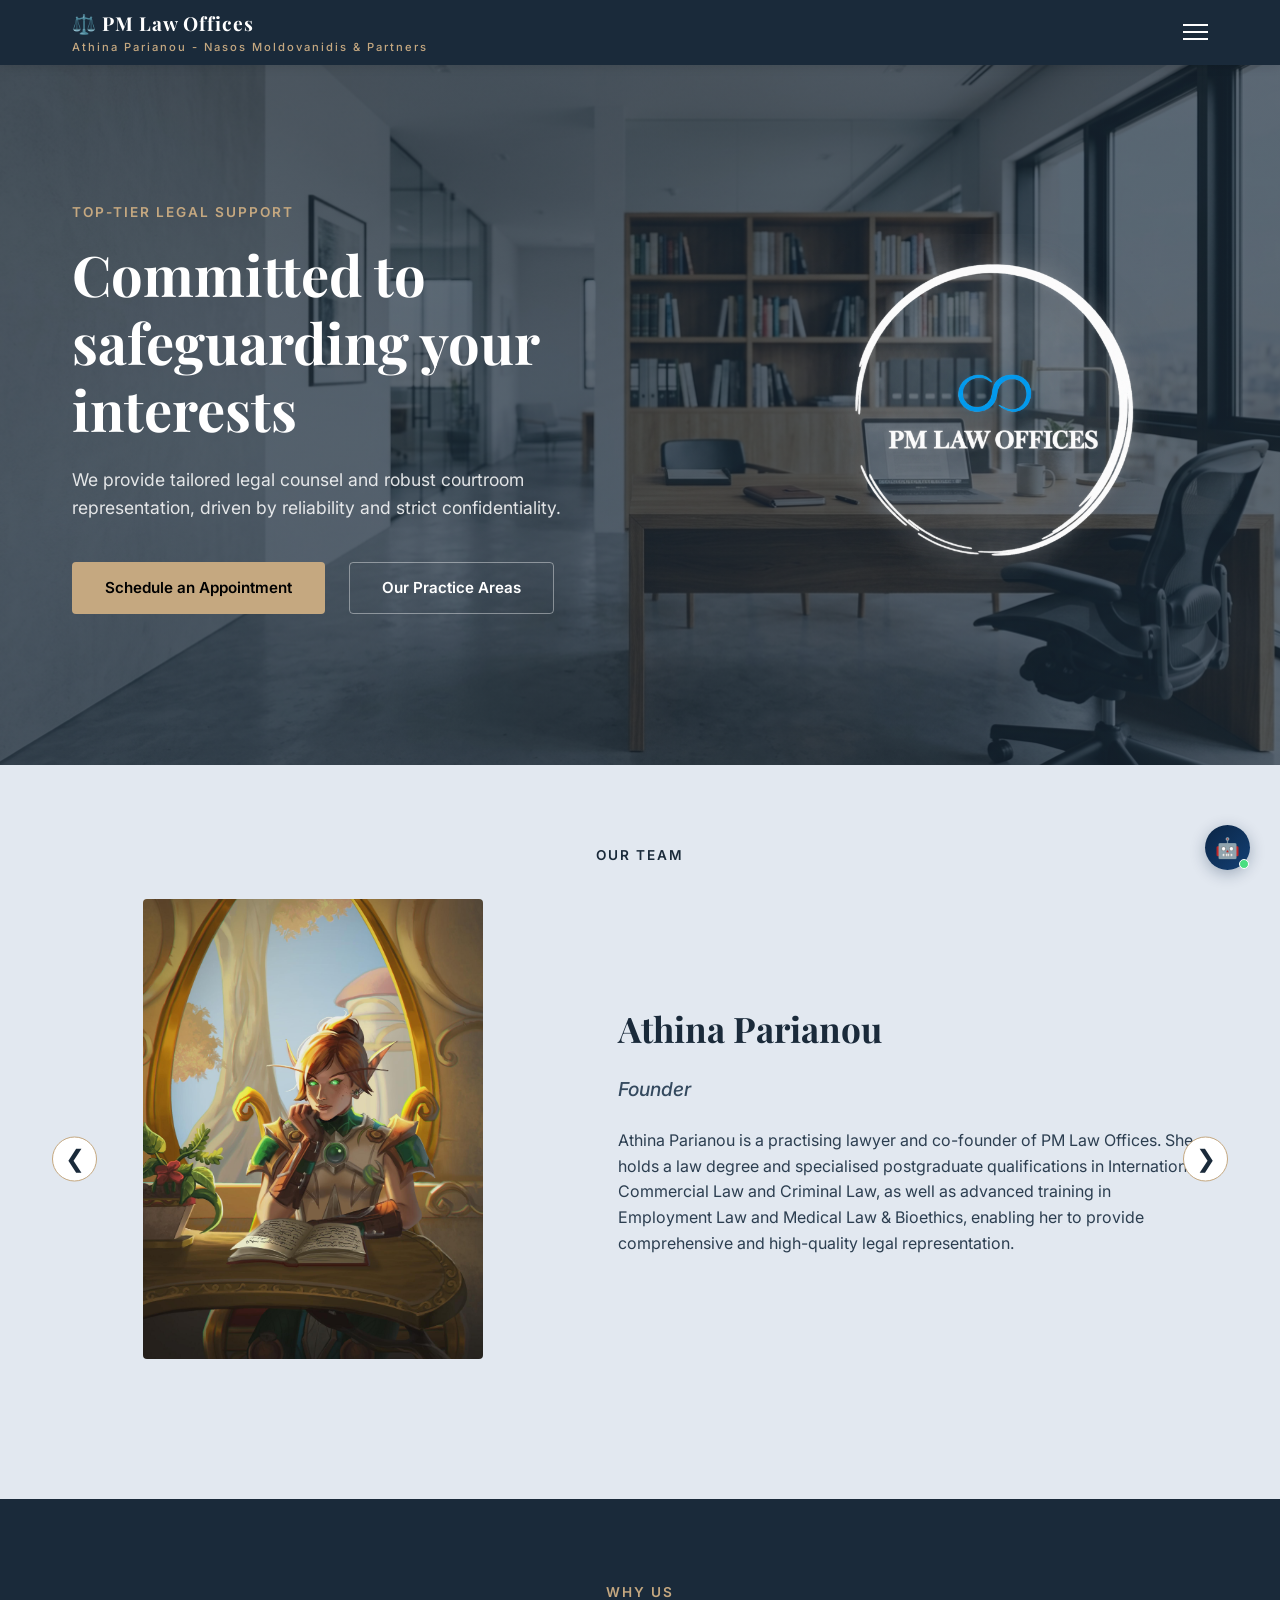
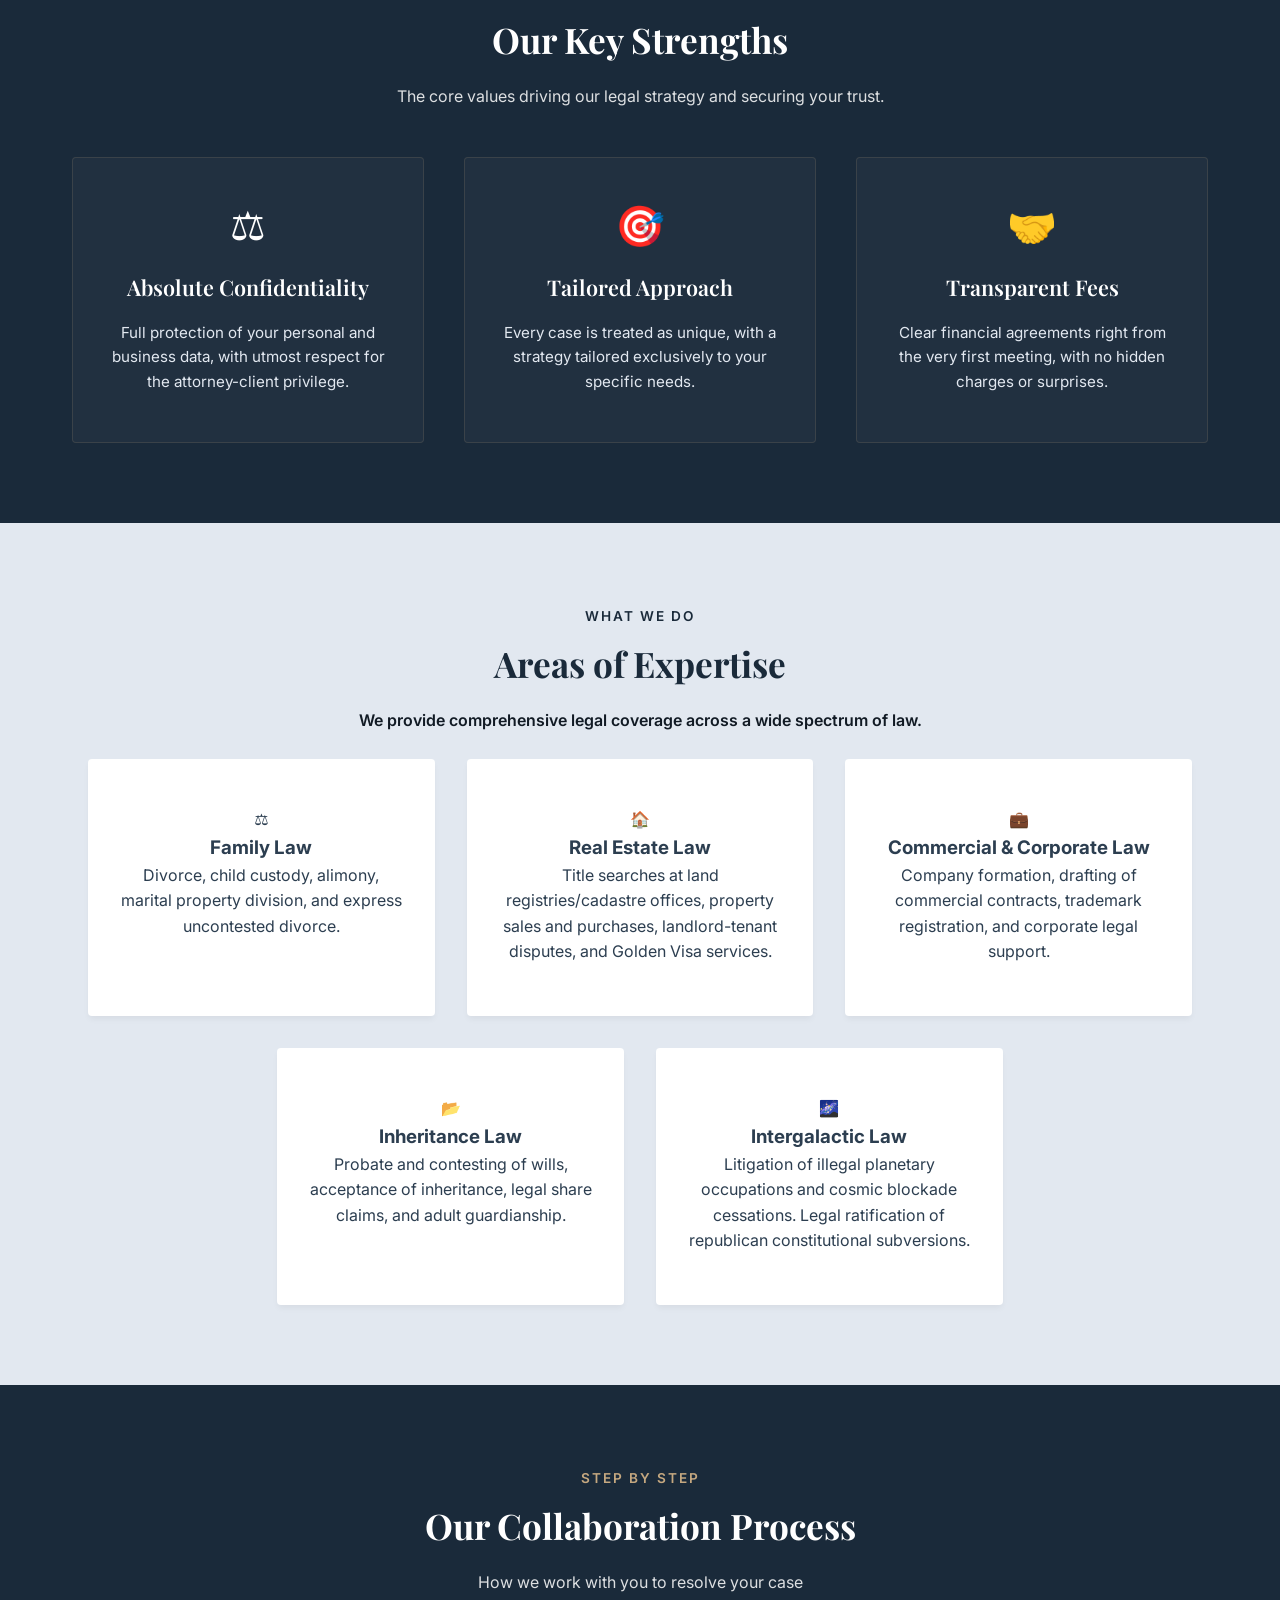
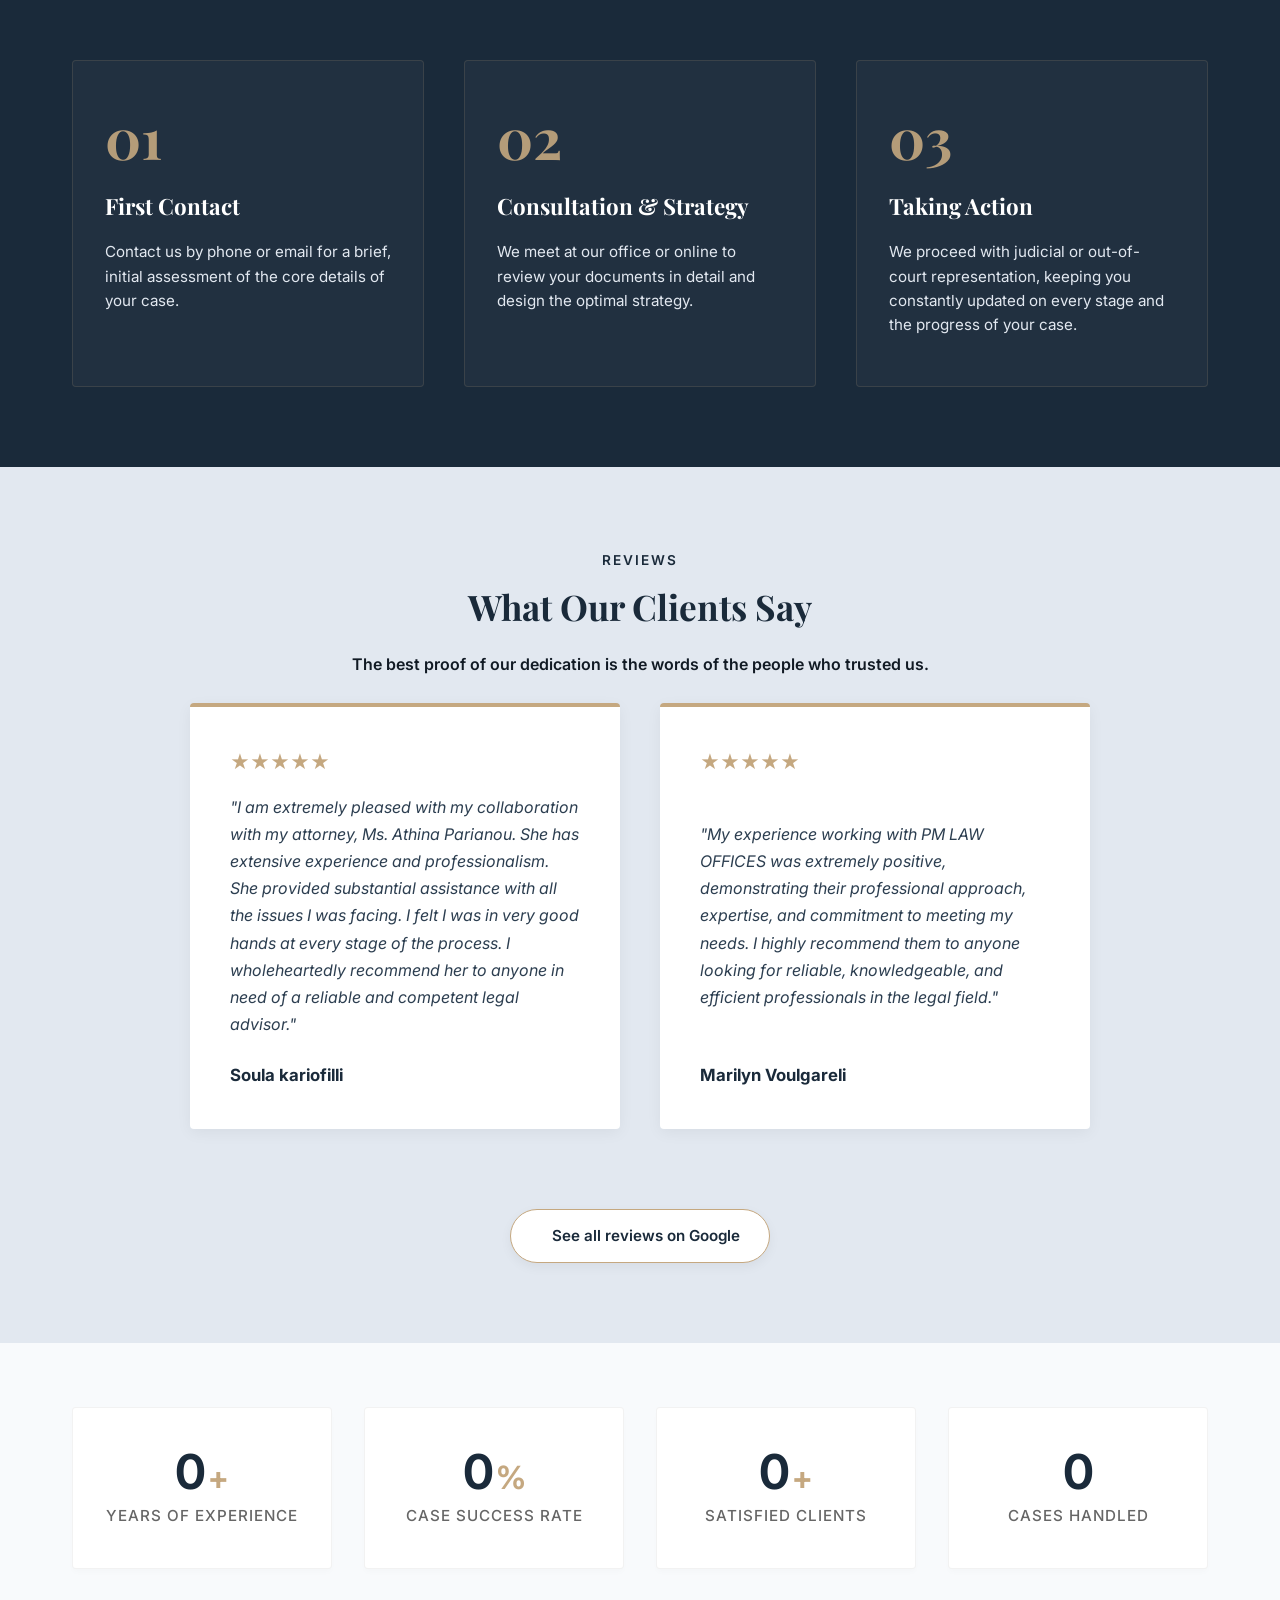
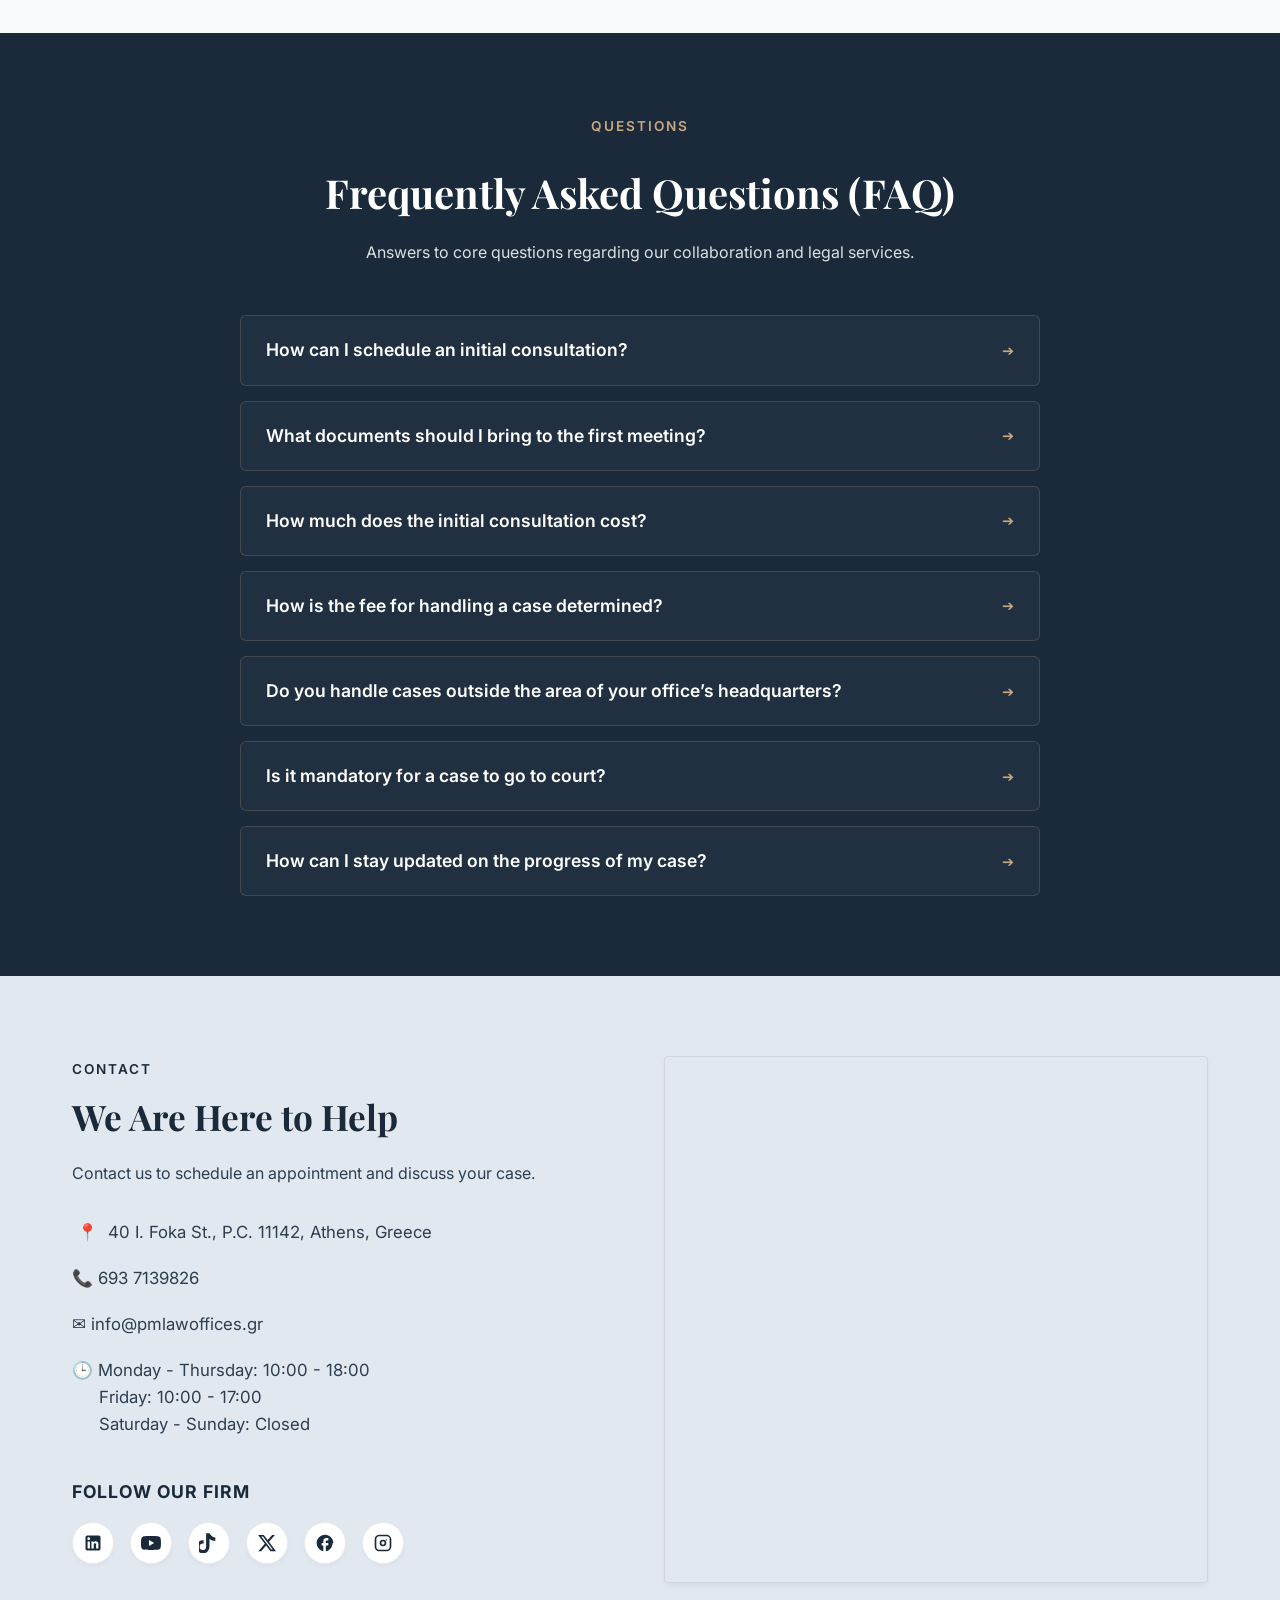
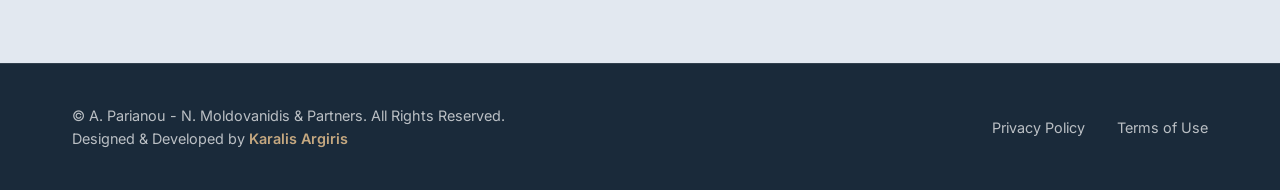
==== en/index.html @ 7887aa2f "Add files via upload" ====
<!DOCTYPE html>
<html lang="en">
<head>
    <meta charset="UTF-8">
    <meta name="viewport" content="width=device-width, initial-scale=1.0">

    <!-- Primary SEO -->
    <title>PM Law Offices | Athina Parianou – Nasos Moldovanidis & Partners</title>

    <meta name="description"
          content="PM Law Offices | Athina Parianou – Nasos Moldovanidis & Partners. Providing specialized legal services in Athens with consistency, confidentiality and professionalism.">

    <!--<meta name="robots" content="index, follow">-->
    <meta name="robots" content="noindex, nofollow, noarchive">
    <meta name="author" content="PM Law Offices | Athina Parianou – Nasos Moldovanidis & Partners">

    <!-- Canonical URL -->
    <link rel="canonical" href="https://pmlawoffices.gr/">

    <!-- Language -->
    <meta http-equiv="content-language" content="en">

    <!-- Theme Color -->
    <meta name="theme-color" content="#ffffff">

    <!-- Google Fonts -->
    <link rel="preconnect" href="https://fonts.googleapis.com">
    <link rel="preconnect" href="https://fonts.gstatic.com" crossorigin>
    <link href="https://fonts.googleapis.com/css2?family=Inter:wght@400;500;600&family=Playfair+Display:ital,wght@0,600;0,700;1,400&display=swap" rel="stylesheet">

    <!-- Favicon -->
    <link rel="icon" type="image/x-icon" href="../images/balance.png">

    <!-- Open Graph -->
    <meta property="og:type" content="website">
    <meta property="og:title" content="PM Law Offices | Athina Parianou – Nasos Moldovanidis & Partners">
    <meta property="og:description"
          content="Providing specialized legal services in Athens with consistency, confidentiality and professionalism.">
    <meta property="og:url" content="https://pmlawoffices.gr/">
    <meta property="og:site_name" content="PM Law Offices">
    <meta property="og:locale" content="en_US">

    <!-- Open Graph Image -->
    <meta property="og:image" content="https://pmlawoffices.gr/images/og-image.jpg">
    <meta property="og:image:alt"
          content="PM Law Offices | Athina Parianou – Nasos Moldovanidis & Partners">

    <!-- Twitter / X -->
    <meta name="twitter:card" content="summary_large_image">
    <meta name="twitter:title"
          content="PM Law Offices | Athina Parianou – Nasos Moldovanidis & Partners">
    <meta name="twitter:description"
          content="Providing specialized legal services in Athens with consistency, confidentiality and professionalism.">
    <meta name="twitter:image"
          content="https://pmlawoffices.gr/images/og-image.jpg">

    <!-- Contact Information -->
    <meta name="contact" content="info@pmlawoffices.gr">
    <meta name="telephone" content="+30 693 713 9826">
    <meta name="address" content="40 I. Foka St., P.C. 11142, Athens, Greece">

    <!-- Structured Data -->
    <script type="application/ld+json">
    {
        "@context": "https://schema.org",
        "@type": "LegalService",
        "@id": "https://pmlawoffices.gr/#legalservice",
        "name": "PM Law Offices",
        "url": "https://pmlawoffices.gr/",
        "description": "Providing specialized legal services in Athens with consistency, confidentiality and professionalism.",
        "telephone": "+306937139826",
        "email": "info@pmlawoffices.gr",
        "address": {
            "@type": "PostalAddress",
            "streetAddress": "40 I. Foka St.",
            "postalCode": "11142",
            "addressLocality": "Athens",
            "addressCountry": "GR"
        },
        "areaServed": {
            "@type": "City",
            "name": "Athens"
        },
        "employee": [
            {
                "@type": "Person",
                "name": "Athina Parianou"
            },
            {
                "@type": "Person",
                "name": "Nasos Moldovanidis"
            }
        ]
    }
    </script>

    <!-- Main CSS -->
    <link rel="stylesheet" href="../css/style.css">
</head>
<body>

    <!-- 1. HEADER & NAVIGATION -->
    <header class="main-header">
        <div class="header-container">
            <a href="#home" class="law-brand">
                <span class="brand-name">⚖️ PM Law Offices</span>
                <small class="brand-sub">Athina Parianou - Nasos Moldovanidis & Partners</small>
            </a>
            
            <!-- Mobile Hamburger Button -->
            <button class="menu-toggle" aria-label="Open menu" aria-expanded="false">
                <span class="bar"></span>
                <span class="bar"></span>
                <span class="bar"></span>
            </button>

            <!-- Navigation Links -->
            <nav class="main-nav">
                <ul>
                    <li><a href="#about" class="nav-link">Team</a></li>
                    <li><a href="#advantages" class="nav-link">Benefits</a></li>
                    <li><a href="#services" class="nav-link">Services</a></li>
                    <li><a href="#process" class="nav-link">Process</a></li>
                    <li><a href="#testimonials" class="nav-link">Reviews</a></li>
                    <li><a href="#faq" class="nav-link">FAQ</a></li>
                    <li><a href="#contact" class="nav-link btn-nav">Contact</a></li>
                    <!-- Language Switcher -->
                    <li class="lang-switcher">
                        <a href="../el/index.html" title="Switch to Greek">
                            <img src="../images/el-flag.png" alt="Greek Language" class="flag-icon">
                        </a>
                    </li>
                </ul>
            </nav>
        </div>
    </header>

    <main>
        <!-- 2. HERO SECTION -->
        <section id="home" class="hero-section">
            <div class="hero-container">
                <div class="hero-content">
                    <span class="hero-tagline">Top-Tier Legal Support</span>
                    <h1>Committed to safeguarding your interests</h1>
                    <p>We provide tailored legal counsel and robust courtroom representation, driven by reliability and strict confidentiality.</p>
                    <div class="hero-actions">
                        <a href="#contact" class="btn-primary">Schedule an Appointment</a>
                        <a href="#services" class="btn-secondary">Our Practice Areas</a>
                    </div>
                </div>

                <div class="hero-logo-wrapper">
                    <img src="../images/pmlawoffices_logo.png" alt="Law Firm Logo" class="hero-logo-img">
                </div>                
            </div>
        </section>

        <!--3. ABOUT SECTION (TEAM SLIDER) -->
        <section id="about" class="about-section">
            <div class="container">
                <span class="section-badge text-center" style="display:block;">Our team</span>
                
                <div class="about-slider-container">
                    <!-- Slider Navigation Buttons -->
                    <button class="slider-btn prev-btn" aria-label="Previous profile">&#10094;</button>
                    
                    <div class="about-slides-wrapper">
                        
                        <!-- LAWYER 1 (Initially Active) -->
                        <div class="about-slide active">
                            <div class="about-grid">
                                <div class="about-image-wrapper">
                                    <img class="lawyer-photo" src="../images/lawyer1.jpeg" alt="Athina Parianou Portrait">
                                </div>
                                <div class="about-content">
                                    <h2>Athina Parianou</h2>
                                    <p class="lead-text">Founder</p>
                                    <p>Athina Parianou is a practising lawyer and co-founder of PM Law Offices. She holds a law degree and specialised postgraduate 
                                        qualifications in International Commercial Law and Criminal Law, as well as advanced training in Employment Law and Medical 
                                        Law & Bioethics, enabling her to provide comprehensive and high-quality legal representation.</p>
                                </div>
                            </div>
                        </div>

                        <!-- LAWYER 2 -->
                        <div class="about-slide">
                            <div class="about-grid">
                                <div class="about-image-wrapper">
                                    <img class="lawyer-photo" src="../images/lawyer2.jpeg" alt="Nasos Moldovanidis Portrait">
                                </div>
                                <div class="about-content">
                                    <h2>Nasos Moldovanidis</h2>
                                    <p class="lead-text">Co-founder</p>
                                    <p>Nassos Moldovanidis is a practising lawyer and co-founder of PM Law Offices. He is a graduate of the Law School of Democritus 
                                        University of Thrace and holds a Master of Science (MSc) in Geopolitical Analysis and International Security Studies from the 
                                        National and Kapodistrian University of Athens. She specialises in the fields of Immigration and Asylum Law, Corporate Law, as 
                                        well as Civil and Criminal Law, combining legal representation with a broad strategic approach.</p>
                                </div>
                            </div>
                        </div>
<!--
                        // LAWYER 3 //
                        <div class="about-slide">
                            <div class="about-grid">
                                <div class="about-image-wrapper">
                                    <img class="lawyer-photo" src="../images/lawyer3.jpeg" alt="Aethelgard Starbane Portrait">
                                </div>
                                <div class="about-content">
                                    <h2>Aethelgard Starbane</h2>
                                    <p class="lead-text">Inheritance Law</p>
                                    <p>He specializes in Inheritance Law with over 15 years of courtroom experience. A graduate of Athens Law School, his expertise lies in 
                                        executing wills, liquidating legacy assets, and managing the legal aftermath of planetary-scale eliminations.</p>
                                </div>
                            </div>
                        </div>

                        // LAWYER 4 //
                        <div class="about-slide">
                            <div class="about-grid">
                                <div class="about-image-wrapper">
                                    <img class="lawyer-photo" src="../images/lawyer4.jpeg" alt="Sylvanas Windrunner Portrait">
                                </div>
                                <div class="about-content">
                                    <h2>Sylvanas Windrunner</h2>
                                    <p class="lead-text">Criminal Law</p>
                                    <p>She specializes in Criminal Law, with over 1,500 years of experience spanning courtroom trials and legendary battlefields. She is a 
                                        distinguished graduate of Silvermoon Law School.</p>
                                </div>
                            </div>
                        </div>
                    </div>
-->                  
                    <button class="slider-btn next-btn" aria-label="Next profile">&#10095;</button>
                </div>
            </div>
        </section>

        <!-- 4. ADVANTAGES SECTION (BENEFITS) -->
        <section id="advantages" class="advantages-section">
            <div class="container text-center">
                <span class="section-badge">Why Us</span>
                <h2>Our Key Strengths</h2>
                <p class="section-subtitle">The core values driving our legal strategy and securing your trust.</p>
                
                <div class="advantages-grid">
                    <div class="advantage-card">
                        <div class="advantage-icon">⚖️</div>
                        <h3>Absolute Confidentiality</h3>
                        <p>Full protection of your personal and business data, with utmost respect for the attorney-client privilege.</p>
                    </div>

                    <div class="advantage-card">
                        <div class="advantage-icon">🎯</div>
                        <h3>Tailored Approach</h3>
                        <p>Every case is treated as unique, with a strategy tailored exclusively to your specific needs.</p>
                    </div>

                    <div class="advantage-card">
                        <div class="advantage-icon">🤝</div>
                        <h3>Transparent Fees</h3>
                        <p>Clear financial agreements right from the very first meeting, with no hidden charges or surprises.</p>
                    </div>
                </div>
            </div>
        </section>

        <!--5. SERVICES SECTION -->
        <section id="services" class="services-section">
            <div class="container text-center">
                <span class="section-badge">What We Do</span>
                <h2>Areas of Expertise</h2>
                <p class="section-subtitle">We provide comprehensive legal coverage across a wide spectrum of law.</p>
                <br>
                <div class="services-grid">
                    <div class="service-card">
                        <div class="service-icon">⚖️</div>
                        <h3>Family Law</h3>
                        <p>Divorce, child custody, alimony, marital property division, and express uncontested divorce.</p>
                    </div>

                    <div class="service-card">
                        <div class="service-icon">🏠</div>
                        <h3>Real Estate Law</h3>
                        <p>Title searches at land registries/cadastre offices, property sales and purchases, landlord-tenant disputes, and Golden Visa services.</p>
                    </div>

                    <div class="service-card">
                        <div class="service-icon">💼</div>
                        <h3>Commercial & Corporate Law</h3>
                        <p>Company formation, drafting of commercial contracts, trademark registration, and corporate legal support.</p>
                    </div>

                    <div class="service-card">
                        <div class="service-icon">📂</div>
                        <h3>Inheritance Law</h3>
                        <p>Probate and contesting of wills, acceptance of inheritance, legal share claims, and adult guardianship.</p>
                    </div>

                    <div class="service-card">
                        <div class="service-icon">🌌</div>
                        <h3>Intergalactic Law</h3>
                        <p>Litigation of illegal planetary occupations and cosmic blockade cessations. Legal ratification of republican constitutional subversions.</p>
                    </div>
                </div>
            </div>
        </section>

        <!-- 6. PROCESS SECTION -->
        <section id="process" class="process-section">
            <div class="container">
                <div class="text-center" style="margin-bottom: 4rem;">
                    <span class="section-badge">Step by Step</span>
                    <h2>Our Collaboration Process</h2>
                    <p class="section-subtitle">How we work with you to resolve your case</p>
                </div>

                <div class="process-grid">
                    <div class="process-card">
                        <div class="process-number">01</div>
                        <h3>First Contact</h3>
                        <p>Contact us by phone or email for a brief, initial assessment of the core details of your case.</p>
                    </div>

                    <div class="process-card">
                        <div class="process-number">02</div>
                        <h3>Consultation & Strategy</h3>
                        <p>We meet at our office or online to review your documents in detail and design the optimal strategy.</p>
                    </div>

                    <div class="process-card">
                        <div class="process-number">03</div>
                        <h3>Taking Action</h3>
                        <p>We proceed with judicial or out-of-court representation, keeping you constantly updated on every stage and the progress of your case.</p>
                    </div>
                </div>
            </div>
        </section>

        <!-- 7. TESTIMONIALS SECTION -->
        <section id="testimonials" class="testimonials-section">
            <div class="container">
                <div class="text-center">
                    <span class="section-badge">Reviews</span>
                    <h2>What Our Clients Say</h2>
                    <p class="section-subtitle">The best proof of our dedication is the words of the people who trusted us.</p>
                </div>
                <br>
                <div class="testimonials-grid">
                    <div class="testimonial-card">
                        <div class="testimonial-stars">★★★★★</div>
                        <p class="testimonial-text">"I am extremely pleased with my collaboration with my attorney, Ms. Athina Parianou. She has extensive experience and 
                            professionalism. She provided substantial assistance with all the issues I was facing. I felt I was in very good hands at every stage of the process. 
                            I wholeheartedly recommend her to anyone in need of a reliable and competent legal advisor."</p>
                        <div class="testimonial-author">
                            <strong>Soula kariofilli</strong>
                            <!--<span></span>-->
                        </div>
                    </div>

                    <div class="testimonial-card">
                        <div class="testimonial-stars">★★★★★</div>
                        <p class="testimonial-text">"My experience working with PM LAW OFFICES was extremely positive, demonstrating their professional approach, expertise, 
                            and commitment to meeting my needs. I highly recommend them to anyone looking for reliable, knowledgeable, and efficient professionals in the 
                            legal field."</p>
                        <div class="testimonial-author">
                            <strong>Marilyn Voulgareli</strong>
                            <!--<span></span>-->
                        </div>
                    </div>

                    <div class="more-reviews-container">
                        <a href="https://www.google.com/search?sca_esv=0a4794ea2d25c4f2&sxsrf=APpeQns8JMrXFd_eJytKyhApnVNyH33ymw:1788617086039&q=pm+law+offices&si=APenkKm7iecQ4G6P-TsbSMFKIQtv3EFIqRAFw-i8uEbk55Z-_zAGKGX7RcvXYfzAfRnr52EaXmx40A5zjzpJoVktTYV-MdLw4aAQ68h872igqVnMQzj5Ci0%3D&uds=AJ5uw18ugXvqDbJNSvbGMdx0hJ41TK2Ea8Ju8xHcudMG8uY857R-i0vtMEcFlUaj8d2YgO9rh-JvAN1-KDPdq-NkWPNl--kig3ArJ2GzQ-j5XOhh8QOXXBE&sa=X&ved=2ahUKEwjLuLXwzdeWAxVFRv4FHU2ZERgQ3PALegQIMBAF&biw=1920&bih=937&dpr=1" target="_blank" rel="noopener noreferrer" class="google-reviews-btn">
                            <i class="fa-brands fa-google"></i>
                            <span>See all reviews on Google</span>
                        </a>
                    </div>                    
                </div>
            </div>
        </section>

        <!-- 8. STATS COUNTER SECTION -->
        <div class="stats-counter-section">
            <div class="container">
                <div class="stats-counter-container">
                    <div class="stat-card">
                        <div class="stat-number" data-target="8">0</div>
                        <div class="stat-label">Years of Experience</div>
                    </div>
                    <div class="stat-card">
                        <div class="stat-number" data-target="90">0</div>
                        <div class="stat-label">Case success rate</div>
                    </div>
                    <div class="stat-card">
                        <div class="stat-number" data-target="150">0</div>
                        <div class="stat-label">Satisfied Clients</div>
                    </div>
                    <div class="stat-card">
                        <div class="stat-number" data-target="240">0</div>
                        <div class="stat-label">Cases handled</div>
                    </div>
                </div>
            </div>
        </div>

        <!-- 9. FAQ SECTION -->
         <section id="faq" class="faq-section">
            <div class="container">
                <div class="faq-header">
                    <span class="section-badge">Questions</span>
                    <h2>Frequently Asked Questions (FAQ)</h2>
                    <p class="section-subtitle">Answers to core questions regarding our collaboration and legal services.</p>
                </div>

                <div class="faq-grid">
                    <details class="faq-item" name="faq">
                        <summary class="faq-question">How can I schedule an initial consultation?</summary>
                        <div class="faq-answer">
                            <p>You can contact us by phone or email to arrange an appointment at our office or via video conference (Zoom/Teams), depending on what suits you best.</p>
                        </div>
                    </details>

                    <details class="faq-item" name="faq">
                        <summary class="faq-question">What documents should I bring to the first meeting?</summary>
                        <div class="faq-answer">
                            <p>For the best and fastest service, it is helpful to bring your ID card, your Tax Identification Number (TIN), as well as any documents directly related to your case (e.g., contracts, court decisions, formal notices, correspondence, or public documents).</p>
                        </div>
                    </details>

                    <details class="faq-item" name="faq">
                        <summary class="faq-question">How much does the initial consultation cost?</summary>
                        <div class="faq-answer">
                            <p>The fee for the initial consultation depends on the complexity of the case. In any case, during our first communication, you will be fully and transparently informed about the cost of the consultation or file review, with no hidden charges.</p>
                        </div>
                    </details>

                    <details class="faq-item" name="faq">
                        <summary class="faq-question">How is the fee for handling a case determined?</summary>
                        <div class="faq-answer">
                            <p>The fee depends on the complexity, the nature of the case, and the required time investment. In our firm, we follow a policy of absolute transparency: you are informed in detail about the costs and alternative options from the very first meeting, before we take any action.</p>
                        </div>
                    </details>

                    <details class="faq-item" name="faq">
                        <summary class="faq-question">Do you handle cases outside the area of your office’s headquarters?</summary>
                        <div class="faq-answer">
                            <p>Yes, our firm has an extensive network of associates throughout Greece and can handle and execute cases outside our primary headquarters, whether regarding court appearances or out-of-court actions.</p>
                        </div>
                    </details>

                    <details class="faq-item" name="faq">
                        <summary class="faq-question">Is it mandatory for a case to go to court?</summary>
                        <div class="faq-answer">
                            <p>Not always. Our firm's primary goal is to exhaust every possibility for an out-of-court settlement or mediation, as this saves time and money for the client. We resort to litigation only when the judicial route is the sole or optimal solution for your interests.</p>
                        </div>
                    </details>

                    <details class="faq-item" name="faq">
                        <summary class="faq-question">How can I stay updated on the progress of my case?</summary>
                        <div class="faq-answer">
                            <p>Our commitment is to provide regular and responsible updates to our clients. For every significant development (filing of legal pleadings, scheduling of a court date, issuance of a decision), we contact you immediately via email or phone. You can also schedule an update call with the attorney handling your file.</p>
                        </div>
                    </details>
                </div>
            </div>
        </section>

        <!-- 10. CONTACT SECTION -->
        <section id="contact" class="contact-section">
            <div class="container">
                <div class="contact-grid">
                    <div class="contact-info">
                        <span class="section-badge">Contact</span>
                        <h2>We Are Here to Help</h2>
                        <p>Contact us to schedule an appointment and discuss your case.</p>
                        
                        <ul class="contact-list">
                            <li>&nbsp;📍&nbsp; <a href="https://maps.app.goo.gl/SPGbyvDxJka5Dy7k8" target="_blank" rel="noopener noreferrer">40 I. Foka St., P.C. 11142, Athens, Greece</a></li>
                            <li>📞 <a href="tel:+306937139826">693 7139826</a></li>
                            <li>✉️ <a href="mailto:info@pmlawoffices.gr">info@pmlawoffices.gr</a></li>
                            <li>🕒 Monday - Thursday: 10:00 - 18:00<br>
                            &emsp;&nbsp;&nbsp;Friday: 10:00 - 17:00<br>
                            &emsp;&nbsp;&nbsp;Saturday - Sunday: Closed</li>
                            <li>
                            <li>
                                <!-- Social Media Links -->
                                <div class="contact-socials">
                                    <h4>Follow Our Firm</h4>
                                    <div class="social-icons">
                                        <!-- LinkedIn -->
                                        <a href="#" class="social-btn" aria-label="LinkedIn Profile">
                                            <svg viewBox="0 0 24 24" width="20" height="20" fill="currentColor">
                                                <path d="M19 3a2 2 0 0 1 2 2v14a2 2 0 0 1-2 2H5a2 2 0 0 1-2-2V5a2 2 0 0 1 2-2h14m-.5 15.5v-5.3a3.26 3.26 0 0 0-3.26-3.26c-.85 0-1.84.52-2.32 1.3v-1.11h-2.79v8.37h2.79v-4.93c0-.77.62-1.4 1.39-1.4a1.4 1.4 0 0 1 1.4 1.4v4.93h2.79M6.88 8.56a1.68 1.68 0 0 0 1.68-1.68c0-.93-.75-1.69-1.68-1.69a1.69 1.69 0 0 0-1.69 1.69c0 .93.76 1.68 1.69 1.68m1.39 9.94v-8.37H5.5v8.37h2.77z"/>
                                            </svg>
                                        </a>
                                        <!-- YouTube -->
                                        <a href="#" class="social-btn" aria-label="YouTube Channel">
                                            <svg viewBox="0 0 24 24" width="20" height="20" fill="currentColor">
                                                <path d="M23.498 6.163a3.003 3.003 0 0 0-2.11-2.11C19.517 3.545 12 3.545 12 3.545s-7.517 0-9.388.508a3.003 3.003 0 0 0-2.11 2.11C0 8.033 0 12 0 12s0 3.967.502 5.837a3.003 3.003 0 0 0 2.11 2.11c1.871.508 9.388.508 9.388.508s7.517 0 9.388-.508a3.003 3.003 0 0 0 2.11-2.11C24 15.967 24 12 24 12s0-3.967-.502-5.837zM9.545 15.568V8.432L15.818 12l-6.273 3.568z"/>
                                            </svg>
                                        </a>
                                        <!-- TikTok -->
                                        <a href="#" class="social-btn" aria-label="TikTok Profile">
                                            <svg viewBox="0 0 24 24" width="20" height="20" fill="currentColor">
                                                <path d="M12.525.229H8.552v16.32a3.854 3.854 0 0 1-3.852 3.852 3.855 3.855 0 0 1-3.852-3.852 3.854 3.854 0 0 1 3.854-3.852c.287 0 .56.033.824.093v-3.99a7.792 7.792 0 0 0-.824-.045 7.844 7.844 0 0 0-7.84 7.846 7.843 7.843 0 0 0 7.84 7.844 7.842 7.842 0 0 0 7.846-7.844V7.129a11.66 11.66 0 0 0 7.03 2.332V5.485a7.772 7.772 0 0 1-4.877-2.615 7.733 7.733 0 0 1-2.023-2.641z"/>
                                            </svg>
                                        </a>
                                        <!-- X / Twitter -->
                                        <a href="#" class="social-btn" aria-label="X Profile">
                                            <svg viewBox="0 0 24 24" width="20" height="20" fill="currentColor">
                                                <path d="M18.244 2.25h3.308l-7.227 8.26 8.502 11.24H16.17l-5.214-6.817L4.99 21.75H1.68l7.73-8.835L1.254 2.25H8.08l4.713 6.231zm-1.161 17.52h1.833L7.084 4.126H5.117z"/>
                                            </svg>
                                        </a>
                                        <!-- Facebook -->
                                        <a href="#" class="social-btn" aria-label="Facebook Page">
                                            <svg viewBox="0 0 24 24" width="20" height="20" fill="currentColor">
                                                <path d="M22 12c0-5.52-4.48-10-10-10S2 6.48 2 12c0 4.84 3.44 8.87 8 9.8V15H8v-3h2V9.5C10 7.57 11.57 6 13.5 6H16v3h-2c-.55 0-1 .45-1 1v2h3v3h-3v6.95c4.56-.93 8-4.96 8-9.8z"/>
                                            </svg>
                                        </a>
                                        <!-- Instagram -->
                                        <a href="#" class="social-btn" aria-label="Instagram Profile">
                                            <svg viewBox="0 0 24 24" width="20" height="20" fill="currentColor">
                                                <path d="M7.8 2h8.4C19.4 2 22 4.6 22 7.8v8.4a5.8 5.8 0 0 1-5.8 5.8H7.8C4.6 22 2 19.4 2 16.2V7.8A5.8 5.8 0 0 1 7.8 2m-.2 2A3.6 3.6 0 0 0 4 7.6v8.8A3.6 3.6 0 0 0 7.6 20h8.8a3.6 3.6 0 0 0 3.6-3.6V7.6A3.6 3.6 0 0 0 16.4 4H7.6m4.4 4a4 4 0 1 1 0 8 4 4 0 0 1 0-8m0 2a2 2 0 1 0 0 4 2 2 0 0 0 0-4m4-2.5a.75.75 0 1 1 0 1.5.75.75 0 0 1 0-1.5z"/>
                                            </svg>
                                        </a>
                                    </div>
                                </div>
                            </li>
                        </ul>
                    </div>
                    
                    <!-- Google Maps Embed -->
                    <div class="contact-map-wrapper">
                        <iframe src="https://www.google.com/maps/embed?pb=!1m18!1m12!1m3!1d3834.601930996086!2d23.74312307639688!3d38.024195397752486!2m3!1f0!2f0!3f0!3m2!1i1024!2i768!4f13.1!3m3!1m2!1s0x14a1a28ea642cb33%3A0x28d6b350002e3547!2sI.%20Foka%2040%2C%20Athina%20111%2042!5e1!3m2!1sen!2sgr!4v1788603258790!5m2!1sen!2sgr" width="600" height="450" style="border:0;" allowfullscreen="" loading="lazy" referrerpolicy="strict-origin-when-cross-origin"></iframe>
                    </div>
                </div>
            </div>
        </section>
    </main>

    <!-- 7. FOOTER -->
    <footer class="main-footer">
        <div class="container footer-container">
            <div class="footer-bottom">
                <p>&copy; <span id="current-year"></span> A. Parianou - N. Moldovanidis &amp; Partners. All Rights Reserved.</p>
                <p class="developer-credit">
                    Designed &amp; Developed by <a href="https://argiris-karalis.github.io/resume/index.html" target="_blank" rel="noopener">Karalis Argiris</a>
                </p>
            </div>
            <ul class="footer-links">
                <li><a href="privacy-policy.html">Privacy Policy</a></li>
                <li><a href="terms-of-use.html">Terms of Use</a></li>
            </ul>
        </div>
    </footer>

<!-- Left-side Back to Top Button -->
<button id="backToTopBtn" onclick="scrollToTop()" aria-label="Back to Top">
    <span class="arrow-up">↑</span>
</button>

<!-- AI Chat Widget - Smart Routing -->
<div class="ai-chat-widget">
    <!-- Floating Button (75% Μέγεθος) -->
    <button class="ai-toggle-btn" onclick="toggleAiChat()" aria-label="Emergency Assistance">
        <span class="ai-icon">🤖</span>
        <span class="ai-pulse"></span>
    </button>

    <!-- Chat Window -->
    <div class="ai-chat-window" id="aiChatWindow">
        <!-- Header -->
        <div class="ai-chat-header">
            <div class="ai-bot-profile">
                <div class="ai-avatar">⚖️</div>
                <div class="ai-info">
                    <h4>Legal Assistant</h4>
                    <p class="ai-status">Online • AI Bot</p>
                </div>
            </div>
            <button class="ai-close-btn" onclick="toggleAiChat()">&times;</button>
        </div>

        <!-- Body -->
        <div class="ai-chat-body" id="aiChatBody">
            <!-- Animation Πληκτρολόγησης -->
            <div class="ai-typing-indicator" id="aiTyping">
                <span></span><span></span><span></span>
            </div>
            
            <!-- ΒΗΜΑ 1: ΚΑΛΩΣΟΡΙΣΜΑ & ΑΡΧΙΚΗ ΕΡΩΤΗΣΗ -->
            <div class="ai-bubble" id="aiWelcomeMessage" style="display:none;">
                Hello! I am the office's digital assistant. 
                
                To best assist you, please select one of the following:
            </div>

            <div class="ai-routing-options" id="initialOptions" style="display:none;">
                <button class="route-btn" onclick="routeUser('new')">🆕 I'm contacting for the first time</button>
                <button class="route-btn" onclick="routeUser('existing')">💼 I'm already a client</button>
            </div>

            <!-- ΒΗΜΑ 2α: ΑΠΑΝΤΗΣΗ ΓΙΑ ΝΕΟΥΣ ΠΕΛΑΤΕΣ (ΓΡΑΜΜΑΤΕΙΑ) -->
            <div class="ai-bubble ai-reply-bubble" id="aiSecretaryMessage" style="display:none;">
                Welcome to our office! 
                
                For new clients, initial contact and appointment scheduling are handled by our administrative office. Please choose how you’d like to get in touch:
            </div>

            <!-- ΒΗΜΑ 2β: ΑΠΑΝΤΗΣΗ ΓΙΑ ΥΦΙΣΤΑΜΕΝΟΥΣ ΠΕΛΑΤΕΣ (ΛΙΣΤΑ ΔΙΚΗΓΟΡΩΝ) -->
            <div class="ai-bubble ai-reply-bubble" id="aiLawyerPromptMessage" style="display:none;">
                We're glad to hear from you again! 
                
                Which of our partners would you like to connect with?
            </div>

            <div class="lawyers-list" id="lawyersList" style="display:none;">
                <button class="lawyer-card" onclick="selectLawyer('Athina Parianou', '306938690595')">
                    <span class="lawyer-emoji">👨‍💼</span>
                    <div class="lawyer-details">
                        <span class="lawyer-name">Athina Parianou</span>
                        <span class="lawyer-specialty">Founder</span>
                    </div>
                </button>

                <button class="lawyer-card" onclick="selectLawyer('Nasos Moldovanidis', '306977746618')">
                    <span class="lawyer-emoji">👩‍💼</span>
                    <div class="lawyer-details">
                        <span class="lawyer-name">Nasos Moldovanidis</span>
                        <span class="lawyer-specialty">Co-founder</span>
                    </div>
                </button>
<!--
                <button class="lawyer-card" onclick="selectLawyer('Aethelgard Starbane', '306911111111')">
                    <span class="lawyer-emoji">👨‍💼</span>
                    <div class="lawyer-details">
                        <span class="lawyer-name">Aethelgard Starbane</span>
                        <span class="lawyer-specialty">Inheritance Law</span>
                    </div>
                </button>

                <button class="lawyer-card" onclick="selectLawyer('Sylvanas Windrunner', '306922222222')">
                    <span class="lawyer-emoji">👩‍💼</span>
                    <div class="lawyer-details">
                        <span class="lawyer-name">Sylvanas Windrunner</span>
                        <span class="lawyer-specialty">Criminal Law</span>
                    </div>
                </button>                
            </div>
-->
            <!-- ΒΗΜΑ 3: ΕΠΙΒΕΒΑΙΩΣΗ ΕΠΙΛΟΓΗΣ ΔΙΚΗΓΟΡΟΥ -->
            <div class="ai-bubble ai-reply-bubble" id="aiSelectionMessage" style="display:none;">
                Great! I'll connect you with <strong id="selectedLawyerName">...</strong>. 
                
                How would you like to start your conversation?
            </div>
        </div>

        <!-- FOOTER ΜΕ ΚΟΥΜΠΙΑ ΕΠΙΚΟΙΝΩΝΙΑΣ (Κοινό για Γραμματεία & Δικηγόρους) -->
        <div class="ai-chat-footer" id="aiFooter" style="display:none;">
            <div class="ai-action-buttons">
                <a href="#" id="viberLink" class="ai-btn ai-viber">
                    <span class="btn-emoji">💜</span> Viber
                </a>
                <a href="#" id="callLink" class="ai-btn ai-call">
                    <span class="btn-emoji">📞</span> Call
                </a>
            </div>
        </div>
    </div>
</div>

    <!-- Main JavaScript File -->
    <script src="../Script/script.js"></script>
</body>
</html>
---- css/style.css ----
/* ==========================================================================
   MASTER LAW FIRM TEMPLATE - OPTIMIZED CORE STYLES
   ========================================================================== */

/* 1. CONFIGURATION & DESIGN SYSTEM */
:root {
    /* Χρωματική Παλέτα */
    --primary-color: #1a2a3a;       /* Navy Blue */
    --secondary-color: #c5a880;     /* Gold/Bronze */
    --secondary-hover: #b0936b;     /* Σκούρο χρυσό για hovers */
    --text-dark: #2c3e50;           /* Βασικό κείμενο */
    --text-muted: #606f7b;          /* Δευτερεύον κείμενο */
    --bg-main: #f8fafc;             /* Ξεκούραστο φόντο για όλο το site */
    --bg-light: #e2e8f0;            /* Ανοιχτό γκρι για εναλλαγή sections */
    --white: #ffffff;
    --border-color: #e2e8f0;

    /* Τυπογραφία */
    --font-headings: 'Playfair Display', Georgia, serif;
    --font-body: 'Inter', system-ui, sans-serif;
    
    /* Layout */
    --max-width: 1200px;
    --radius: 4px;
    --transition: cubic-bezier(0.4, 0, 0.2, 1) 0.3s;
}

/* 2. RESET & BASE STYLES */
* {
    margin: 0;
    padding: 0;
    box-sizing: border-box;
}

html {
    scroll-behavior: smooth;
    scrollbar-width: auto;
    scrollbar-color: var(--primary-color) rgba(212, 175, 55, 0.15); 
}

body {
    font-family: var(--font-body);
    color: var(--text-dark);
    background-color: var(--bg-main);
    line-height: 1.6;
    -webkit-font-smoothing: antialiased;
}

img {
    max-width: 100%;
    display: block;
}

a {
    color: inherit;
    text-decoration: none;
    transition: var(--transition);
}

/* Reusable Utilities */
.container {
    width: 100%;
    max-width: var(--max-width);
    margin: 0 auto;
    padding: 0 2rem;
}

.text-center { text-align: center; }

h2 {
    font-family: var(--font-headings);
    font-size: 2.2rem;
    color: var(--primary-color);
    margin-bottom: 1rem;
}

section {
    padding: 5rem 0;
    scroll-margin-top: 90px;
}

/* 3. BUTTONS */
.btn-primary, .btn-secondary {
    display: inline-block;
    padding: 0.8rem 2rem;
    font-weight: 600;
    font-size: 0.95rem;
    border-radius: var(--radius);
    cursor: pointer;
    border: 1px solid transparent;
    transition: var(--transition);
}

.btn-primary {
    background-color: var(--secondary-color);
    color: #000000;
}

.btn-primary:hover {
    background-color: var(--secondary-hover);
}

.btn-secondary {
    background-color: transparent;
    color: var(--white);
    border-color: rgba(255, 255, 255, 0.4);
}

.btn-secondary:hover {
    background-color: var(--white);
    color: var(--primary-color);
}

.btn-text {
    color: var(--secondary-color);
    font-weight: 600;
}

.btn-text:hover {
    color: var(--primary-color);
}

/* 4. HEADER & NAVIGATION */
.main-header {
    background-color: var(--primary-color);
    color: var(--white);
    position: fixed;
    top: 0;
    left: 0;
    width: 100%;
    z-index: 1000;
    box-shadow: 0 2px 10px rgba(0,0,0,0.1);
}

.header-container {
    max-width: 1200px;
    margin: 0 auto;
    padding: 0.5rem 2rem;
    display: flex;
    justify-content: space-between;
    align-items: center;
}

.law-brand {
    display: flex;
    flex-direction: column;
}

.brand-name {
    font-family: var(--font-headings);
    font-size: 1.2rem;
    font-weight: 700;
    letter-spacing: 1px;
}

.brand-sub {
    font-size: 0.7rem;
    color: var(--secondary-color);
    letter-spacing: 2px;
    font-weight: 500;
}

.main-nav ul {
    display: flex;
    list-style: none;
    gap: 0.8rem;
    align-items: center;
    margin: 0;
    padding: 0;
}

.nav-link {
    font-family: var(--font-body);
    color: var(--white);
    font-size: 0.9rem;
    font-weight: 500;
    white-space: nowrap;
    opacity: 0.85;
}

.nav-link:hover, .nav-link.active {
    color: var(--secondary-color);
    opacity: 1;
}

.btn-nav {
    padding: 0.5rem 1.2rem;
    border: 1px solid var(--secondary-color);
    border-radius: var(--radius);
    transition: all 0.3s ease;
}

.btn-nav:hover {
    background-color: var(--secondary-color);
    color: var(--primary-color) !important;
}

.menu-toggle {
    display: none;
    background: none;
    border: none;
    cursor: pointer;
    flex-direction: column;
    gap: 5px;
}

.menu-toggle .bar {
    width: 25px;
    height: 2px;
    background-color: var(--white);
    transition: var(--transition);
}

/* 5. HERO SECTION */
.hero-section {
    background: linear-gradient(rgba(26, 42, 58, 0.7), rgba(26, 42, 58, 0.7)), url('../images/hero-bg.png') center/cover;
    color: var(--white);
    padding-top: 8rem;
    min-height: 85vh;
    display: flex;
    align-items: center;
}

.hero-container {
    display: grid;
    grid-template-columns: 1.2fr 0.8fr;
    gap: 4rem;
    align-items: center;
    max-width: var(--max-width);
    margin: 0 auto;
    padding: 0 2rem;
}

.hero-tagline {
    color: var(--secondary-color);
    text-transform: uppercase;
    letter-spacing: 2px;
    font-size: 0.85rem;
    font-weight: 600;
}

.hero-content h1 {
    font-family: var(--font-headings);
    font-size: 3.5rem;
    line-height: 1.2;
    margin: 1rem 0 1.5rem;
}

.hero-content p {
    font-size: 1.1rem;
    opacity: 0.85;
    margin-bottom: 2.5rem;
    max-width: 540px;
}

.hero-actions {
    display: flex;
    gap: 1.5rem;
}

.hero-image-placeholder, .profile-image-placeholder {
    background: #2c3e50 linear-gradient(135deg, rgba(255,255,255,0.05) 25%, transparent 25%) 0 0/20px 20px;
    border-radius: var(--radius);
    border: 1px solid rgba(255,255,255,0.1);
}

.hero-image-placeholder {
    width: 100%;
    height: 450px;
}

/* 6. ABOUT SECTION & SLIDER */
#about {
    background-color: var(--bg-light);
    color: var(--text-dark);
}

.about-grid {
    display: grid;
    grid-template-columns: 0.9fr 1.1fr;
    gap: 4rem;
    align-items: center;
}

.profile-image-placeholder {
    width: 100%;
    height: 500px;
}

.lead-text {
    font-size: 1.2rem;
    font-style: italic;
    color: #34495e;
    margin-bottom: 1.5rem;
    font-weight: 500;
}

.about-slider-container {
    position: relative;
    display: flex;
    align-items: center;
    justify-content: center;
    margin-top: 2rem;
}

.about-slides-wrapper {
    position: relative;
    width: 100%;
    min-height: 520px;
}

.about-slide {
    position: absolute;
    top: 0;
    left: 0;
    width: 100%;
    opacity: 0;
    visibility: hidden;
    transform: translateX(30px);
    transition: opacity 0.5s ease, transform 0.5s ease, visibility 0.5s ease;
}

.about-slide.active {
    position: relative;
    opacity: 1;
    visibility: visible;
    transform: translateX(0);
}

.slider-btn {
    position: absolute;
    top: 50%;
    transform: translateY(-50%);
    background: var(--white);
    color: var(--primary-color);
    border: 1px solid var(--secondary-color);
    font-size: 1.5rem;
    width: 45px;
    height: 45px;
    border-radius: 50%;
    cursor: pointer;
    display: flex;
    align-items: center;
    justify-content: center;
    z-index: 10;
    transition: var(--transition);
}

.slider-btn:hover {
    background: var(--secondary-color);
    color: var(--white);
}

.prev-btn { left: -60px; }
.next-btn { right: -60px; }

/* 7. ADVANTAGES SECTION */
.advantages-section {
    background-color: var(--primary-color);
    color: var(--white);
}

.advantages-section h2 {
    color: var(--white);
}

.advantages-grid {
    display: grid;
    grid-template-columns: repeat(auto-fit, minmax(280px, 1fr));
    gap: 2.5rem;
    margin-top: 3rem;
}

.advantage-card {
    background-color: rgba(255, 255, 255, 0.03);
    padding: 3rem 2rem;
    border-radius: var(--radius);
    border: 1px solid rgba(197, 168, 128, 0.15);
    transition: var(--transition);
    text-align: center;
}

.advantage-card:hover {
    transform: translateY(-5px);
    background-color: rgba(255, 255, 255, 0.06);
    border-color: var(--secondary-color);
    box-shadow: 0 10px 25px rgba(0, 0, 0, 0.2);
}

.advantage-icon {
    font-size: 2.5rem;
    margin-bottom: 1.5rem;
    display: inline-block;
    line-height: 1;
}

.advantage-card h3 {
    font-family: var(--font-headings);
    font-size: 1.35rem;
    color: var(--white);
    margin-bottom: 1rem;
    font-weight: 600;
}

.advantage-card p {
    font-size: 0.95rem;
    color: #e2e8f0;
    line-height: 1.6;
}

/* 8. SERVICES SECTION */
.services-section {
    background-color: var(--bg-light);
}

.services-grid {
    display: flex;
    flex-wrap: wrap;
    justify-content: center;
    gap: 2rem;
}

.service-card {
    background-color: var(--white);
    padding: 3rem 2rem;
    border-radius: var(--radius);
    box-shadow: 0 4px 6px -1px rgba(0, 0, 0, 0.05);
    border-bottom: 3px solid transparent;
    transition: var(--transition);
    flex: 1 1 calc(25% - 2rem);
    min-width: 260px;
    max-width: calc(25% - 1.5rem);
}

/* QUANTITY QUERIES */
.service-card:first-child:nth-last-child(3),
.service-card:first-child:nth-last-child(3) ~ .service-card {
    flex: 1 1 calc(33.333% - 2rem);
    max-width: calc(33.333% - 1.5rem);
}

.service-card:first-child:nth-last-child(5),
.service-card:first-child:nth-last-child(5) ~ .service-card {
    flex: 0 1 calc(33.333% - 2rem);
    max-width: calc(33.333% - 1.5rem);
}

.service-card:first-child:nth-last-child(6),
.service-card:first-child:nth-last-child(6) ~ .service-card {
    flex: 0 1 calc(25% - 2rem);
    max-width: calc(25% - 1.5rem);
}

.service-card:first-child:nth-last-child(6) ~ .service-card:nth-child(n+5) {
    flex: 0 1 calc(33.333% - 2rem);
    max-width: calc(33.333% - 1.5rem);
}

.service-card:hover {
    transform: translateY(-5px);
    border-color: var(--secondary-color);
    box-shadow: 0 10px 15px -3px rgba(0, 0, 0, 0.1);
}

/* 9. PROCESS SECTION */
.process-section {
    background-color: var(--primary-color);
}

.process-section h2 {
    color: var(--white);
}

.process-grid {
    display: grid;
    grid-template-columns: repeat(auto-fit, minmax(280px, 1fr));
    gap: 2.5rem;
    position: relative;
}

.process-card {
    background-color: rgba(255, 255, 255, 0.03);
    padding: 3rem 2rem;
    border-radius: var(--radius);
    border: 1px solid rgba(197, 168, 128, 0.15);
    position: relative;
    transition: var(--transition);
}

.process-card:hover {
    transform: translateY(-5px);
    background-color: rgba(255, 255, 255, 0.06);
    border-color: var(--secondary-color);
    box-shadow: 0 10px 20px rgba(0, 0, 0, 0.2);
}

.process-number {
    font-family: var(--font-headings);
    font-size: 3.5rem;
    font-weight: 700;
    color: var(--secondary-color);
    line-height: 1;
    margin-bottom: 1.5rem;
    opacity: 0.9;
}

.process-card h3 {
    font-family: var(--font-headings);
    font-size: 1.4rem;
    color: var(--white);
    margin-bottom: 1rem;
}

.process-card p {
    font-size: 0.95rem;
    color: #e2e8f0;
}

/* 10. BLOG SECTION */
.blog-section {
    background-color: var(--bg-light);
}

.section-header-flex {
    display: flex;
    justify-content: space-between;
    align-items: flex-end;
    margin-bottom: 3rem;
}

.blog-grid {
    display: grid;
    grid-template-columns: 1fr 1fr;
    gap: 2.5rem;
}

.blog-card {
    padding-bottom: 2rem;
    border-bottom: 1px solid rgba(0, 0, 0, 0.1);
}

.blog-meta {
    font-size: 0.8rem;
    color: var(--text-muted);
    text-transform: uppercase;
    letter-spacing: 1px;
    margin-bottom: 0.8rem;
}

.blog-card h3 {
    font-family: var(--font-headings);
    font-size: 1.6rem;
    margin-bottom: 1rem;
    color: var(--primary-color);
}

.blog-card h3:hover {
    color: var(--secondary-hover);
}

.blog-card p {
    color: var(--text-muted);
}

/* 11. FAQ SECTION */
.faq-section {
    background-color: var(--primary-color);
}

.faq-header {
    text-align: center;
    margin-bottom: 50px;
}

.faq-header h2 {
    font-size: 2.5rem;
    color: var(--white);
    margin: 15px 0;
}

.faq-header .section-subtitle {
    max-width: 600px;
    margin: 0 auto;
}

.faq-grid {
    max-width: 800px;
    margin: 0 auto;
    display: flex;
    flex-direction: column;
    gap: 15px;
}

.faq-item {
    background: rgba(255, 255, 255, 0.03);
    border: 1px solid rgba(197, 168, 128, 0.2);
    border-radius: 6px;
    transition: all 0.3s ease;
}

.faq-item[open] {
    border-color: var(--secondary-color);
    background: rgba(255, 255, 255, 0.05);
}

.faq-question {
    padding: 20px 25px;
    font-size: 1.1rem;
    color: var(--white);
    font-weight: 600;
    cursor: pointer;
    list-style: none;
    position: relative;
    display: flex;
    justify-content: space-between;
    align-items: center;
}

.faq-question::-webkit-details-marker {
    display: none;
}

.faq-question::after {
    content: '➔';
    font-size: 0.9rem;
    color: var(--secondary-color);
    transition: transform 0.3s ease;
}

.faq-item[open] .faq-question::after {
    transform: rotate(90deg);
}

.faq-answer {
    padding: 0 25px 20px;
    color: #e2e8f0;
    line-height: 1.7;
    font-size: 0.95rem;
}

/* 12. CONTACT SECTION & MAP */
.contact-section {
    background-color: var(--bg-light);
}

.contact-grid {
    display: grid;
    grid-template-columns: 1fr 1fr;
    gap: 3rem;
    align-items: stretch;
}

.contact-list {
    list-style: none;
    margin-top: 2rem;
}

.contact-list li {
    margin-bottom: 1.2rem;
    font-size: 1.05rem;
}

.contact-list a:hover {
    color: var(--secondary-hover);
}

.contact-form-wrapper {
    background-color: var(--white);
    padding: 3rem;
    border-radius: var(--radius);
    box-shadow: 0 4px 15px rgba(0, 0, 0, 0.05);
}

.form-group {
    margin-bottom: 1.5rem;
}

.form-group label {
    display: block;
    font-size: 0.9rem;
    font-weight: 500;
    margin-bottom: 0.5rem;
}

.form-group input, .form-group textarea {
    width: 100%;
    padding: 0.8rem 1rem;
    border: 1px solid var(--border-color);
    border-radius: var(--radius);
    font-family: var(--font-body);
    font-size: 1rem;
    transition: var(--transition);
}

.form-group input:focus, .form-group textarea:focus {
    outline: none;
    border-color: var(--secondary-color);
    box-shadow: 0 0 0 3px rgba(197, 168, 128, 0.15);
}

.btn-block {
    width: 100%;
    text-align: center;
}

.contact-socials {
    margin-top: 2.5rem;
}

.contact-socials h4 {
    font-size: 1.1rem;
    color: var(--primary-color);
    margin-bottom: 1rem;
    text-transform: uppercase;
    letter-spacing: 1px;
}

.social-icons {
    display: flex;
    flex-wrap: wrap;
    gap: 1rem;
}

.social-btn {
    display: flex;
    align-items: center;
    justify-content: center;
    width: 42px;
    height: 42px;
    border-radius: 50%;
    background-color: var(--white);
    color: var(--primary-color);
    border: 1px solid rgba(0, 0, 0, 0.08);
    box-shadow: 0 2px 4px rgba(0, 0, 0, 0.03);
    transition: all 0.3s ease;
}

.social-btn:hover {
    background-color: var(--secondary-color);
    color: var(--white);
    transform: translateY(-3px);
    box-shadow: 0 5px 10px rgba(0, 0, 0, 0.1);
    border-color: var(--secondary-color);
}

.social-btn svg {
    transition: transform 0.3s ease;
}

.social-btn:hover svg {
    transform: scale(1.05);
}

.contact-map-wrapper {
    width: 100%;
    min-height: 400px;
    height: 100%;
    border-radius: var(--radius);
    overflow: hidden;
    box-shadow: 0 4px 6px -1px rgba(0, 0, 0, 0.05);
    border: 1px solid rgba(0, 0, 0, 0.08);
}

.contact-map-wrapper iframe {
    display: block;
    width: 100%;
    height: 100%;
    filter: grayscale(1) contrast(1.1) opacity(0.85);
    transition: filter 0.4s ease;
}

.contact-map-wrapper:hover iframe {
    filter: grayscale(0) contrast(1) opacity(1);
}

/* 13. TESTIMONIALS SECTION */
.testimonials-section {
    background-color: var(--bg-light);
}

.testimonials-section h2 {
    color: var(--primary-color);
}

.testimonials-grid {
    display: grid;
    grid-template-columns: repeat(auto-fit, minmax(320px, 1fr));
    gap: 2.5rem;
    max-width: 900px;
    margin: 0 auto;
}

.testimonial-card {
    background-color: var(--white);
    padding: 2.5rem;
    border-radius: var(--radius);
    box-shadow: 0 4px 15px rgba(0, 0, 0, 0.05);
    border-top: 4px solid var(--secondary-color);
    display: flex;
    flex-direction: column;
    justify-content: space-between;
}

.testimonial-stars {
    color: var(--secondary-color);
    font-size: 1.2rem;
    margin-bottom: 1rem;
}

.testimonial-text {
    font-size: 1rem;
    color: var(--text-dark);
    font-style: italic;
    line-height: 1.7;
    margin-bottom: 1.5rem;
}

.testimonial-author strong {
    display: block;
    color: var(--primary-color);
    font-size: 1.05rem;
}

.testimonial-author span {
    display: block;
    color: var(--text-muted);
    font-size: 0.85rem;
    margin-top: 0.2rem;
}

/* 14. STATS COUNTER STYLING */
.stats-counter-section {
    margin: 4rem 0; 
}

.stats-counter-container {
    display: grid;
    grid-template-columns: repeat(4, 1fr);
    gap: 2rem;
    text-align: center;
}

.stat-card {
    background-color: var(--white);
    padding: 2.5rem 1.5rem;
    border-radius: var(--radius);
    border: 1px solid rgba(0, 0, 0, 0.05);
    box-shadow: 0 4px 6px -1px rgba(0, 0, 0, 0.02);
    transition: transform 0.3s ease, box-shadow 0.3s ease;
}

.stat-card:hover {
    transform: translateY(-5px);
    box-shadow: 0 10px 20px rgba(0, 0, 0, 0.05);
}

.stat-number {
    font-size: 3rem;
    font-weight: 700;
    color: var(--primary-color);
    line-height: 1;
    margin-bottom: 0.5rem;
    font-variant-numeric: tabular-nums;
}

.stat-card:nth-child(1) .stat-number::after,
.stat-card:nth-child(3) .stat-number::after {
    content: '+';
    color: var(--secondary-color);
    font-size: 2rem;
    margin-left: 2px;
}

.stat-card:nth-child(2) .stat-number::after {
    content: '%';
    color: var(--secondary-color);
    font-size: 2rem;
    margin-left: 2px;
}

.stat-label {
    font-size: 0.95rem;
    color: #666;
    text-transform: uppercase;
    letter-spacing: 1px;
    font-weight: 500;
}

/* 15. FOOTER */
.main-footer {
    background-color: var(--primary-color);
    color: rgba(255, 255, 255, 0.7);
    padding: 2.5rem 0;
    font-size: 0.9rem;
    border-top: 1px solid rgba(255,255,255,0.1);
}

.footer-container {
    display: flex;
    justify-content: space-between;
    align-items: center;
}

.footer-links {
    display: flex;
    list-style: none;
    gap: 2rem;
}

.footer-links a:hover {
    color: var(--secondary-color);
}

/* 16. LEGAL PAGES & UTILITIES */
.about-image-wrapper {
    display: flex;
    justify-content: center;
    align-items: center;
    width: 100%;
}

.lawyer-photo {
    width: 340px;
    height: 460px;
    max-width: 100%;
    object-fit: cover;
    border-radius: 4px;
}

.legal-page {
    padding-top: 10rem;
    max-width: 800px;
    margin: 0 auto 5rem;
}

.legal-page h1 {
    font-family: var(--font-headings);
    color: var(--primary-color);
    font-size: 2.8rem;
    margin-bottom: 2rem;
}

.legal-page h3 {
    font-family: var(--font-headings);
    color: var(--primary-color);
    margin: 1.5rem 0 0.5rem;
    font-size: 1.4rem;
}

.legal-page p {
    margin-bottom: 1rem;
    color: var(--text-dark);
}

.section-badge {
    display: inline-block;
    font-size: 0.85rem;
    font-weight: 600;
    text-transform: uppercase;
    letter-spacing: 2px;
    margin-bottom: 0.5rem;
}

/* 17. LANGUAGE SWITCHER */
.lang-switcher {
    display: flex;
    align-items: center;
    margin-left: 0.5rem;
}

.lang-switcher a {
    display: flex;
    align-items: center;
    transition: transform 0.2s ease, opacity 0.2s ease;
}

.flag-icon {
    width: 24px;
    height: auto;
    border-radius: 4px;
    box-shadow: 0 2px 5px rgba(0, 0, 0, 0.15);
}

.lang-switcher a:hover {
    transform: scale(1.1);
    opacity: 0.9;
}

/* 18. GLOBAL COLOR CONTRAST OVERRIDES */
#about .section-subtitle,
.services-section .section-subtitle,
.blog-section .section-subtitle,
.contact-section .section-subtitle,
.testimonials-section .section-subtitle {
    color: #111a24;
    opacity: 1;
    font-weight: 600;
}

#about .section-badge,
.services-section .section-badge,
.blog-section .section-badge,
.contact-section .section-badge,
.testimonials-section .section-badge {
    color: #1a2a3a !important;
}

.advantages-section .section-subtitle,
.process-section .section-subtitle,
.faq-section .section-subtitle {
    color: rgba(255, 255, 255, 0.85);
}

.advantages-section .lead-text,
.process-section .lead-text,
.faq-section .lead-text {
    color: var(--secondary-color);
}

.advantages-section .section-badge,
.process-section .section-badge,
.faq-section .section-badge {
    color: var(--secondary-color);
}

/* 19. BACK TO TOP BUTTON */
#backToTopBtn {
    position: fixed;
    top: 50%;
    right: 20px;
    transform: translateY(-50%) scale(0.9);
    z-index: 9999;
    width: 38px;
    height: 38px;
    background-color: #0b2545;
    color: #ffffff;
    border: 1px solid rgba(255, 255, 255, 0.1);
    border-radius: 6px;
    cursor: pointer;
    display: flex;
    align-items: center;
    justify-content: center;
    font-size: 16px;
    opacity: 0;
    visibility: hidden;
    transition: all 0.3s cubic-bezier(0.4, 0, 0.2, 1);
    box-shadow: 0 4px 10px rgba(0, 0, 0, 0.12);
}

#backToTopBtn.show {
    opacity: 1;
    visibility: visible;
    transform: translateY(-50%) scale(1);
}

#backToTopBtn:hover {
    background-color: #134074;
    transform: translateY(-55%) scale(1.05);
    box-shadow: 0 6px 15px rgba(0, 0, 0, 0.18);
}

.arrow-up {
    display: inline-block;
    transition: transform 0.2s ease;
}

#backToTopBtn:hover .arrow-up {
    transform: translateY(-1px);
}

/* 20. CUSTOM GLOBAL SCROLLBAR */
::-webkit-scrollbar {
    width: 12px;
}

::-webkit-scrollbar-track {
    background: rgba(212, 175, 55, 0.15); 
    border-left: 1px solid rgba(212, 175, 55, 0.1);
}

::-webkit-scrollbar-thumb {
    background-color: var(--primary-color);
    border-radius: 10px;
    border: 3px solid #f9f6f0;
}

::-webkit-scrollbar-thumb:hover {
    background-color: var(--secondary-color);
}

::-webkit-scrollbar-button:single-button {
    background-color: var(--primary-color);
    display: block;
    height: 16px;
    width: 16px;
    background-repeat: no-repeat;
    background-position: center;
}

::-webkit-scrollbar-button:single-button:vertical:decrement {
    background-image: url("data:image/svg+xml;utf8,<svg xmlns='http://www.w3.org/2000/svg' width='10' height='10' viewBox='0 0 24 24' fill='none' stroke='%23cccccc' stroke-width='3' stroke-linecap='round' stroke-linejoin='round'><polyline points='18 15 12 9 6 15'></polyline></svg>");
}

::-webkit-scrollbar-button:single-button:vertical:increment {
    background-image: url("data:image/svg+xml;utf8,<svg xmlns='http://www.w3.org/2000/svg' width='10' height='10' viewBox='0 0 24 24' fill='none' stroke='%23cccccc' stroke-width='3' stroke-linecap='round' stroke-linejoin='round'><polyline points='6 9 12 15 18 9'></polyline></svg>");
}

::-webkit-scrollbar-button:single-button:hover {
    background-color: var(--secondary-color);
}

/* 21. AI CHAT WIDGET */
.ai-chat-widget {
    position: fixed;
    bottom: 30px;
    right: 30px;
    z-index: 99999;
    font-family: system-ui, -apple-system, BlinkMacSystemFont, sans-serif;
}

.ai-toggle-btn {
    width: 45px;
    height: 45px;
    border-radius: 50%;
    background: linear-gradient(135deg, #0b2545 0%, #134074 100%);
    border: none;
    cursor: pointer;
    box-shadow: 0 4px 15px rgba(11, 37, 69, 0.3);
    display: flex;
    align-items: center;
    justify-content: center;
    font-size: 20px;
    position: relative;
    transition: transform 0.3s ease;
}

.ai-toggle-btn:hover { transform: scale(1.08); }

.ai-pulse {
    position: absolute;
    bottom: 1px;
    right: 1px;
    width: 10px;
    height: 10px;
    background-color: #4ade80;
    border-radius: 50%;
    border: 1.5px solid #fff;
}

.ai-chat-window {
    position: absolute;
    bottom: 65px;
    right: 0;
    width: 320px;
    height: 520px;
    background-color: #ffffff;
    border-radius: 20px;
    box-shadow: 0 10px 35px rgba(0,0,0,0.15);
    display: none;
    flex-direction: column;
    overflow: hidden;
    opacity: 0;
    transform: translateY(20px);
    transition: opacity 0.3s ease, transform 0.3s ease;
}

.ai-chat-window.open {
    display: flex;
    opacity: 1;
    transform: translateY(0);
}

.ai-chat-header {
    background-color: #0b2545;
    color: #ffffff;
    padding: 16px;
    display: flex;
    justify-content: space-between;
    align-items: center;
}

.ai-bot-profile { display: flex; align-items: center; gap: 12px; }

.ai-avatar {
    width: 38px;
    height: 38px;
    background: rgba(255,255,255,0.15);
    border-radius: 50%;
    display: flex;
    align-items: center;
    justify-content: center;
    font-size: 20px;
}

.ai-info h4 { margin: 0; font-size: 15px; font-weight: 600; }
.ai-info p { margin: 0; font-size: 11px; opacity: 0.8; }
.ai-status::before { content: "● "; color: #4ade80; }
.ai-close-btn { background: none; border: none; color: #fff; font-size: 24px; cursor: pointer; opacity: 0.6; }
.ai-close-btn:hover { opacity: 1; }

.ai-chat-body { 
    padding: 20px; 
    background-color: #f8f9fa; 
    flex: 1; 
    overflow-y: auto; 
    scrollbar-width: thin;
}

.ai-chat-body::-webkit-scrollbar { width: 5px; }
.ai-chat-body::-webkit-scrollbar-thumb { background-color: #cbd5e1; border-radius: 10px; }

.ai-bubble {
    background-color: #ffffff;
    padding: 14px;
    border-radius: 4px 18px 18px 18px;
    font-size: 13.5px;
    line-height: 1.5;
    color: #2b2d42;
    box-shadow: 0 2px 8px rgba(0,0,0,0.04);
    white-space: pre-line;
}

.ai-reply-bubble { 
    margin-top: 15px; 
    animation: fadeInBubble 0.3s ease forwards; 
}

@keyframes fadeInBubble { 
    from { opacity: 0; transform: translateY(10px); } 
    to { opacity: 1; transform: translateY(0); } 
}

.ai-typing-indicator { display: flex; gap: 4px; padding: 10px; }
.ai-typing-indicator span {
    width: 8px;
    height: 8px;
    background-color: #93a8ac;
    border-radius: 50%;
    animation: aiBounce 1.4s infinite ease-in-out both;
}
.ai-typing-indicator span:nth-child(1) { animation-delay: -0.32s; }
.ai-typing-indicator span:nth-child(2) { animation-delay: -0.16s; }

@keyframes aiBounce {
    0%, 80%, 100% { transform: scale(0); }
    40% { transform: scale(1); }
}

.ai-chat-footer { padding: 15px; background-color: #ffffff; border-top: 1px solid #f0f0f0; }

.ai-action-buttons {
    display: grid;
    grid-template-columns: 1fr 1fr;
    gap: 10px;
}

.ai-btn {
    display: flex;
    align-items: center;
    justify-content: center;
    gap: 6px;
    color: #ffffff;
    text-decoration: none;
    padding: 12px 8px;
    border-radius: 12px;
    font-size: 13.5px;
    font-weight: 600;
    transition: opacity 0.2s ease, transform 0.1s ease;
    box-shadow: 0 4px 10px rgba(0,0,0,0.08);
}
.ai-btn:hover { opacity: 0.9; transform: translateY(-1px); }
.ai-btn:active { transform: translateY(0); }

.ai-viber { background-color: #7351af; }
.ai-whatsapp { background-color: #25D366; }
.btn-emoji { font-size: 15px; }

.lawyers-list { display: flex; flex-direction: column; gap: 8px; margin-top: 12px; padding-bottom: 5px; }

.lawyer-card {
    display: flex;
    align-items: center;
    gap: 12px;
    background-color: #ffffff;
    border: 1px solid #eef1f6;
    padding: 10px 14px;
    border-radius: 12px;
    cursor: pointer;
    text-align: left;
    width: 100%;
    transition: all 0.2s ease;
    box-shadow: 0 2px 5px rgba(0,0,0,0.02);
}

.lawyer-card:hover {
    background-color: #f1f5f9;
    border-color: #cbd5e1;
    transform: translateX(3px);
}

.lawyer-emoji { font-size: 22px; }
.lawyer-details { display: flex; flex-direction: column; }
.lawyer-name { font-size: 13.5px; font-weight: 600; color: #0b2545; }
.lawyer-specialty { font-size: 11px; color: #64748b; }

.ai-routing-options {
    display: flex;
    flex-direction: column;
    gap: 10px;
    margin-top: 12px;
}

.route-btn {
    background-color: #ffffff;
    border: 1px solid #0b2545;
    color: #0b2545;
    padding: 12px;
    border-radius: 12px;
    font-size: 13px;
    font-weight: 600;
    cursor: pointer;
    text-align: left;
    transition: all 0.2s ease;
    box-shadow: 0 2px 5px rgba(0,0,0,0.02);
}

.route-btn:hover {
    background-color: #0b2545;
    color: #ffffff;
    transform: translateX(3px);
}

/* 22. GALACTIC BADGE */
.sub-footer-container {
    display: flex;
    flex-wrap: wrap;
    justify-content: space-between;
    align-items: center;
    padding: 20px;
    border-top: 1px solid rgba(255, 255, 255, 0.1);
    background-color: #05101e;
}

.copyright-text {
    font-size: 12px;
    color: #64748b;
    margin: 0;
}

.galactic-badge {
    display: flex;
    align-items: center;
    gap: 10px;
    padding: 6px 12px;
    background: rgba(255, 255, 255, 0.03);
    border: 1px solid rgba(255, 255, 255, 0.08);
    border-radius: 6px;
    user-select: none;
    cursor: help;
    transition: all 0.3s ease;
}

.galactic-badge:hover {
    background: rgba(255, 255, 255, 0.06);
    border-color: rgba(147, 197, 253, 0.3);
    transform: translateY(-1px);
}

.galactic-emblem {
    position: relative;
    width: 24px;
    height: 24px;
    display: flex;
    align-items: center;
    justify-content: center;
}

.emblem-ring {
    position: absolute;
    width: 100%;
    height: 100%;
    border: 1.5px dashed rgba(147, 197, 253, 0.4);
    border-radius: 50%;
    animation: orbit 20s linear infinite;
}

.emblem-star {
    font-size: 12px;
    color: #93c5fd;
    animation: holo-glow 2s ease-in-out infinite alternate;
}

.galactic-text {
    display: flex;
    flex-direction: column;
    text-transform: uppercase;
    letter-spacing: 0.05em;
}

.badge-title { font-size: 8px; font-weight: 700; color: #94a3b8; }
.badge-sub { font-size: 9px; font-weight: 500; color: #cbd5e1; }

@keyframes orbit {
    from { transform: rotate(0deg); }
    to { transform: rotate(360deg); }
}

@keyframes holo-glow {
    from { opacity: 0.5; filter: drop-shadow(0 0 1px #93c5fd); }
    to { opacity: 1; filter: drop-shadow(0 0 4px #93c5fd); }
}

/* ==========================================================================
   23. RESPONSIVE MEDIA QUERIES
   ========================================================================== */

/* 1. Hamburger Menu Activation & Mobile Navigation (1400px & κάτω) */
@media (max-width: 1400px) {
    .menu-toggle {
        display: flex !important; /* Εμφάνιση των 3 γραμμών */
    }
    
    .main-nav {
        display: block;
        position: fixed;
        top: 0;
        right: -100%;
        width: 80%;
        max-width: 300px;
        height: 100vh;
        background-color: var(--primary-color);
        padding: 6rem 2rem 2rem;
        transition: right 0.4s ease-in-out;
        box-shadow: -5px 0 15px rgba(0, 0, 0, 0.2);
        z-index: 999;
    }

    .main-nav.active {
        right: 0 !important;
    }

    .main-nav ul {
        flex-direction: column;
        align-items: flex-start;
        gap: 1.5rem;
    }
}

/* 2. Slider Controls Adjustment */
@media (max-width: 1280px) {
    .prev-btn { left: -20px; }
    .next-btn { right: -20px; }
}

/* 3. Tablets & Medium Screens */
@media (max-width: 992px) {
    h2 { font-size: 1.8rem; }
    .hero-content h1 { font-size: 2.5rem; }
    
    .hero-container, .about-grid, .contact-grid {
        grid-template-columns: 1fr;
        gap: 2.5rem;
    }
    
    .hero-image-wrapper, .about-image-wrapper {
        order: -1;
    }
    
    .hero-image-placeholder { height: 350px; }
    .profile-image-placeholder { height: 400px; }

    .about-slider-container {
        flex-direction: column;
    }
    .about-slides-wrapper {
        min-height: auto;
    }
    .slider-btn {
        position: static;
        transform: none;
        margin: 1rem 0.5rem;
        display: inline-flex;
    }
    .about-slider-container::after { content: ""; order: 1; }
    .prev-btn, .next-btn { order: 2; }

    .stats-counter-container {
        grid-template-columns: repeat(2, 1fr);
    }
}

/* 4. Small Tablets & Landscape Phones */
@media (max-width: 900px) {
    .blog-grid, .footer-container, .hero-actions {
        grid-template-columns: 1fr;
        flex-direction: column;
        gap: 1.5rem;
    }
    
    .footer-container { text-align: center; }
    .hero-actions { gap: 1rem; }
    
    .btn-primary, .btn-secondary {
        text-align: center;
        width: 100%;
    }
    
    .contact-form-wrapper {
        padding: 2rem 1.5rem;
    }
}

/* 5. Mobile Devices */
@media (max-width: 480px) {
    .stats-counter-container {
        grid-template-columns: 1fr;
    }
}

/* 5. HERO SECTION - LOGO STYLING */
.hero-logo-wrapper {
    display: flex;
    justify-content: center;
    align-items: center;
    width: 100%;
    padding: 1rem;
}

.hero-logo-img {
    max-width: 100%;
    height: auto;
    max-height: 380px; /* Προσαρμόστε το ύψος ανάλογα με το μέγεθος του logo σας */
    object-fit: contain;
    /* Προαιρετικά: Διακριτικό εφέ λάμψης/σκιάς αν το φόντο είναι σκούρο */
    filter: drop-shadow(0 10px 20px rgba(0, 0, 0, 0.25));
    transition: transform 0.4s ease;
}

@media (max-width: 992px) {
    .hero-container {
        grid-template-columns: 1fr;
        text-align: center;
    }

    .hero-actions {
        justify-content: center;
    }

    .hero-logo-wrapper {
        order: -1; /* Εμφανίζει το logo πάνω από το κείμενο στις μικρές οθόνες (προαιρετικό) */
        margin-bottom: 1.5rem;
    }

    .hero-logo-img {
        max-height: 220px; /* Μικρότερο μέγεθος για κινητά/tablets */
    }
}

/* Styling για το σύνδεσμο του Developer στο Footer */
.developer-credit a {
    color: var(--secondary-color); /* Χρησιμοποιεί το χρυσό/χάλκινο χρώμα του θέματος */
    font-weight: 600;
    text-underline-offset: 3px;
    transition: color 0.3s ease, opacity 0.3s ease;
}

.developer-credit a:hover {
    color: var(--white); /* Αλλάζει σε λευκό όταν περνάει το ποντίκι */
    opacity: 0.9;
}

/* ==========================================================================
   GOOGLE REVIEWS BUTTON STYLING
   ========================================================================== */
.more-reviews-container {
    display: flex;
    justify-content: center;
    align-items: center;
    width: 100%;
    margin-top: 2.5rem;
    grid-column: 1 / -1; /* Εξασφαλίζει ότι αν βρίσκεται μέσα σε Grid, θα καταλάβει όλο το πλάτος */
}

.google-reviews-btn {
    display: inline-flex;
    align-items: center;
    gap: 0.75rem;
    padding: 0.85rem 1.8rem;
    background-color: var(--white);
    color: var(--primary-color);
    border: 1px solid var(--secondary-color);
    border-radius: 50px;
    font-size: 0.95rem;
    font-weight: 600;
    text-decoration: none;
    transition: var(--transition);
    box-shadow: 0 4px 12px rgba(0, 0, 0, 0.05);
}

.google-reviews-btn:hover {
    background-color: var(--secondary-color);
    color: var(--primary-color);
    border-color: var(--secondary-hover);
    transform: translateY(-3px);
    box-shadow: 0 8px 20px rgba(0, 0, 0, 0.12);
}

/* Εικονίδιο Google */
.google-reviews-btn i {
    font-size: 1.15rem;
    color: var(--secondary-color);
    transition: color 0.3s ease;
}

/* Αλλαγή χρώματος εικονιδίου στο Hover */
.google-reviews-btn:hover i {
    color: var(--primary-color);
}

.ai-call {
    background-color: #2e7d32; /* Πράσινο κλήσεων */
}

.ai-call:hover {
    background-color: #1b5e20;
}
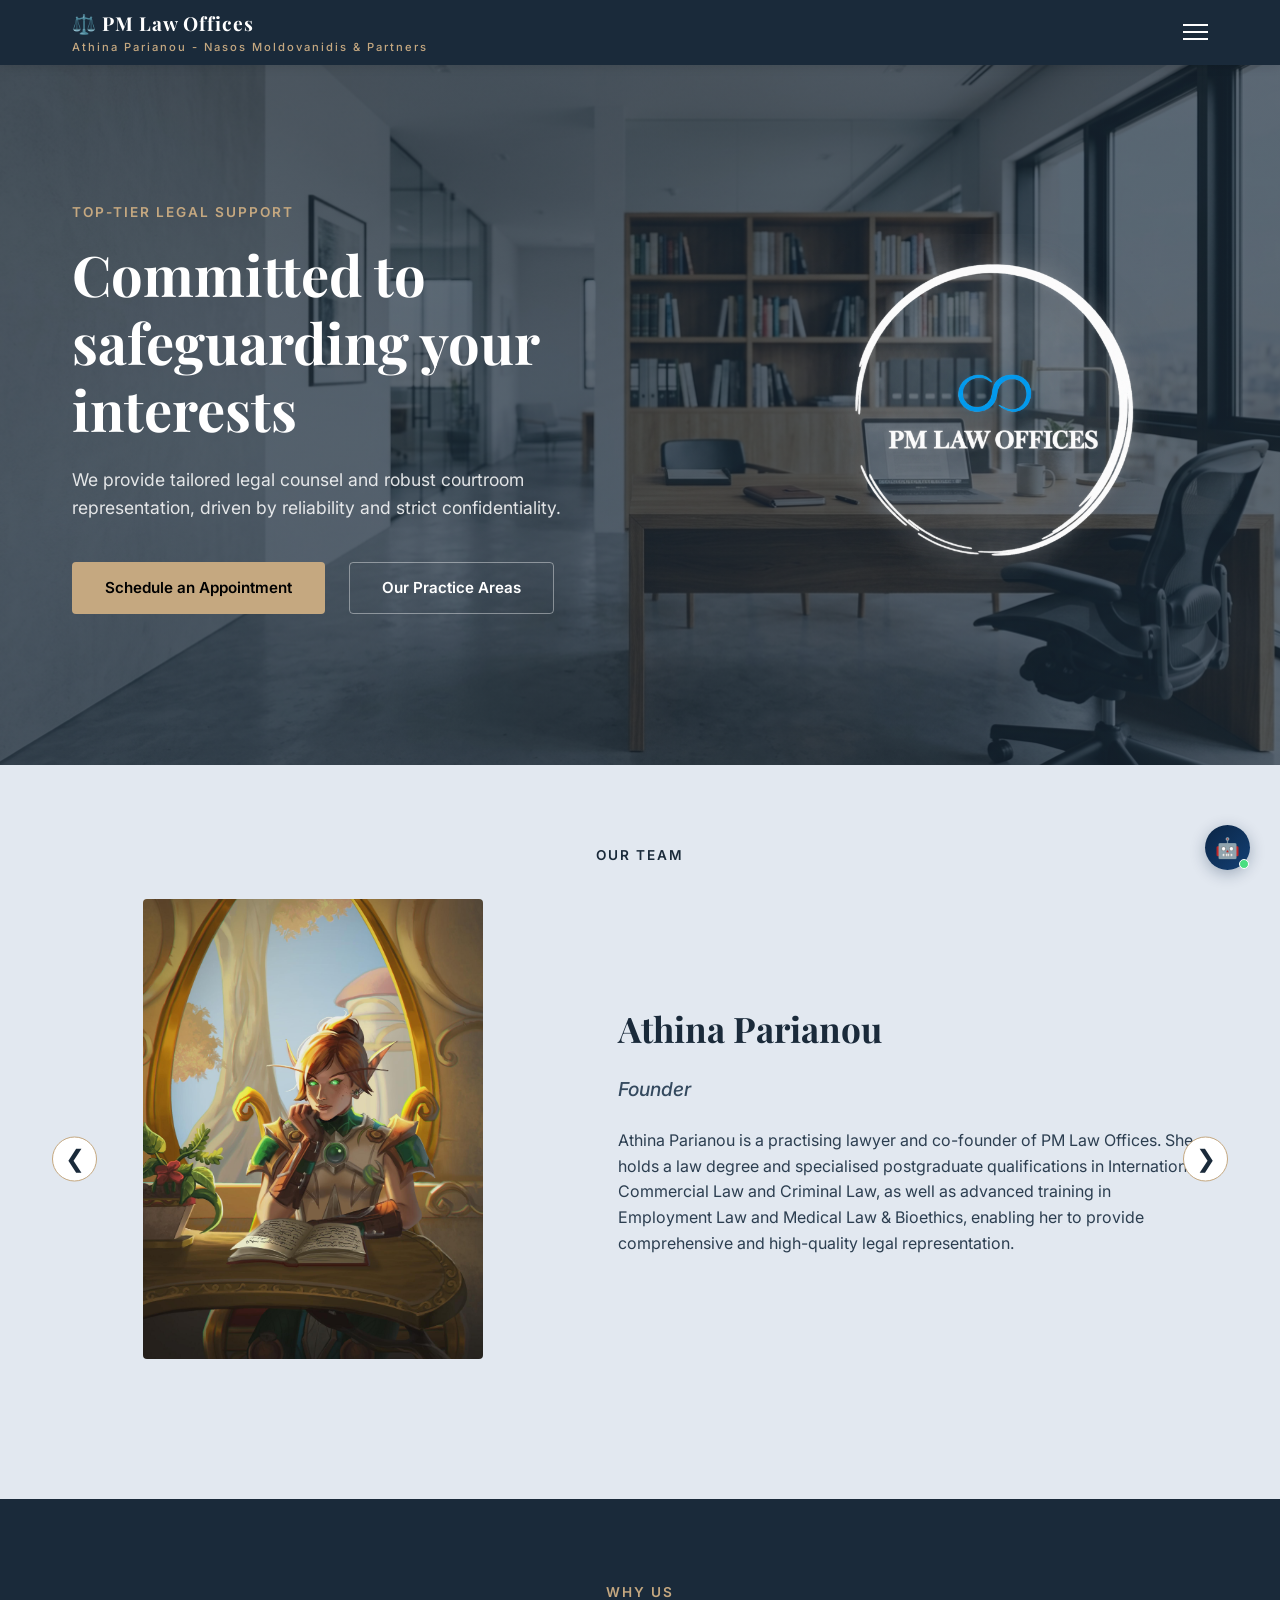
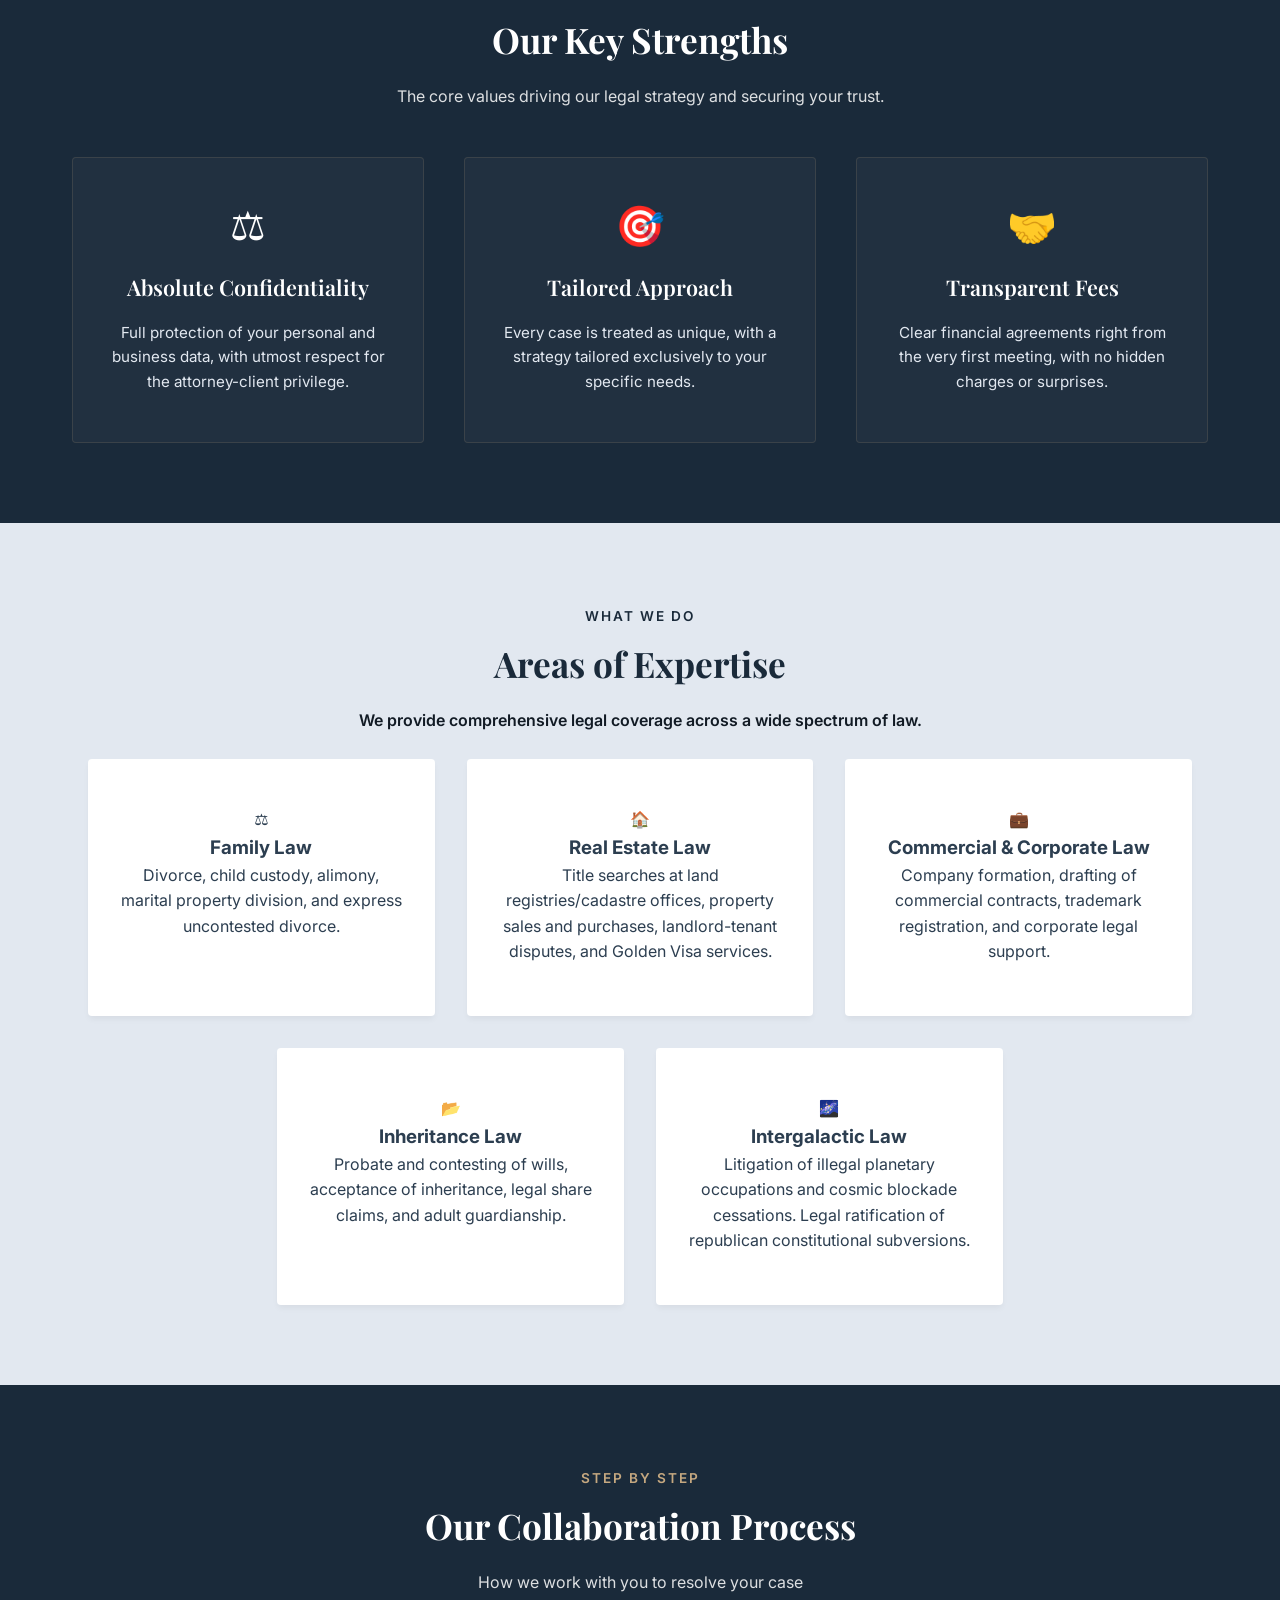
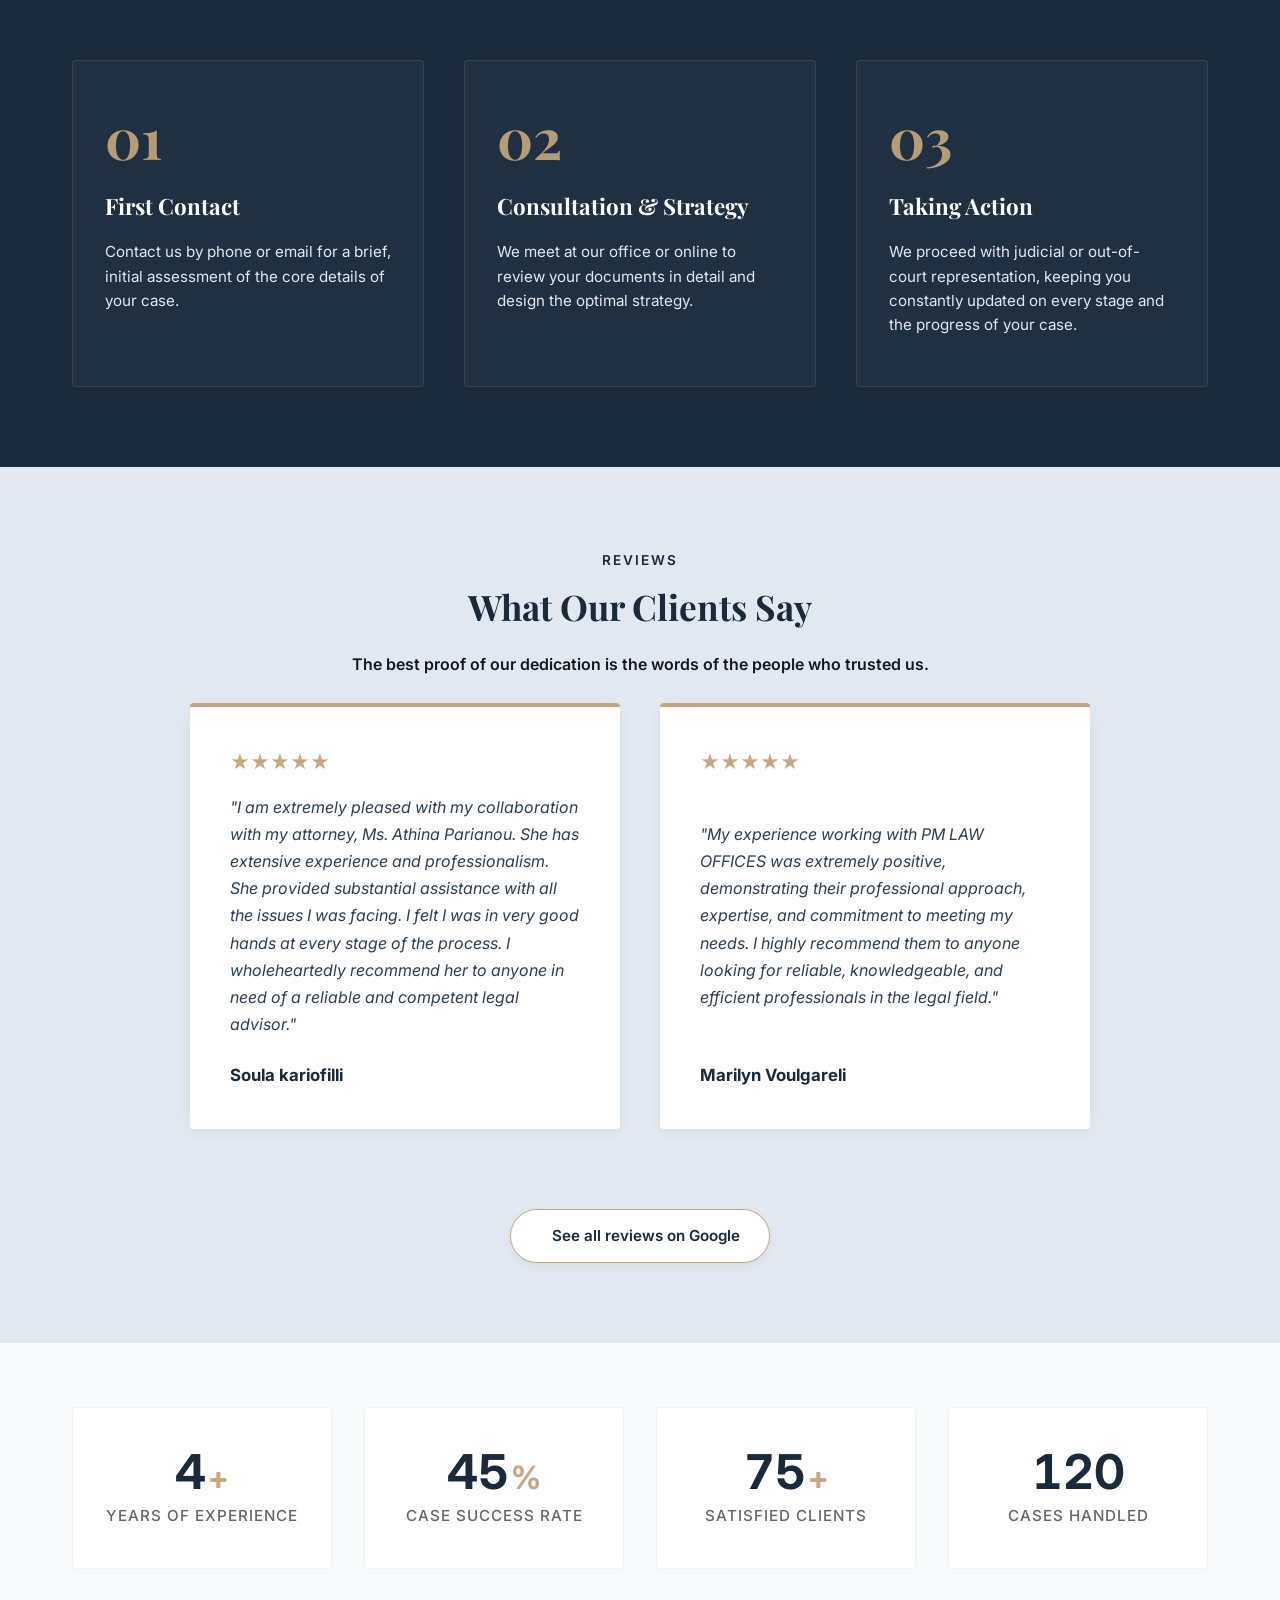
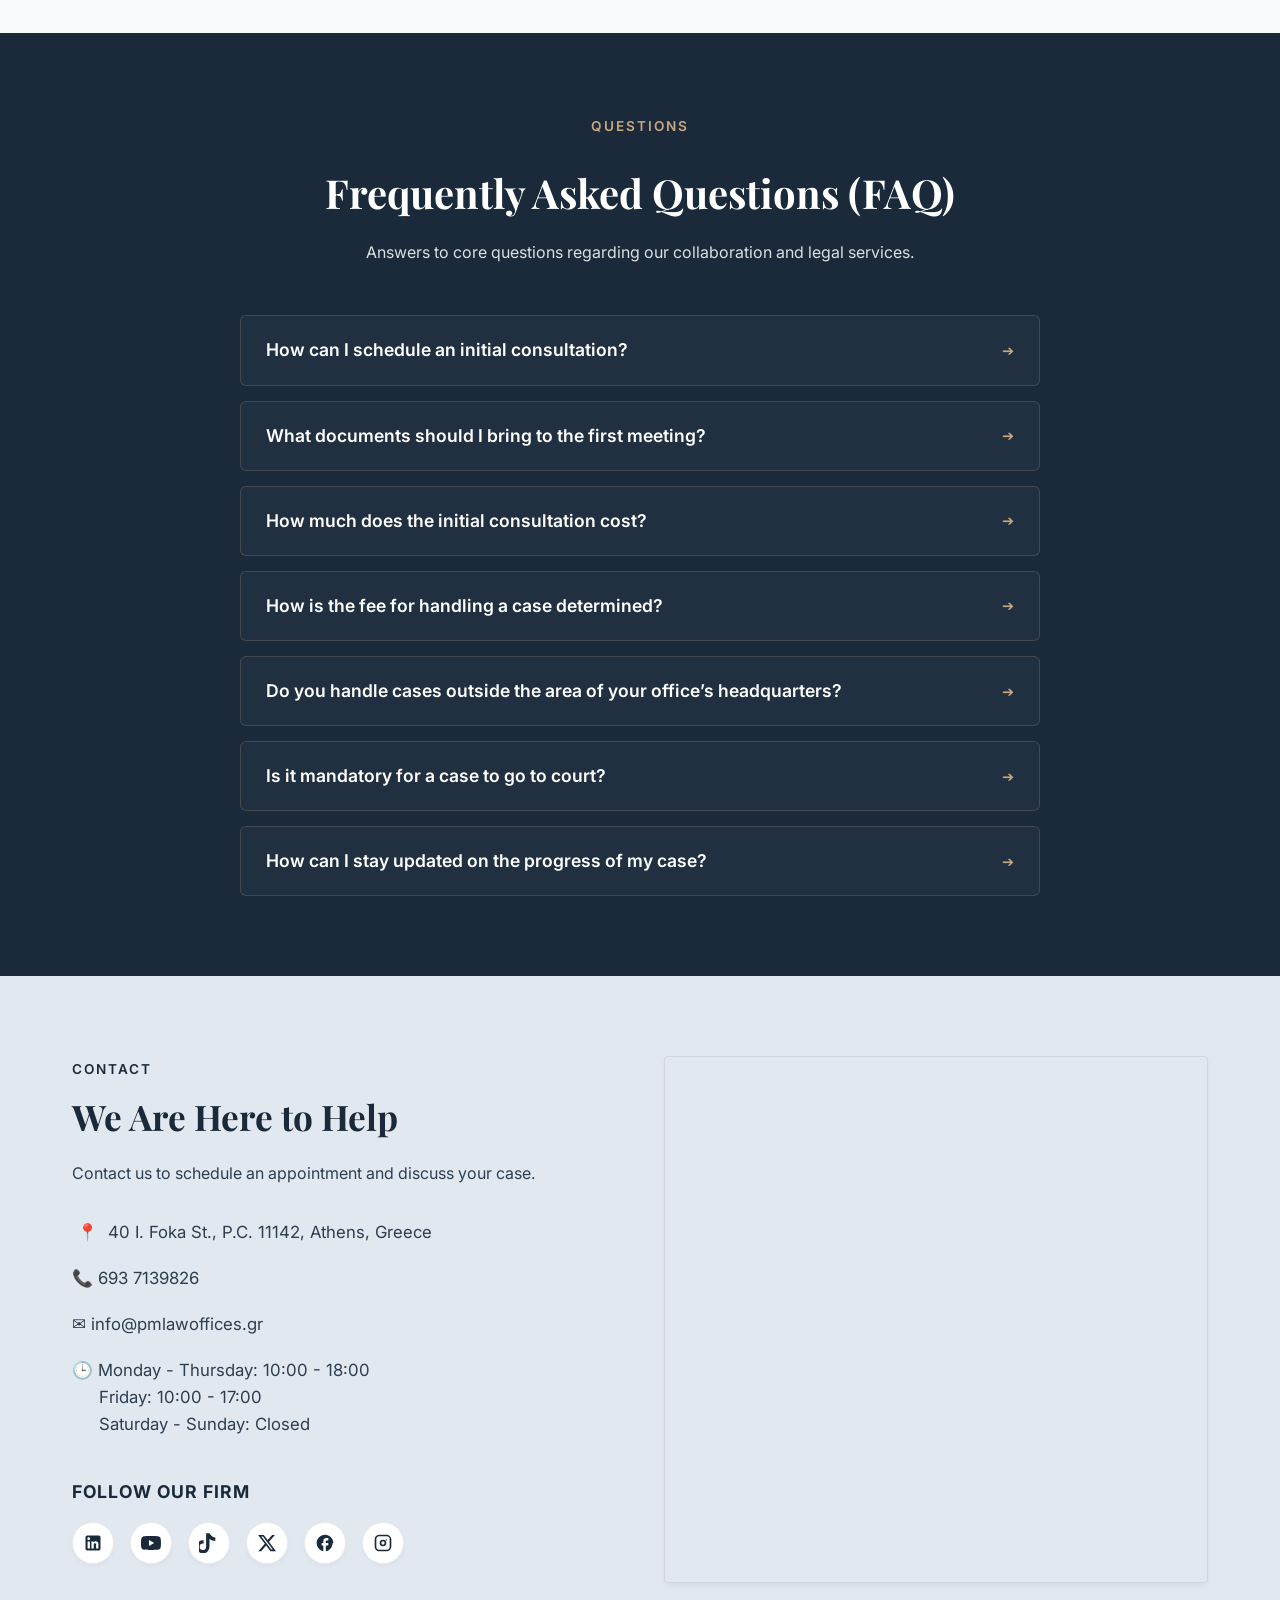
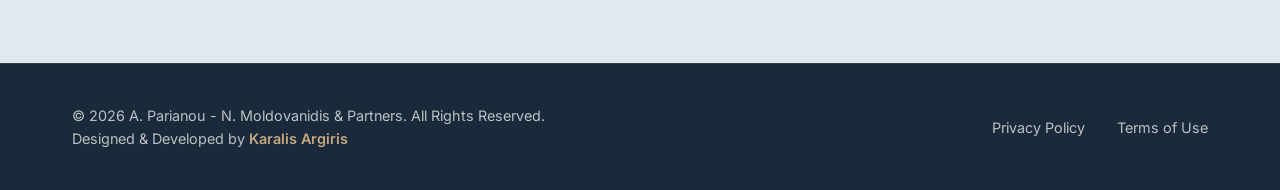
==== commit f64fd9bd: "Update index.html" ====
--- a/en/index.html
+++ b/en/index.html
@@ -670,6 +670,6 @@
 </div>
 
     <!-- Main JavaScript File -->
-    <script src="../Script/script.js"></script>
+    <script src="../script/script.js"></script>
 </body>
-</html>+</html>
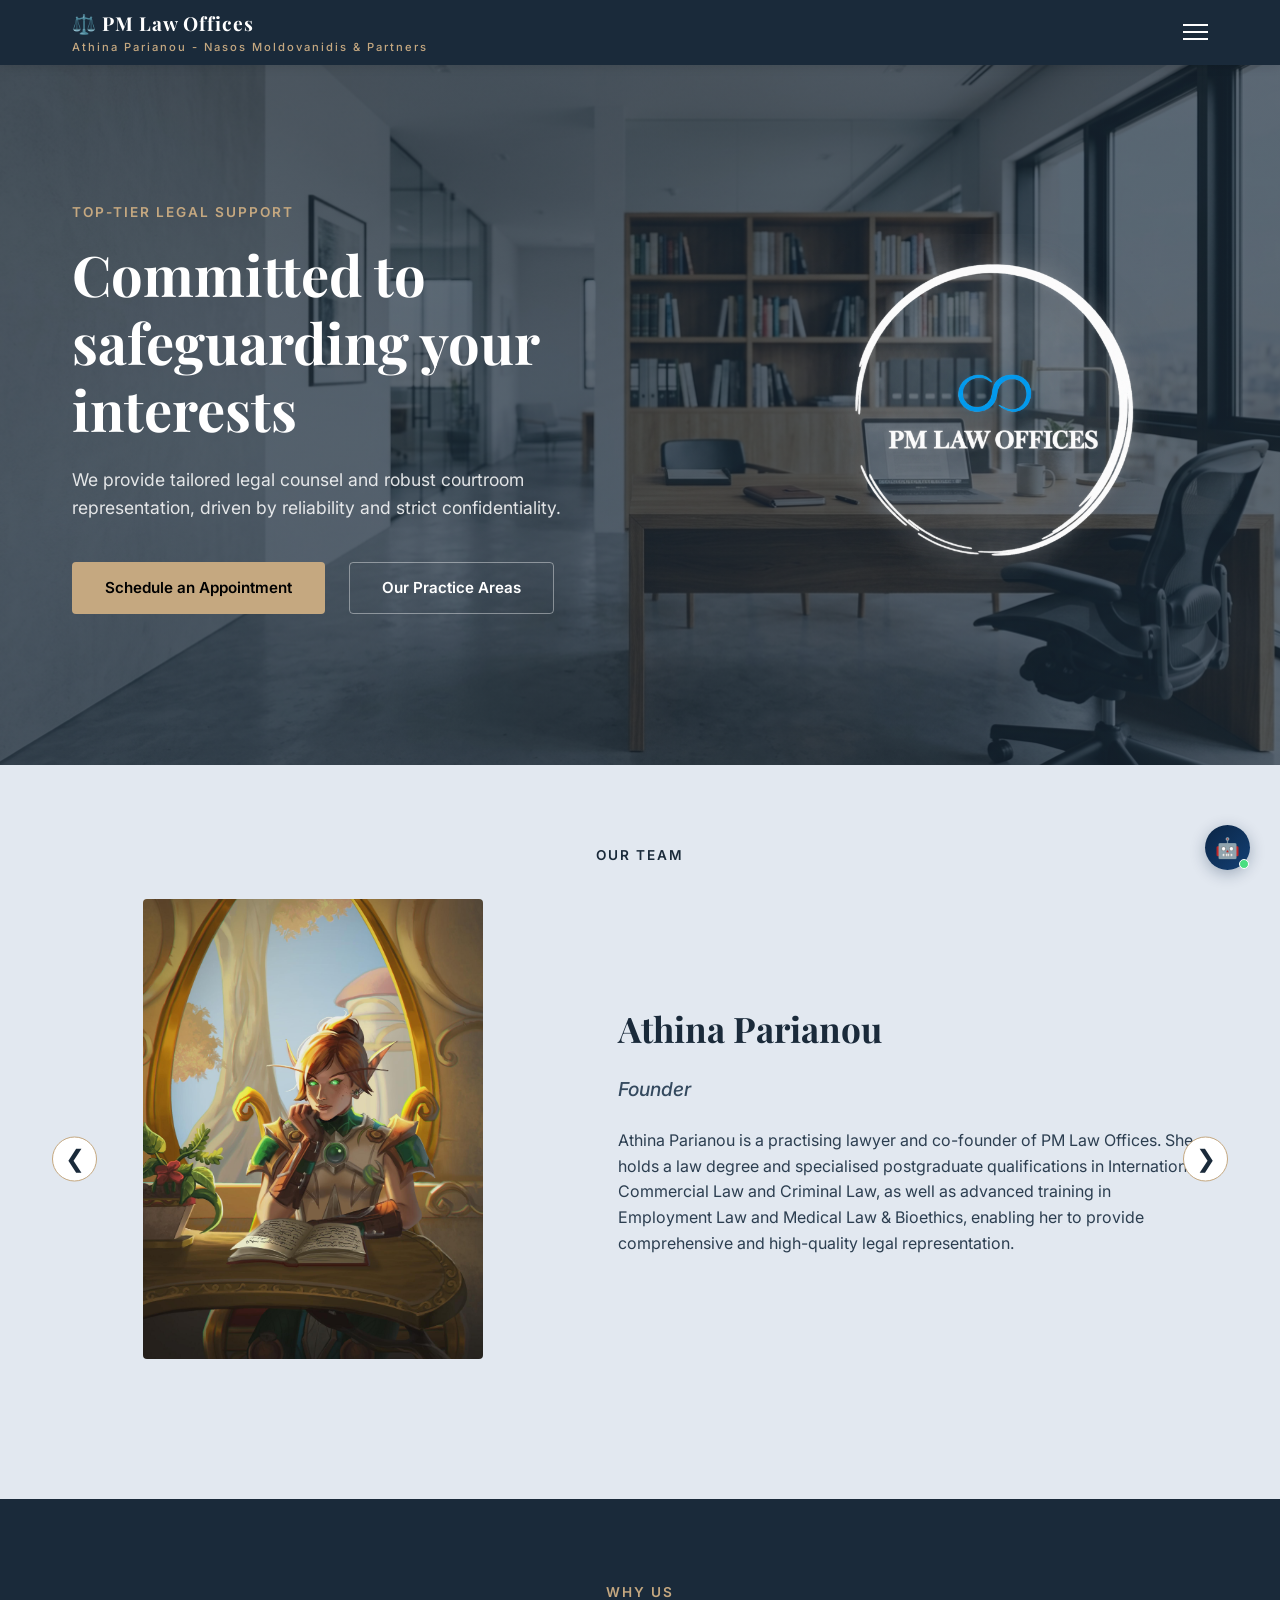
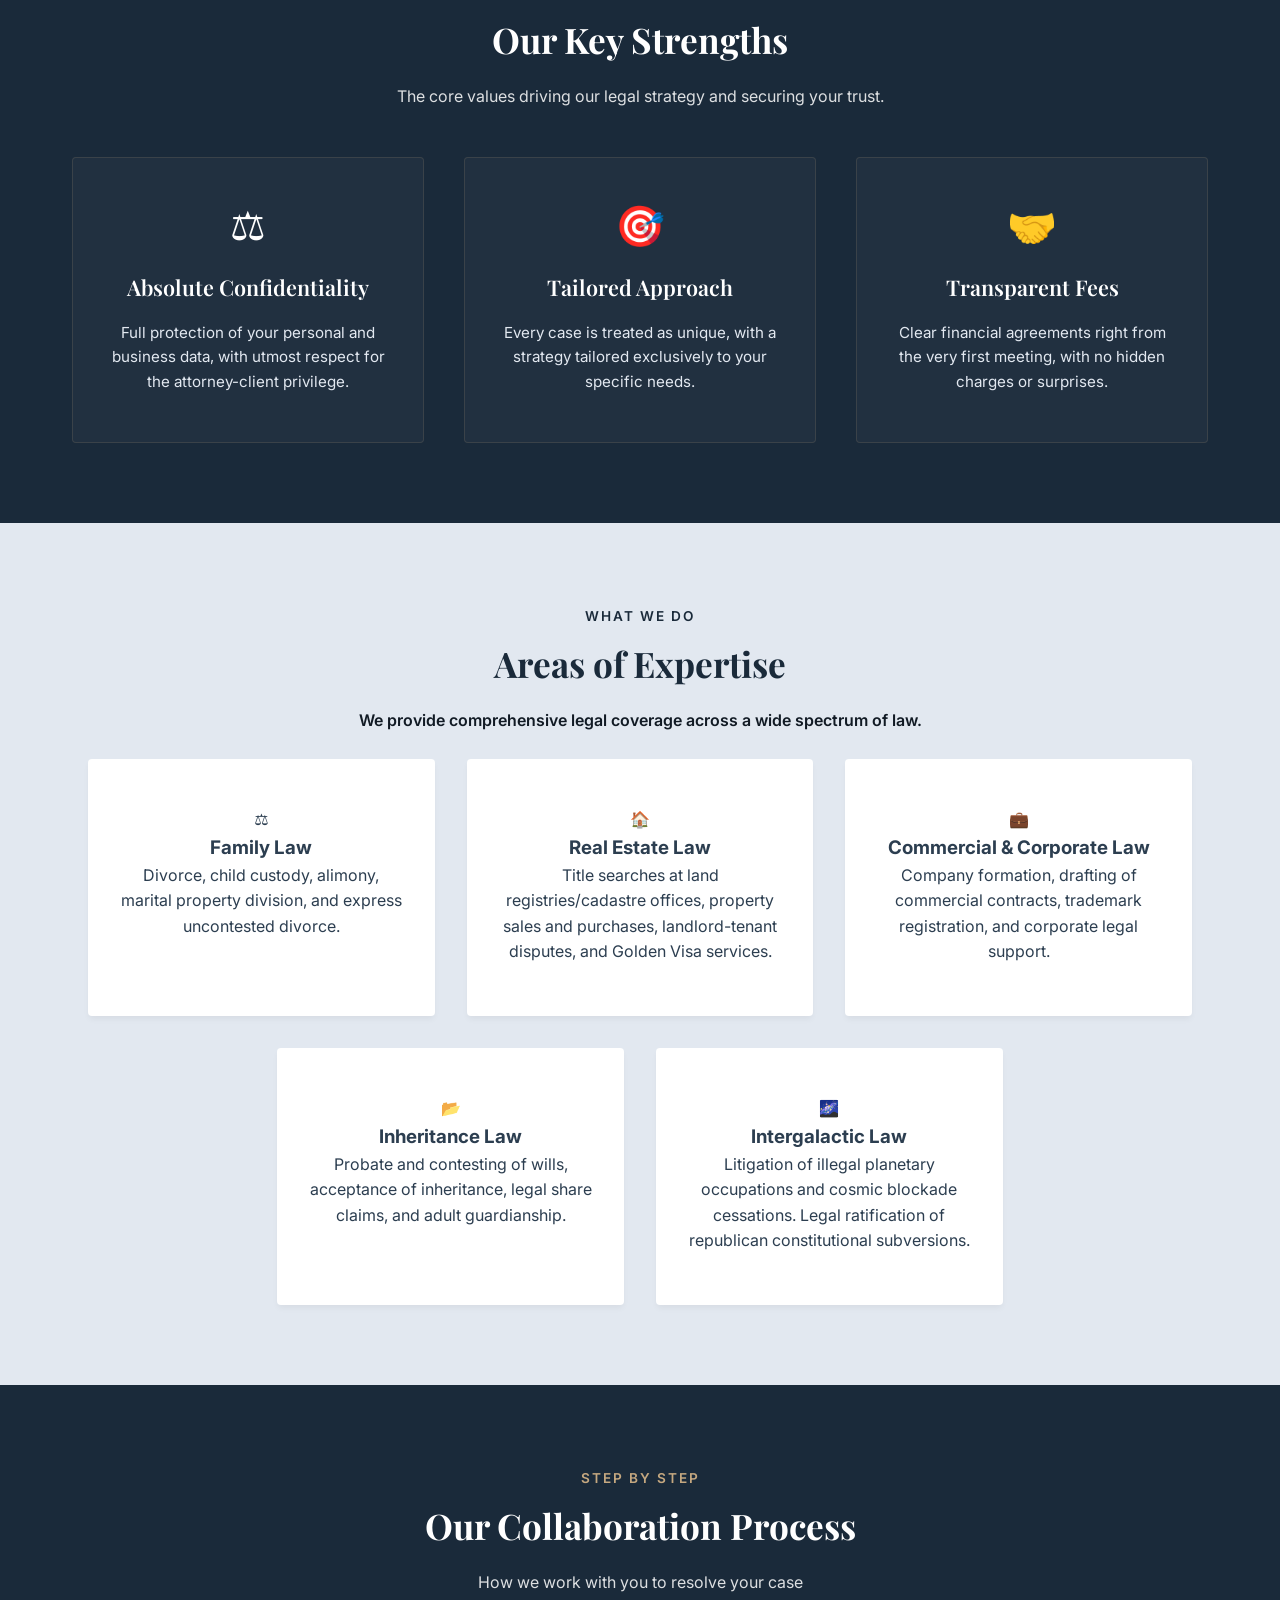
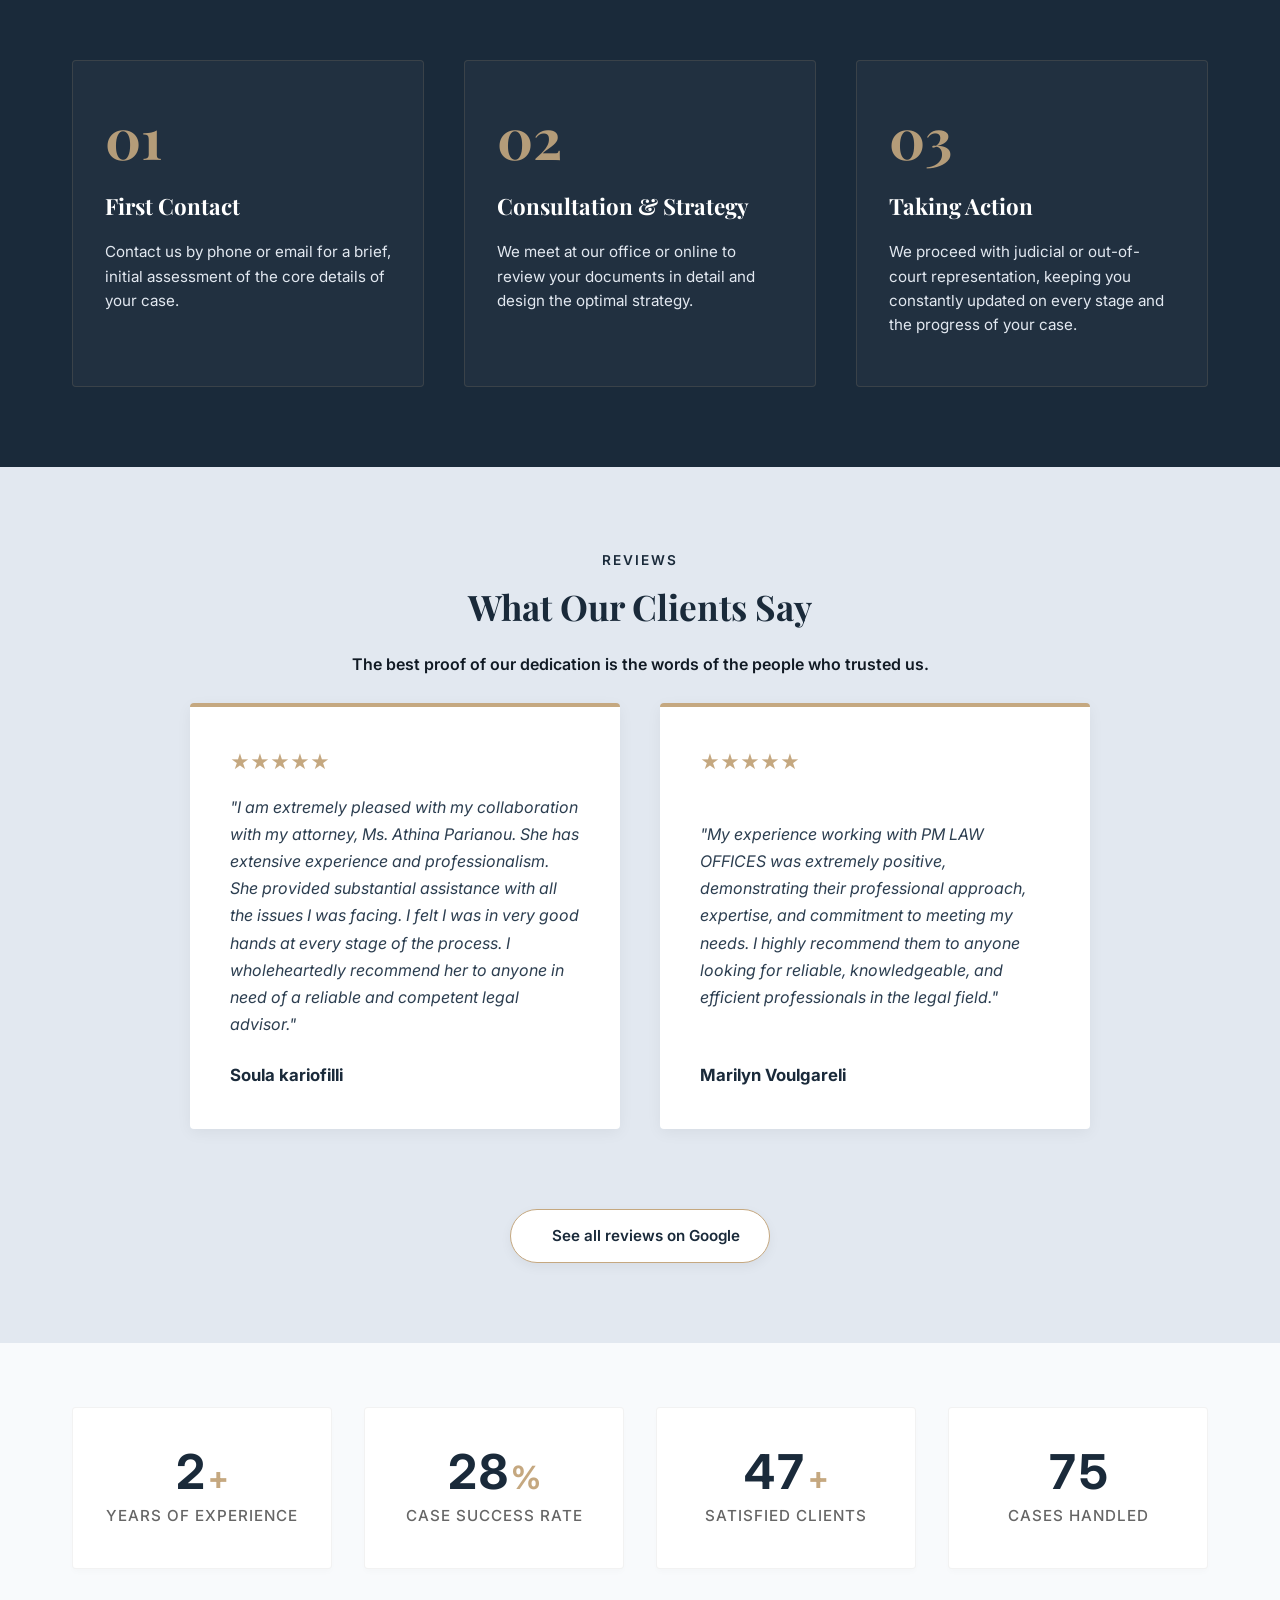
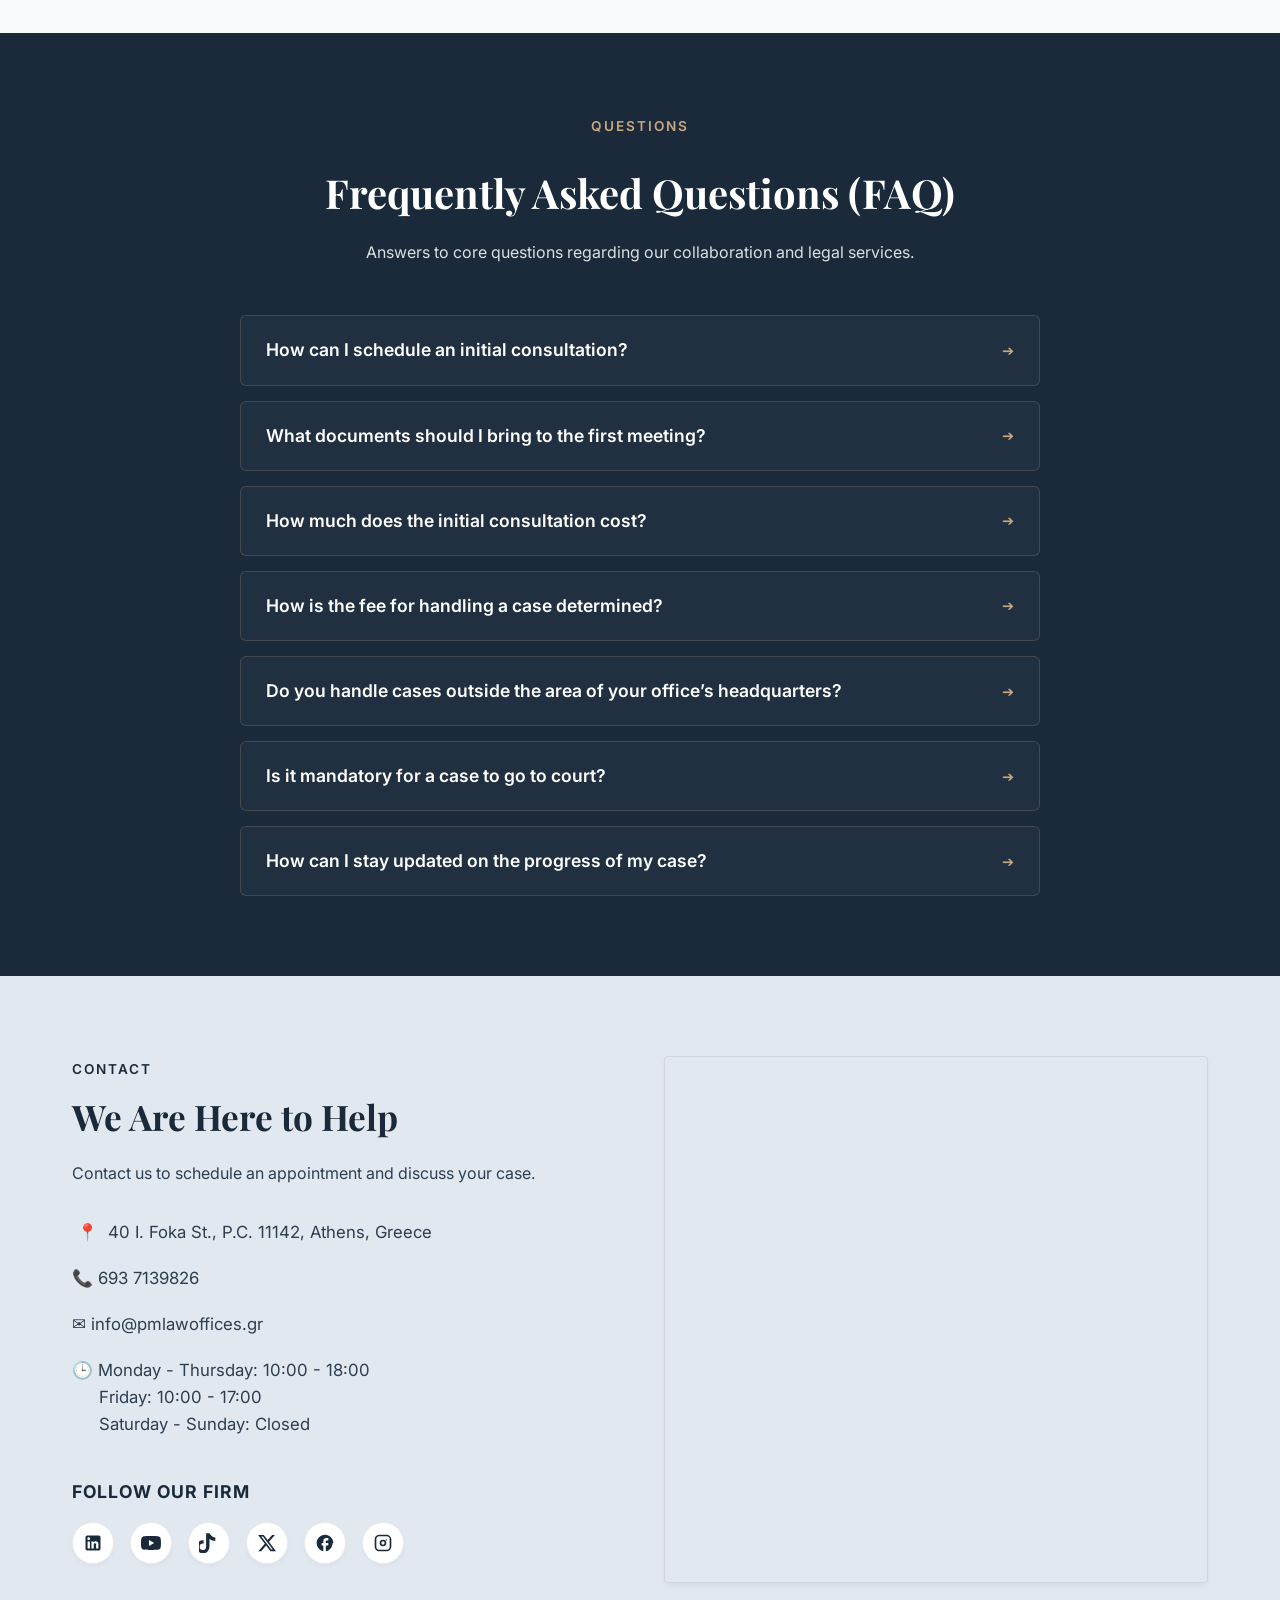
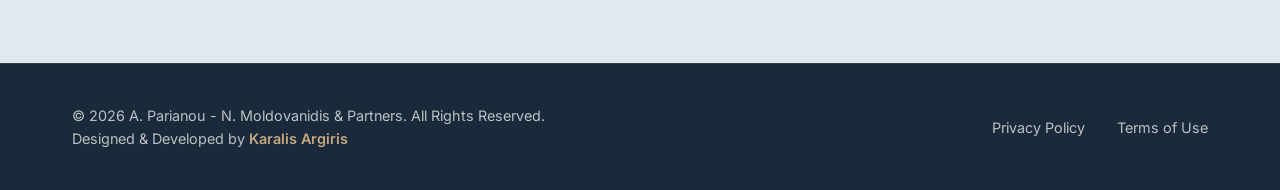
==== commit b87a6f8d: "Add files via upload" ====
--- a/en/index.html
+++ b/en/index.html
@@ -155,14 +155,12 @@
             </div>
         </section>
 
-        <!--3. ABOUT SECTION (TEAM SLIDER) -->
+<!--3. ABOUT SECTION (TEAM SLIDER) -->
         <section id="about" class="about-section">
             <div class="container">
                 <span class="section-badge text-center" style="display:block;">Our team</span>
                 
                 <div class="about-slider-container">
-                    <!-- Slider Navigation Buttons -->
-                    <button class="slider-btn prev-btn" aria-label="Previous profile">&#10094;</button>
                     
                     <div class="about-slides-wrapper">
                         
@@ -228,9 +226,15 @@
                                 </div>
                             </div>
                         </div>
-                    </div>
--->                  
-                    <button class="slider-btn next-btn" aria-label="Next profile">&#10095;</button>
+-->
+                    </div>
+
+                    <!-- Slider Navigation Controls Wrapper -->
+                    <div class="slider-controls">
+                        <button class="slider-btn prev-btn" aria-label="Previous profile">&#10094;</button>
+                        <button class="slider-btn next-btn" aria-label="Next profile">&#10095;</button>
+                    </div>
+
                 </div>
             </div>
         </section>
@@ -672,4 +676,4 @@
     <!-- Main JavaScript File -->
     <script src="../script/script.js"></script>
 </body>
-</html>
+</html>
--- a/css/style.css
+++ b/css/style.css
@@ -1623,4 +1623,43 @@
 
 .ai-call:hover {
     background-color: #1b5e20;
+}
+
+/* ==========================================================================
+   FIX ABOUT SLIDER FOR MOBILE (max-width: 768px)
+   ========================================================================== */
+@media (max-width: 768px) {
+    /* 1. Επαναφορά του container σε Flexbox κατακόρυφης διάταξης */
+    .about-slider-container {
+        display: flex !important;
+        flex-direction: column !important;
+        align-items: center !important;
+        position: relative !important;
+    }
+
+    /* 2. Το slide πιάνει όλο το πλάτος και μπαίνει 1ο */
+    .about-slides-wrapper {
+        width: 100% !important;
+        order: 1 !important;
+    }
+
+    /* 3. Ακύρωση absolute positioning & τοποθέτηση των κουμπιών κάτω (order: 2) */
+    .about-slider-container .slider-btn {
+        position: static !important; /* Ακυρώνει το top/left/right/transform */
+        top: auto !important;
+        bottom: auto !important;
+        left: auto !important;
+        right: auto !important;
+        transform: none !important;
+        display: inline-flex !important;
+        align-items: center;
+        justify-content: center;
+        margin: 15px 10px 0 10px !important; /* Περιθώριο από το κείμενο */
+    }
+
+    /* 4. Περιέκτης για να εμφανίζονται τα κουμπιά δίπλα-δίπλα στην ίδια σειρά */
+    .about-slider-container::after {
+        content: "";
+        display: none;
+    }
 }
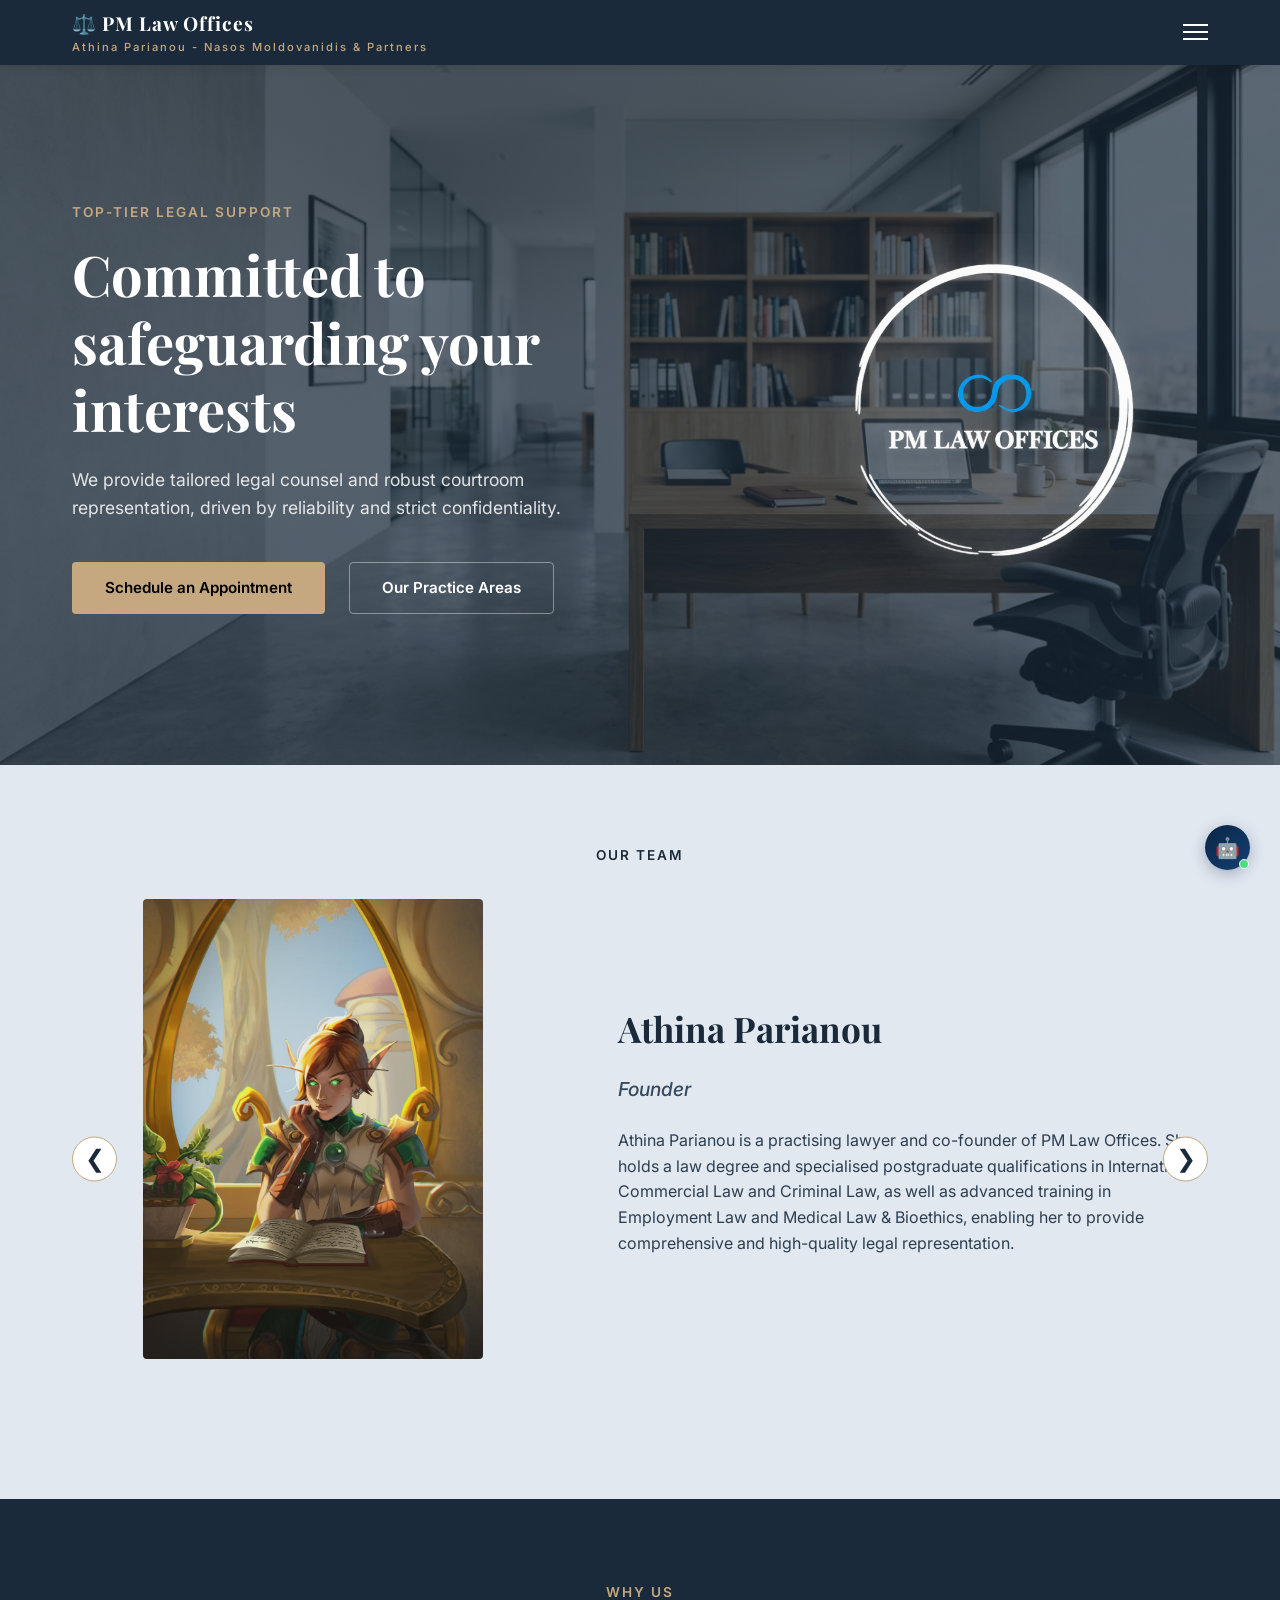
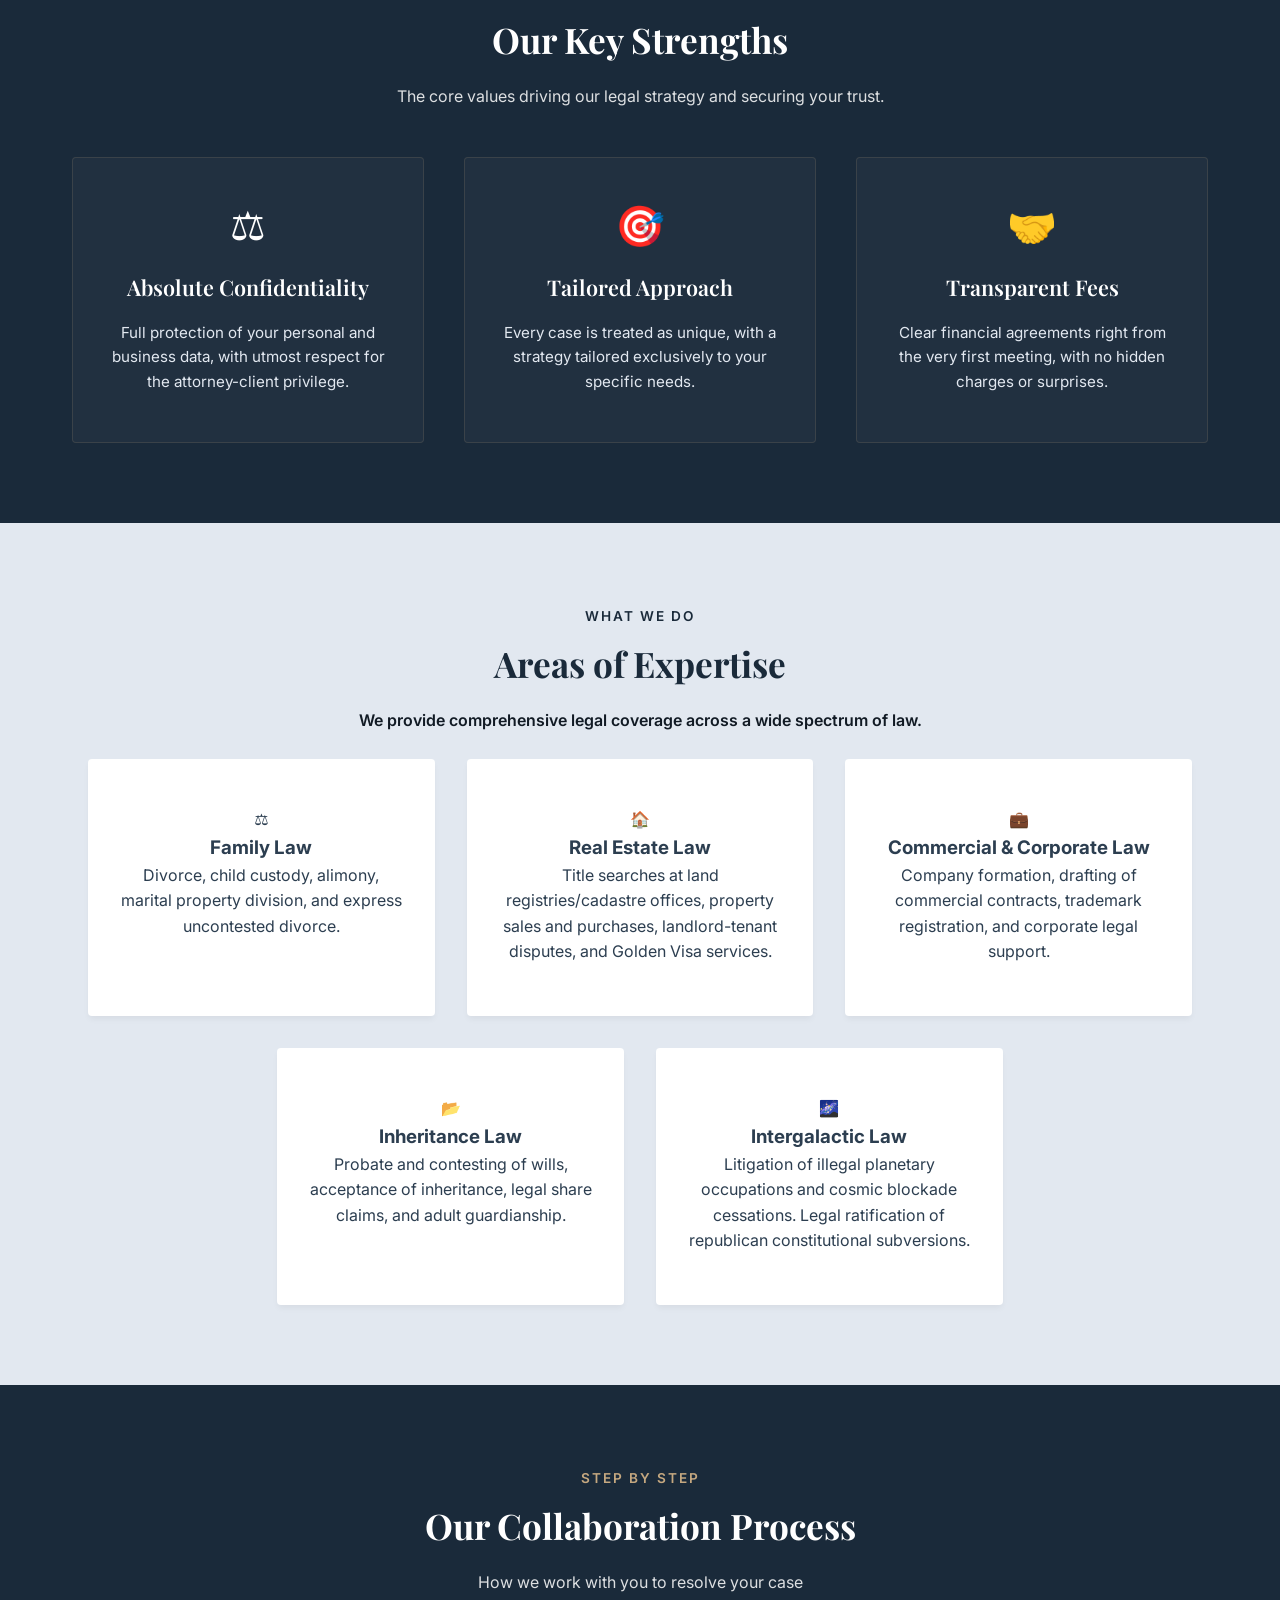
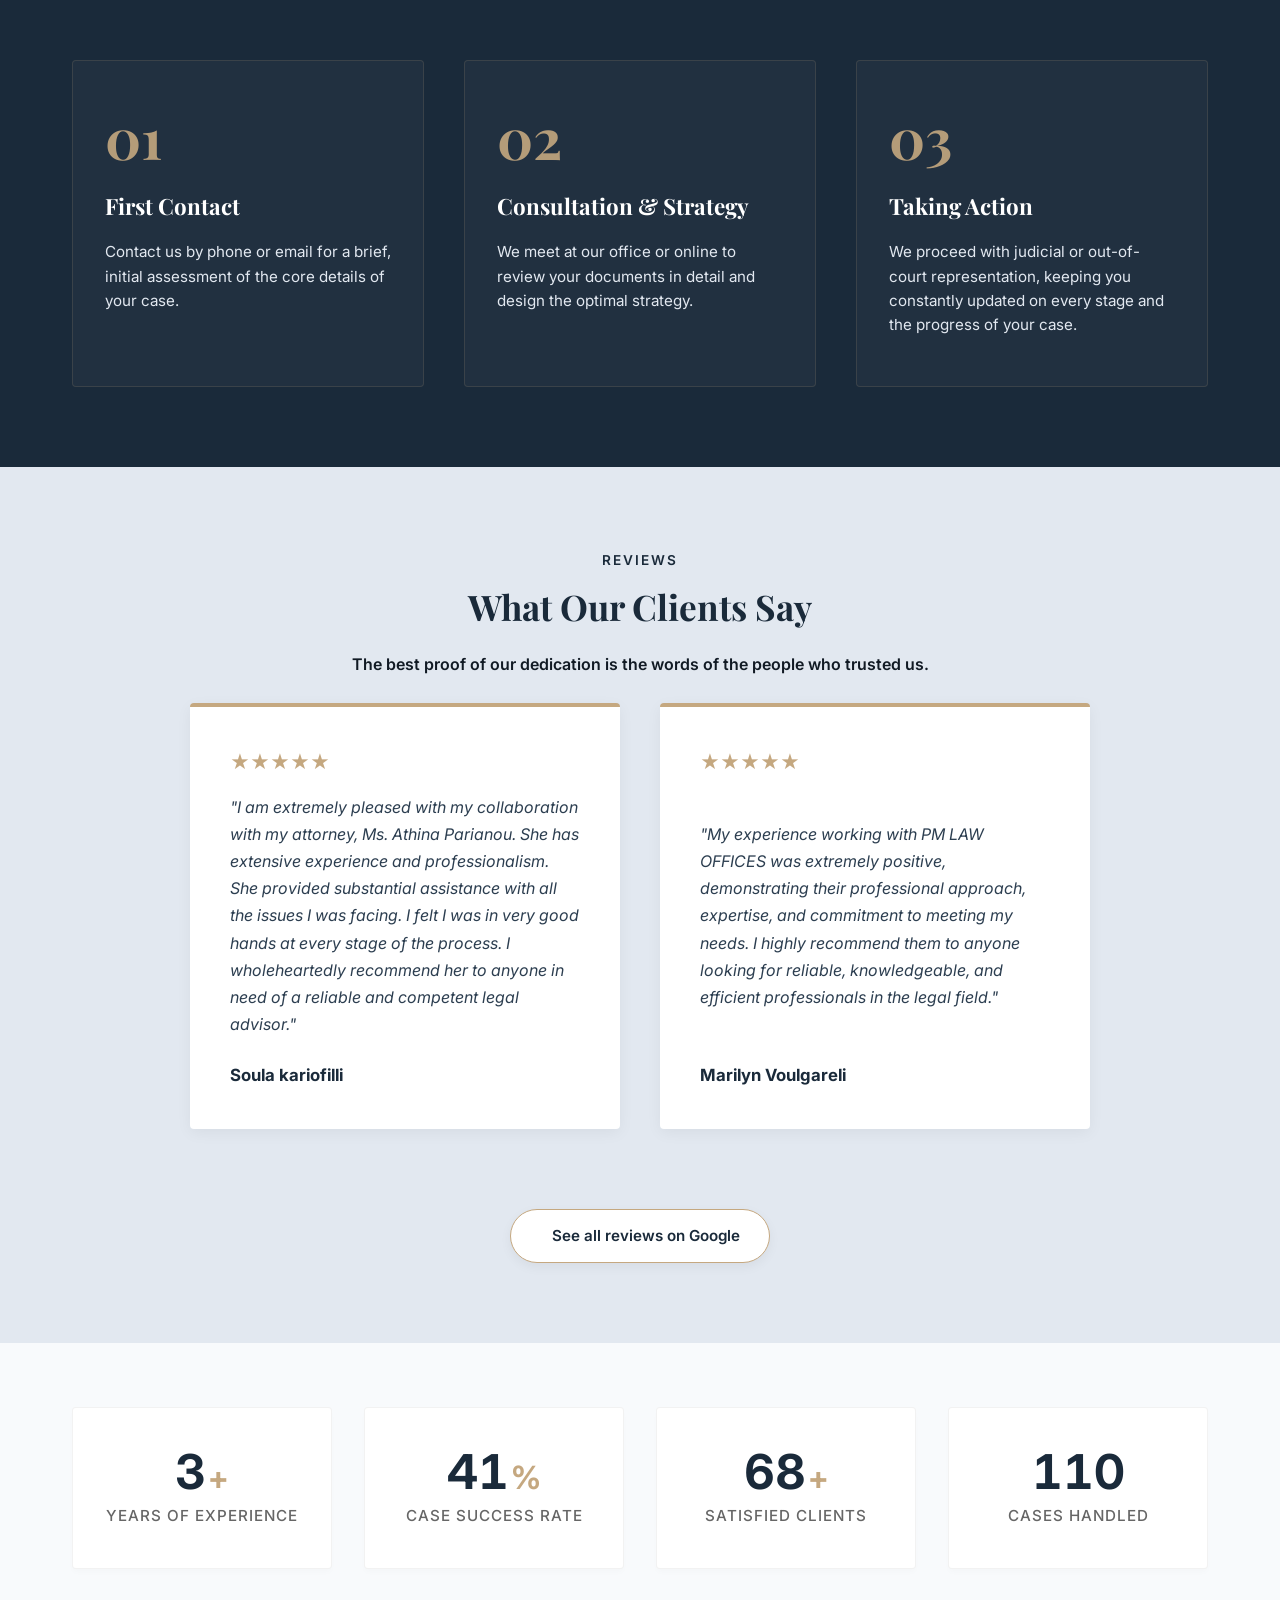
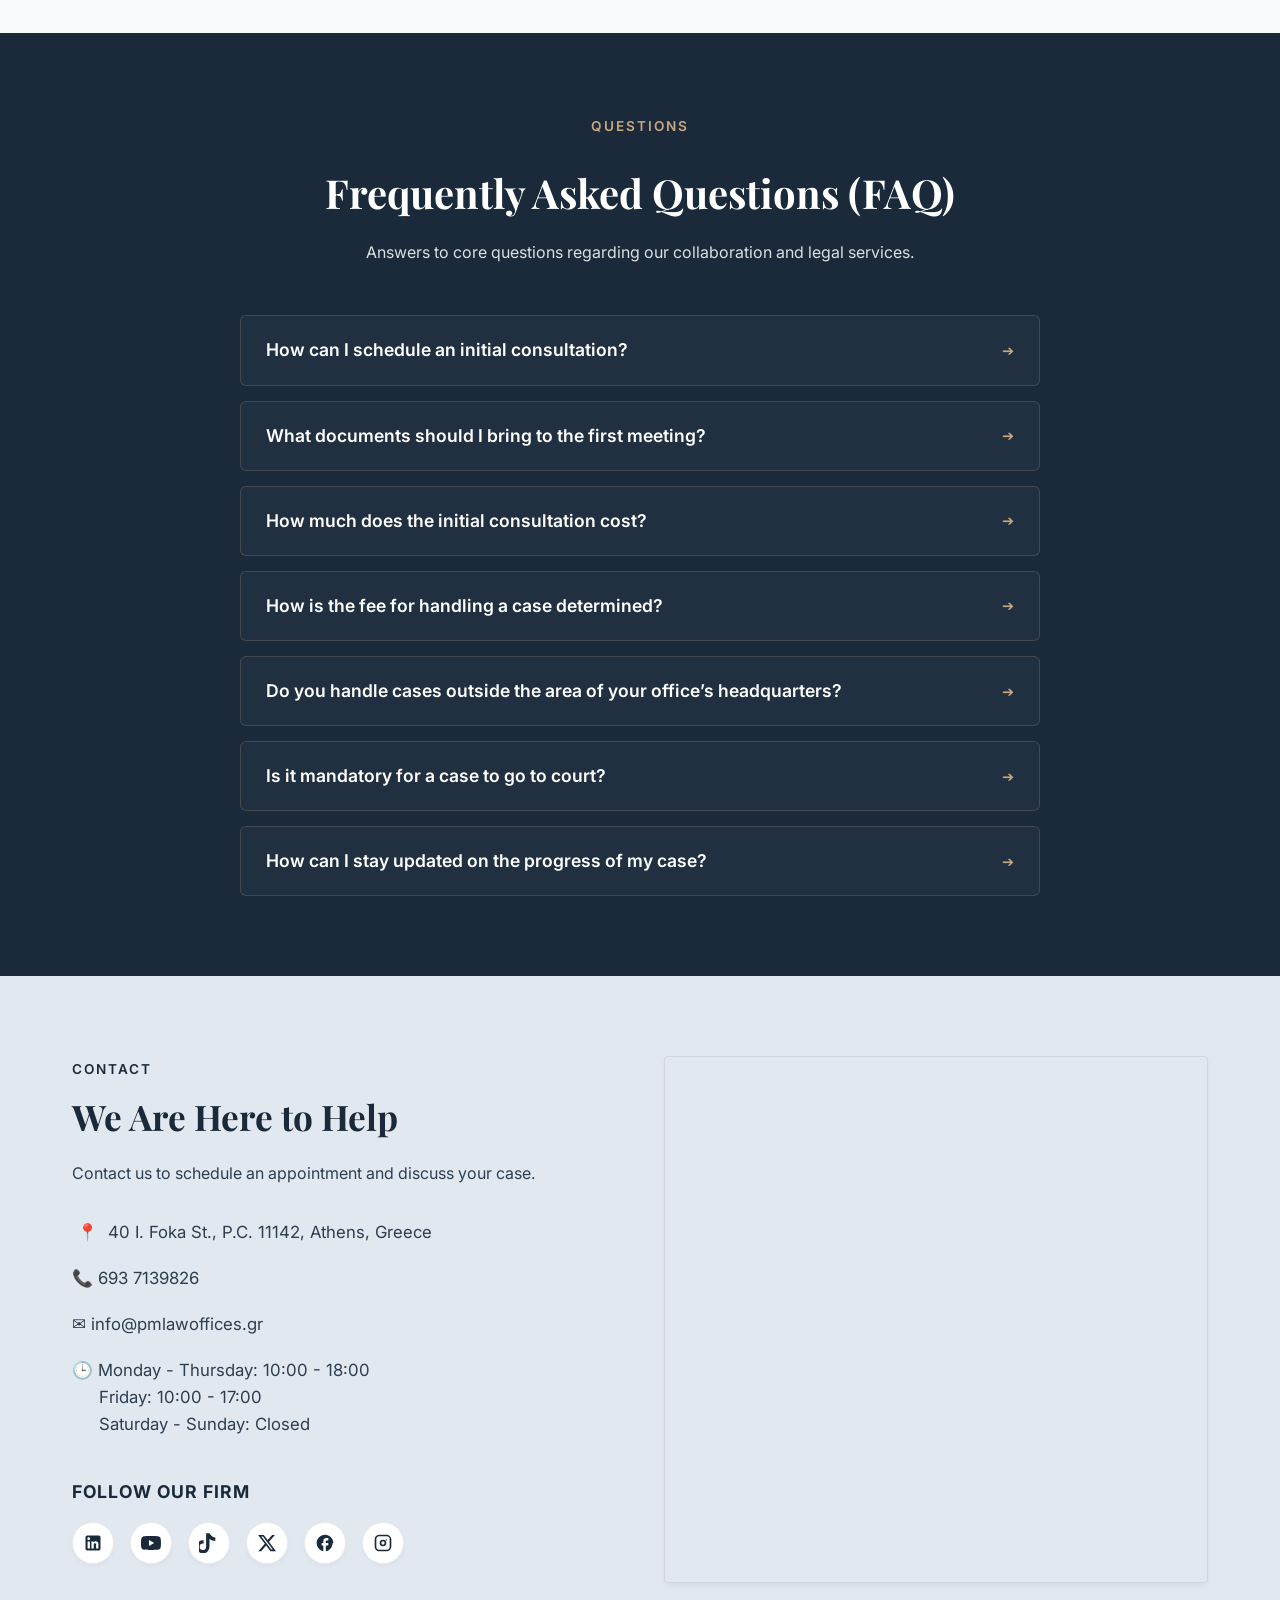
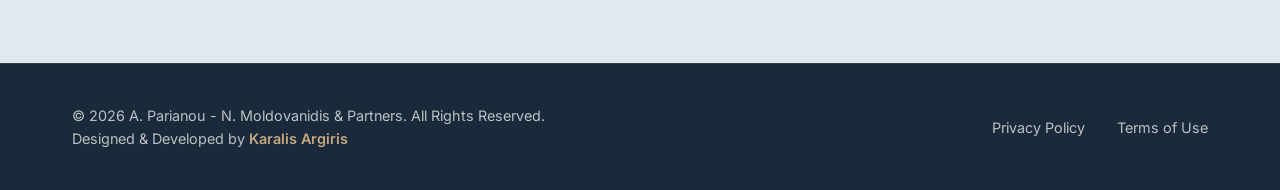
==== commit e661d831: "Add files via upload" ====
--- a/en/index.html
+++ b/en/index.html
@@ -94,27 +94,24 @@
     }
     </script>
 
-    <!-- Main CSS -->
     <link rel="stylesheet" href="../css/style.css">
 </head>
 <body>
 
-    <!-- 1. HEADER & NAVIGATION -->
+    <!-- Header -->
     <header class="main-header">
         <div class="header-container">
-            <a href="#home" class="law-brand">
+            <a href="#" onclick="scrollToTop(); return false;" class="law-brand">
                 <span class="brand-name">⚖️ PM Law Offices</span>
                 <small class="brand-sub">Athina Parianou - Nasos Moldovanidis & Partners</small>
             </a>
             
-            <!-- Mobile Hamburger Button -->
             <button class="menu-toggle" aria-label="Open menu" aria-expanded="false">
                 <span class="bar"></span>
                 <span class="bar"></span>
                 <span class="bar"></span>
             </button>
 
-            <!-- Navigation Links -->
             <nav class="main-nav">
                 <ul>
                     <li><a href="#about" class="nav-link">Team</a></li>
@@ -124,7 +121,6 @@
                     <li><a href="#testimonials" class="nav-link">Reviews</a></li>
                     <li><a href="#faq" class="nav-link">FAQ</a></li>
                     <li><a href="#contact" class="nav-link btn-nav">Contact</a></li>
-                    <!-- Language Switcher -->
                     <li class="lang-switcher">
                         <a href="../el/index.html" title="Switch to Greek">
                             <img src="../images/el-flag.png" alt="Greek Language" class="flag-icon">
@@ -136,7 +132,7 @@
     </header>
 
     <main>
-        <!-- 2. HERO SECTION -->
+        <!-- Hero -->
         <section id="home" class="hero-section">
             <div class="hero-container">
                 <div class="hero-content">
@@ -155,7 +151,7 @@
             </div>
         </section>
 
-<!--3. ABOUT SECTION (TEAM SLIDER) -->
+        <!-- About -->
         <section id="about" class="about-section">
             <div class="container">
                 <span class="section-badge text-center" style="display:block;">Our team</span>
@@ -164,7 +160,6 @@
                     
                     <div class="about-slides-wrapper">
                         
-                        <!-- LAWYER 1 (Initially Active) -->
                         <div class="about-slide active">
                             <div class="about-grid">
                                 <div class="about-image-wrapper">
@@ -180,7 +175,6 @@
                             </div>
                         </div>
 
-                        <!-- LAWYER 2 -->
                         <div class="about-slide">
                             <div class="about-grid">
                                 <div class="about-image-wrapper">
@@ -197,7 +191,6 @@
                             </div>
                         </div>
 <!--
-                        // LAWYER 3 //
                         <div class="about-slide">
                             <div class="about-grid">
                                 <div class="about-image-wrapper">
@@ -212,7 +205,6 @@
                             </div>
                         </div>
 
-                        // LAWYER 4 //
                         <div class="about-slide">
                             <div class="about-grid">
                                 <div class="about-image-wrapper">
@@ -229,7 +221,6 @@
 -->
                     </div>
 
-                    <!-- Slider Navigation Controls Wrapper -->
                     <div class="slider-controls">
                         <button class="slider-btn prev-btn" aria-label="Previous profile">&#10094;</button>
                         <button class="slider-btn next-btn" aria-label="Next profile">&#10095;</button>
@@ -239,7 +230,7 @@
             </div>
         </section>
 
-        <!-- 4. ADVANTAGES SECTION (BENEFITS) -->
+        <!-- Advantages -->
         <section id="advantages" class="advantages-section">
             <div class="container text-center">
                 <span class="section-badge">Why Us</span>
@@ -268,7 +259,7 @@
             </div>
         </section>
 
-        <!--5. SERVICES SECTION -->
+        <!-- Services -->
         <section id="services" class="services-section">
             <div class="container text-center">
                 <span class="section-badge">What We Do</span>
@@ -309,7 +300,7 @@
             </div>
         </section>
 
-        <!-- 6. PROCESS SECTION -->
+        <!-- Process -->
         <section id="process" class="process-section">
             <div class="container">
                 <div class="text-center" style="margin-bottom: 4rem;">
@@ -340,7 +331,7 @@
             </div>
         </section>
 
-        <!-- 7. TESTIMONIALS SECTION -->
+        <!-- Testimonials -->
         <section id="testimonials" class="testimonials-section">
             <div class="container">
                 <div class="text-center">
@@ -382,7 +373,7 @@
             </div>
         </section>
 
-        <!-- 8. STATS COUNTER SECTION -->
+        <!-- Stats Counter -->
         <div class="stats-counter-section">
             <div class="container">
                 <div class="stats-counter-container">
@@ -406,7 +397,7 @@
             </div>
         </div>
 
-        <!-- 9. FAQ SECTION -->
+        <!-- FAQ -->
          <section id="faq" class="faq-section">
             <div class="container">
                 <div class="faq-header">
@@ -468,7 +459,7 @@
             </div>
         </section>
 
-        <!-- 10. CONTACT SECTION -->
+        <!-- Contact -->
         <section id="contact" class="contact-section">
             <div class="container">
                 <div class="contact-grid">
@@ -486,41 +477,34 @@
                             &emsp;&nbsp;&nbsp;Saturday - Sunday: Closed</li>
                             <li>
                             <li>
-                                <!-- Social Media Links -->
                                 <div class="contact-socials">
                                     <h4>Follow Our Firm</h4>
                                     <div class="social-icons">
-                                        <!-- LinkedIn -->
                                         <a href="#" class="social-btn" aria-label="LinkedIn Profile">
                                             <svg viewBox="0 0 24 24" width="20" height="20" fill="currentColor">
                                                 <path d="M19 3a2 2 0 0 1 2 2v14a2 2 0 0 1-2 2H5a2 2 0 0 1-2-2V5a2 2 0 0 1 2-2h14m-.5 15.5v-5.3a3.26 3.26 0 0 0-3.26-3.26c-.85 0-1.84.52-2.32 1.3v-1.11h-2.79v8.37h2.79v-4.93c0-.77.62-1.4 1.39-1.4a1.4 1.4 0 0 1 1.4 1.4v4.93h2.79M6.88 8.56a1.68 1.68 0 0 0 1.68-1.68c0-.93-.75-1.69-1.68-1.69a1.69 1.69 0 0 0-1.69 1.69c0 .93.76 1.68 1.69 1.68m1.39 9.94v-8.37H5.5v8.37h2.77z"/>
                                             </svg>
                                         </a>
-                                        <!-- YouTube -->
                                         <a href="#" class="social-btn" aria-label="YouTube Channel">
                                             <svg viewBox="0 0 24 24" width="20" height="20" fill="currentColor">
                                                 <path d="M23.498 6.163a3.003 3.003 0 0 0-2.11-2.11C19.517 3.545 12 3.545 12 3.545s-7.517 0-9.388.508a3.003 3.003 0 0 0-2.11 2.11C0 8.033 0 12 0 12s0 3.967.502 5.837a3.003 3.003 0 0 0 2.11 2.11c1.871.508 9.388.508 9.388.508s7.517 0 9.388-.508a3.003 3.003 0 0 0 2.11-2.11C24 15.967 24 12 24 12s0-3.967-.502-5.837zM9.545 15.568V8.432L15.818 12l-6.273 3.568z"/>
                                             </svg>
                                         </a>
-                                        <!-- TikTok -->
                                         <a href="#" class="social-btn" aria-label="TikTok Profile">
                                             <svg viewBox="0 0 24 24" width="20" height="20" fill="currentColor">
                                                 <path d="M12.525.229H8.552v16.32a3.854 3.854 0 0 1-3.852 3.852 3.855 3.855 0 0 1-3.852-3.852 3.854 3.854 0 0 1 3.854-3.852c.287 0 .56.033.824.093v-3.99a7.792 7.792 0 0 0-.824-.045 7.844 7.844 0 0 0-7.84 7.846 7.843 7.843 0 0 0 7.84 7.844 7.842 7.842 0 0 0 7.846-7.844V7.129a11.66 11.66 0 0 0 7.03 2.332V5.485a7.772 7.772 0 0 1-4.877-2.615 7.733 7.733 0 0 1-2.023-2.641z"/>
                                             </svg>
                                         </a>
-                                        <!-- X / Twitter -->
                                         <a href="#" class="social-btn" aria-label="X Profile">
                                             <svg viewBox="0 0 24 24" width="20" height="20" fill="currentColor">
                                                 <path d="M18.244 2.25h3.308l-7.227 8.26 8.502 11.24H16.17l-5.214-6.817L4.99 21.75H1.68l7.73-8.835L1.254 2.25H8.08l4.713 6.231zm-1.161 17.52h1.833L7.084 4.126H5.117z"/>
                                             </svg>
                                         </a>
-                                        <!-- Facebook -->
                                         <a href="#" class="social-btn" aria-label="Facebook Page">
                                             <svg viewBox="0 0 24 24" width="20" height="20" fill="currentColor">
                                                 <path d="M22 12c0-5.52-4.48-10-10-10S2 6.48 2 12c0 4.84 3.44 8.87 8 9.8V15H8v-3h2V9.5C10 7.57 11.57 6 13.5 6H16v3h-2c-.55 0-1 .45-1 1v2h3v3h-3v6.95c4.56-.93 8-4.96 8-9.8z"/>
                                             </svg>
                                         </a>
-                                        <!-- Instagram -->
                                         <a href="#" class="social-btn" aria-label="Instagram Profile">
                                             <svg viewBox="0 0 24 24" width="20" height="20" fill="currentColor">
                                                 <path d="M7.8 2h8.4C19.4 2 22 4.6 22 7.8v8.4a5.8 5.8 0 0 1-5.8 5.8H7.8C4.6 22 2 19.4 2 16.2V7.8A5.8 5.8 0 0 1 7.8 2m-.2 2A3.6 3.6 0 0 0 4 7.6v8.8A3.6 3.6 0 0 0 7.6 20h8.8a3.6 3.6 0 0 0 3.6-3.6V7.6A3.6 3.6 0 0 0 16.4 4H7.6m4.4 4a4 4 0 1 1 0 8 4 4 0 0 1 0-8m0 2a2 2 0 1 0 0 4 2 2 0 0 0 0-4m4-2.5a.75.75 0 1 1 0 1.5.75.75 0 0 1 0-1.5z"/>
@@ -532,7 +516,6 @@
                         </ul>
                     </div>
                     
-                    <!-- Google Maps Embed -->
                     <div class="contact-map-wrapper">
                         <iframe src="https://www.google.com/maps/embed?pb=!1m18!1m12!1m3!1d3834.601930996086!2d23.74312307639688!3d38.024195397752486!2m3!1f0!2f0!3f0!3m2!1i1024!2i768!4f13.1!3m3!1m2!1s0x14a1a28ea642cb33%3A0x28d6b350002e3547!2sI.%20Foka%2040%2C%20Athina%20111%2042!5e1!3m2!1sen!2sgr!4v1788603258790!5m2!1sen!2sgr" width="600" height="450" style="border:0;" allowfullscreen="" loading="lazy" referrerpolicy="strict-origin-when-cross-origin"></iframe>
                     </div>
@@ -541,7 +524,7 @@
         </section>
     </main>
 
-    <!-- 7. FOOTER -->
+    <!-- Footer -->
     <footer class="main-footer">
         <div class="container footer-container">
             <div class="footer-bottom">
@@ -557,22 +540,19 @@
         </div>
     </footer>
 
-<!-- Left-side Back to Top Button -->
+<!-- Back to top -->
 <button id="backToTopBtn" onclick="scrollToTop()" aria-label="Back to Top">
     <span class="arrow-up">↑</span>
 </button>
 
-<!-- AI Chat Widget - Smart Routing -->
+<!-- AI Chat  -->
 <div class="ai-chat-widget">
-    <!-- Floating Button (75% Μέγεθος) -->
     <button class="ai-toggle-btn" onclick="toggleAiChat()" aria-label="Emergency Assistance">
         <span class="ai-icon">🤖</span>
         <span class="ai-pulse"></span>
     </button>
 
-    <!-- Chat Window -->
     <div class="ai-chat-window" id="aiChatWindow">
-        <!-- Header -->
         <div class="ai-chat-header">
             <div class="ai-bot-profile">
                 <div class="ai-avatar">⚖️</div>
@@ -584,14 +564,11 @@
             <button class="ai-close-btn" onclick="toggleAiChat()">&times;</button>
         </div>
 
-        <!-- Body -->
         <div class="ai-chat-body" id="aiChatBody">
-            <!-- Animation Πληκτρολόγησης -->
             <div class="ai-typing-indicator" id="aiTyping">
                 <span></span><span></span><span></span>
             </div>
             
-            <!-- ΒΗΜΑ 1: ΚΑΛΩΣΟΡΙΣΜΑ & ΑΡΧΙΚΗ ΕΡΩΤΗΣΗ -->
             <div class="ai-bubble" id="aiWelcomeMessage" style="display:none;">
                 Hello! I am the office's digital assistant. 
                 
@@ -603,14 +580,12 @@
                 <button class="route-btn" onclick="routeUser('existing')">💼 I'm already a client</button>
             </div>
 
-            <!-- ΒΗΜΑ 2α: ΑΠΑΝΤΗΣΗ ΓΙΑ ΝΕΟΥΣ ΠΕΛΑΤΕΣ (ΓΡΑΜΜΑΤΕΙΑ) -->
             <div class="ai-bubble ai-reply-bubble" id="aiSecretaryMessage" style="display:none;">
                 Welcome to our office! 
                 
                 For new clients, initial contact and appointment scheduling are handled by our administrative office. Please choose how you’d like to get in touch:
             </div>
 
-            <!-- ΒΗΜΑ 2β: ΑΠΑΝΤΗΣΗ ΓΙΑ ΥΦΙΣΤΑΜΕΝΟΥΣ ΠΕΛΑΤΕΣ (ΛΙΣΤΑ ΔΙΚΗΓΟΡΩΝ) -->
             <div class="ai-bubble ai-reply-bubble" id="aiLawyerPromptMessage" style="display:none;">
                 We're glad to hear from you again! 
                 
@@ -651,7 +626,6 @@
                 </button>                
             </div>
 -->
-            <!-- ΒΗΜΑ 3: ΕΠΙΒΕΒΑΙΩΣΗ ΕΠΙΛΟΓΗΣ ΔΙΚΗΓΟΡΟΥ -->
             <div class="ai-bubble ai-reply-bubble" id="aiSelectionMessage" style="display:none;">
                 Great! I'll connect you with <strong id="selectedLawyerName">...</strong>. 
                 
@@ -659,7 +633,6 @@
             </div>
         </div>
 
-        <!-- FOOTER ΜΕ ΚΟΥΜΠΙΑ ΕΠΙΚΟΙΝΩΝΙΑΣ (Κοινό για Γραμματεία & Δικηγόρους) -->
         <div class="ai-chat-footer" id="aiFooter" style="display:none;">
             <div class="ai-action-buttons">
                 <a href="#" id="viberLink" class="ai-btn ai-viber">
@@ -673,7 +646,6 @@
     </div>
 </div>
 
-    <!-- Main JavaScript File -->
     <script src="../script/script.js"></script>
 </body>
 </html>
--- a/css/style.css
+++ b/css/style.css
@@ -1,31 +1,24 @@
-/* ==========================================================================
-   MASTER LAW FIRM TEMPLATE - OPTIMIZED CORE STYLES
-   ========================================================================== */
-
-/* 1. CONFIGURATION & DESIGN SYSTEM */
+/* Variables */
 :root {
-    /* Χρωματική Παλέτα */
-    --primary-color: #1a2a3a;       /* Navy Blue */
-    --secondary-color: #c5a880;     /* Gold/Bronze */
-    --secondary-hover: #b0936b;     /* Σκούρο χρυσό για hovers */
-    --text-dark: #2c3e50;           /* Βασικό κείμενο */
-    --text-muted: #606f7b;          /* Δευτερεύον κείμενο */
-    --bg-main: #f8fafc;             /* Ξεκούραστο φόντο για όλο το site */
-    --bg-light: #e2e8f0;            /* Ανοιχτό γκρι για εναλλαγή sections */
+    --primary-color: #1a2a3a;
+    --secondary-color: #c5a880;
+    --secondary-hover: #b0936b;
+    --text-dark: #2c3e50;
+    --text-muted: #606f7b;
+    --bg-main: #f8fafc;
+    --bg-light: #e2e8f0;
     --white: #ffffff;
     --border-color: #e2e8f0;
 
-    /* Τυπογραφία */
     --font-headings: 'Playfair Display', Georgia, serif;
     --font-body: 'Inter', system-ui, sans-serif;
     
-    /* Layout */
     --max-width: 1200px;
     --radius: 4px;
     --transition: cubic-bezier(0.4, 0, 0.2, 1) 0.3s;
 }
 
-/* 2. RESET & BASE STYLES */
+/* Base */
 * {
     margin: 0;
     padding: 0;
@@ -57,7 +50,6 @@
     transition: var(--transition);
 }
 
-/* Reusable Utilities */
 .container {
     width: 100%;
     max-width: var(--max-width);
@@ -79,7 +71,7 @@
     scroll-margin-top: 90px;
 }
 
-/* 3. BUTTONS */
+/* Buttons */
 .btn-primary, .btn-secondary {
     display: inline-block;
     padding: 0.8rem 2rem;
@@ -120,7 +112,7 @@
     color: var(--primary-color);
 }
 
-/* 4. HEADER & NAVIGATION */
+/* Header */
 .main-header {
     background-color: var(--primary-color);
     color: var(--white);
@@ -211,7 +203,7 @@
     transition: var(--transition);
 }
 
-/* 5. HERO SECTION */
+/* Hero */
 .hero-section {
     background: linear-gradient(rgba(26, 42, 58, 0.7), rgba(26, 42, 58, 0.7)), url('../images/hero-bg.png') center/cover;
     color: var(--white);
@@ -269,7 +261,7 @@
     height: 450px;
 }
 
-/* 6. ABOUT SECTION & SLIDER */
+/* About */
 #about {
     background-color: var(--bg-light);
     color: var(--text-dark);
@@ -298,9 +290,11 @@
 .about-slider-container {
     position: relative;
     display: flex;
+    flex-direction: column;
     align-items: center;
     justify-content: center;
     margin-top: 2rem;
+    gap: 1.5rem;
 }
 
 .about-slides-wrapper {
@@ -327,10 +321,20 @@
     transform: translateX(0);
 }
 
+.slider-controls {
+    display: flex;
+    align-items: center;
+    justify-content: center;
+    gap: 1.5rem;
+    width: 100%;
+}
+
 .slider-btn {
-    position: absolute;
-    top: 50%;
-    transform: translateY(-50%);
+    position: relative;
+    top: auto;
+    left: auto;
+    right: auto;
+    transform: none;
     background: var(--white);
     color: var(--primary-color);
     border: 1px solid var(--secondary-color);
@@ -351,10 +355,13 @@
     color: var(--white);
 }
 
-.prev-btn { left: -60px; }
-.next-btn { right: -60px; }
-
-/* 7. ADVANTAGES SECTION */
+.prev-btn,
+.next-btn {
+    left: auto;
+    right: auto;
+}
+
+/* Adv */
 .advantages-section {
     background-color: var(--primary-color);
     color: var(--white);
@@ -408,7 +415,7 @@
     line-height: 1.6;
 }
 
-/* 8. SERVICES SECTION */
+/* Services */
 .services-section {
     background-color: var(--bg-light);
 }
@@ -432,7 +439,6 @@
     max-width: calc(25% - 1.5rem);
 }
 
-/* QUANTITY QUERIES */
 .service-card:first-child:nth-last-child(3),
 .service-card:first-child:nth-last-child(3) ~ .service-card {
     flex: 1 1 calc(33.333% - 2rem);
@@ -462,7 +468,7 @@
     box-shadow: 0 10px 15px -3px rgba(0, 0, 0, 0.1);
 }
 
-/* 9. PROCESS SECTION */
+/* Process */
 .process-section {
     background-color: var(--primary-color);
 }
@@ -516,53 +522,7 @@
     color: #e2e8f0;
 }
 
-/* 10. BLOG SECTION */
-.blog-section {
-    background-color: var(--bg-light);
-}
-
-.section-header-flex {
-    display: flex;
-    justify-content: space-between;
-    align-items: flex-end;
-    margin-bottom: 3rem;
-}
-
-.blog-grid {
-    display: grid;
-    grid-template-columns: 1fr 1fr;
-    gap: 2.5rem;
-}
-
-.blog-card {
-    padding-bottom: 2rem;
-    border-bottom: 1px solid rgba(0, 0, 0, 0.1);
-}
-
-.blog-meta {
-    font-size: 0.8rem;
-    color: var(--text-muted);
-    text-transform: uppercase;
-    letter-spacing: 1px;
-    margin-bottom: 0.8rem;
-}
-
-.blog-card h3 {
-    font-family: var(--font-headings);
-    font-size: 1.6rem;
-    margin-bottom: 1rem;
-    color: var(--primary-color);
-}
-
-.blog-card h3:hover {
-    color: var(--secondary-hover);
-}
-
-.blog-card p {
-    color: var(--text-muted);
-}
-
-/* 11. FAQ SECTION */
+/* FAQ */
 .faq-section {
     background-color: var(--primary-color);
 }
@@ -638,7 +598,7 @@
     font-size: 0.95rem;
 }
 
-/* 12. CONTACT SECTION & MAP */
+/* Contact */
 .contact-section {
     background-color: var(--bg-light);
 }
@@ -773,7 +733,7 @@
     filter: grayscale(0) contrast(1) opacity(1);
 }
 
-/* 13. TESTIMONIALS SECTION */
+/* Reviews */
 .testimonials-section {
     background-color: var(--bg-light);
 }
@@ -828,7 +788,7 @@
     margin-top: 0.2rem;
 }
 
-/* 14. STATS COUNTER STYLING */
+/* Stats */
 .stats-counter-section {
     margin: 4rem 0; 
 }
@@ -886,7 +846,7 @@
     font-weight: 500;
 }
 
-/* 15. FOOTER */
+/* Footer */
 .main-footer {
     background-color: var(--primary-color);
     color: rgba(255, 255, 255, 0.7);
@@ -911,7 +871,7 @@
     color: var(--secondary-color);
 }
 
-/* 16. LEGAL PAGES & UTILITIES */
+/* Legal */
 .about-image-wrapper {
     display: flex;
     justify-content: center;
@@ -961,7 +921,7 @@
     margin-bottom: 0.5rem;
 }
 
-/* 17. LANGUAGE SWITCHER */
+/* Lang Switcher */
 .lang-switcher {
     display: flex;
     align-items: center;
@@ -986,7 +946,7 @@
     opacity: 0.9;
 }
 
-/* 18. GLOBAL COLOR CONTRAST OVERRIDES */
+/* Overides */
 #about .section-subtitle,
 .services-section .section-subtitle,
 .blog-section .section-subtitle,
@@ -1023,7 +983,7 @@
     color: var(--secondary-color);
 }
 
-/* 19. BACK TO TOP BUTTON */
+/* Back to top */
 #backToTopBtn {
     position: fixed;
     top: 50%;
@@ -1068,7 +1028,7 @@
     transform: translateY(-1px);
 }
 
-/* 20. CUSTOM GLOBAL SCROLLBAR */
+/* Scrollbar */
 ::-webkit-scrollbar {
     width: 12px;
 }
@@ -1109,7 +1069,7 @@
     background-color: var(--secondary-color);
 }
 
-/* 21. AI CHAT WIDGET */
+/* Chat widget */
 .ai-chat-widget {
     position: fixed;
     bottom: 30px;
@@ -1330,94 +1290,11 @@
     transform: translateX(3px);
 }
 
-/* 22. GALACTIC BADGE */
-.sub-footer-container {
-    display: flex;
-    flex-wrap: wrap;
-    justify-content: space-between;
-    align-items: center;
-    padding: 20px;
-    border-top: 1px solid rgba(255, 255, 255, 0.1);
-    background-color: #05101e;
-}
-
-.copyright-text {
-    font-size: 12px;
-    color: #64748b;
-    margin: 0;
-}
-
-.galactic-badge {
-    display: flex;
-    align-items: center;
-    gap: 10px;
-    padding: 6px 12px;
-    background: rgba(255, 255, 255, 0.03);
-    border: 1px solid rgba(255, 255, 255, 0.08);
-    border-radius: 6px;
-    user-select: none;
-    cursor: help;
-    transition: all 0.3s ease;
-}
-
-.galactic-badge:hover {
-    background: rgba(255, 255, 255, 0.06);
-    border-color: rgba(147, 197, 253, 0.3);
-    transform: translateY(-1px);
-}
-
-.galactic-emblem {
-    position: relative;
-    width: 24px;
-    height: 24px;
-    display: flex;
-    align-items: center;
-    justify-content: center;
-}
-
-.emblem-ring {
-    position: absolute;
-    width: 100%;
-    height: 100%;
-    border: 1.5px dashed rgba(147, 197, 253, 0.4);
-    border-radius: 50%;
-    animation: orbit 20s linear infinite;
-}
-
-.emblem-star {
-    font-size: 12px;
-    color: #93c5fd;
-    animation: holo-glow 2s ease-in-out infinite alternate;
-}
-
-.galactic-text {
-    display: flex;
-    flex-direction: column;
-    text-transform: uppercase;
-    letter-spacing: 0.05em;
-}
-
-.badge-title { font-size: 8px; font-weight: 700; color: #94a3b8; }
-.badge-sub { font-size: 9px; font-weight: 500; color: #cbd5e1; }
-
-@keyframes orbit {
-    from { transform: rotate(0deg); }
-    to { transform: rotate(360deg); }
-}
-
-@keyframes holo-glow {
-    from { opacity: 0.5; filter: drop-shadow(0 0 1px #93c5fd); }
-    to { opacity: 1; filter: drop-shadow(0 0 4px #93c5fd); }
-}
-
-/* ==========================================================================
-   23. RESPONSIVE MEDIA QUERIES
-   ========================================================================== */
-
-/* 1. Hamburger Menu Activation & Mobile Navigation (1400px & κάτω) */
+/* Responsive */
+
 @media (max-width: 1400px) {
     .menu-toggle {
-        display: flex !important; /* Εμφάνιση των 3 γραμμών */
+        display: flex !important; 
     }
     
     .main-nav {
@@ -1446,13 +1323,11 @@
     }
 }
 
-/* 2. Slider Controls Adjustment */
 @media (max-width: 1280px) {
     .prev-btn { left: -20px; }
     .next-btn { right: -20px; }
 }
 
-/* 3. Tablets & Medium Screens */
 @media (max-width: 992px) {
     h2 { font-size: 1.8rem; }
     .hero-content h1 { font-size: 2.5rem; }
@@ -1489,7 +1364,6 @@
     }
 }
 
-/* 4. Small Tablets & Landscape Phones */
 @media (max-width: 900px) {
     .blog-grid, .footer-container, .hero-actions {
         grid-template-columns: 1fr;
@@ -1510,14 +1384,13 @@
     }
 }
 
-/* 5. Mobile Devices */
 @media (max-width: 480px) {
     .stats-counter-container {
         grid-template-columns: 1fr;
     }
 }
 
-/* 5. HERO SECTION - LOGO STYLING */
+/* Hero Logo */
 .hero-logo-wrapper {
     display: flex;
     justify-content: center;
@@ -1529,9 +1402,8 @@
 .hero-logo-img {
     max-width: 100%;
     height: auto;
-    max-height: 380px; /* Προσαρμόστε το ύψος ανάλογα με το μέγεθος του logo σας */
+    max-height: 380px; 
     object-fit: contain;
-    /* Προαιρετικά: Διακριτικό εφέ λάμψης/σκιάς αν το φόντο είναι σκούρο */
     filter: drop-shadow(0 10px 20px rgba(0, 0, 0, 0.25));
     transition: transform 0.4s ease;
 }
@@ -1547,38 +1419,35 @@
     }
 
     .hero-logo-wrapper {
-        order: -1; /* Εμφανίζει το logo πάνω από το κείμενο στις μικρές οθόνες (προαιρετικό) */
+        order: -1;
         margin-bottom: 1.5rem;
     }
 
     .hero-logo-img {
-        max-height: 220px; /* Μικρότερο μέγεθος για κινητά/tablets */
-    }
-}
-
-/* Styling για το σύνδεσμο του Developer στο Footer */
+        max-height: 220px;
+    }
+}
+
 .developer-credit a {
-    color: var(--secondary-color); /* Χρησιμοποιεί το χρυσό/χάλκινο χρώμα του θέματος */
+    color: var(--secondary-color);
     font-weight: 600;
     text-underline-offset: 3px;
     transition: color 0.3s ease, opacity 0.3s ease;
 }
 
 .developer-credit a:hover {
-    color: var(--white); /* Αλλάζει σε λευκό όταν περνάει το ποντίκι */
+    color: var(--white);
     opacity: 0.9;
 }
 
-/* ==========================================================================
-   GOOGLE REVIEWS BUTTON STYLING
-   ========================================================================== */
+/* Google */
 .more-reviews-container {
     display: flex;
     justify-content: center;
     align-items: center;
     width: 100%;
     margin-top: 2.5rem;
-    grid-column: 1 / -1; /* Εξασφαλίζει ότι αν βρίσκεται μέσα σε Grid, θα καταλάβει όλο το πλάτος */
+    grid-column: 1 / -1;
 }
 
 .google-reviews-btn {
@@ -1605,61 +1474,83 @@
     box-shadow: 0 8px 20px rgba(0, 0, 0, 0.12);
 }
 
-/* Εικονίδιο Google */
 .google-reviews-btn i {
     font-size: 1.15rem;
     color: var(--secondary-color);
     transition: color 0.3s ease;
 }
 
-/* Αλλαγή χρώματος εικονιδίου στο Hover */
 .google-reviews-btn:hover i {
     color: var(--primary-color);
 }
 
 .ai-call {
-    background-color: #2e7d32; /* Πράσινο κλήσεων */
+    background-color: #2e7d32;
 }
 
 .ai-call:hover {
     background-color: #1b5e20;
 }
 
-/* ==========================================================================
-   FIX ABOUT SLIDER FOR MOBILE (max-width: 768px)
-   ========================================================================== */
-@media (max-width: 768px) {
-    /* 1. Επαναφορά του container σε Flexbox κατακόρυφης διάταξης */
+.slider-controls {
+    display: flex;
+    flex-direction: row;
+    align-items: center;
+    justify-content: center;
+    gap: 15px;
+    width: 100%;
+    margin-top: 15px;
+}
+
+.slider-btn {
+    position: relative;
+    top: auto;
+    left: auto;
+    right: auto;
+    transform: none;
+    background: var(--white);
+    color: var(--primary-color);
+    border: 1px solid var(--secondary-color);
+    font-size: 1.5rem;
+    width: 45px;
+    height: 45px;
+    border-radius: 50%;
+    cursor: pointer;
+    display: inline-flex;
+    align-items: center;
+    justify-content: center;
+    z-index: 10;
+    transition: var(--transition);
+}
+
+.slider-btn:hover {
+    background: var(--secondary-color);
+    color: var(--white);
+}
+
+.prev-btn,
+.next-btn {
+    left: auto;
+    right: auto;
+}
+
+@media (min-width: 992px) {
     .about-slider-container {
-        display: flex !important;
-        flex-direction: column !important;
-        align-items: center !important;
-        position: relative !important;
-    }
-
-    /* 2. Το slide πιάνει όλο το πλάτος και μπαίνει 1ο */
-    .about-slides-wrapper {
-        width: 100% !important;
-        order: 1 !important;
-    }
-
-    /* 3. Ακύρωση absolute positioning & τοποθέτηση των κουμπιών κάτω (order: 2) */
-    .about-slider-container .slider-btn {
-        position: static !important; /* Ακυρώνει το top/left/right/transform */
-        top: auto !important;
-        bottom: auto !important;
-        left: auto !important;
-        right: auto !important;
-        transform: none !important;
-        display: inline-flex !important;
-        align-items: center;
-        justify-content: center;
-        margin: 15px 10px 0 10px !important; /* Περιθώριο από το κείμενο */
-    }
-
-    /* 4. Περιέκτης για να εμφανίζονται τα κουμπιά δίπλα-δίπλα στην ίδια σειρά */
-    .about-slider-container::after {
-        content: "";
-        display: none;
+        position: relative;
+    }
+    
+    .slider-controls {
+        position: absolute;
+        top: 50%;
+        left: 0;
+        right: 0;
+        transform: translateY(-50%);
+        justify-content: space-between;
+        pointer-events: none;
+        margin-top: 0;
+    }
+
+    .slider-controls .slider-btn {
+        pointer-events: auto; 
     }
 }
